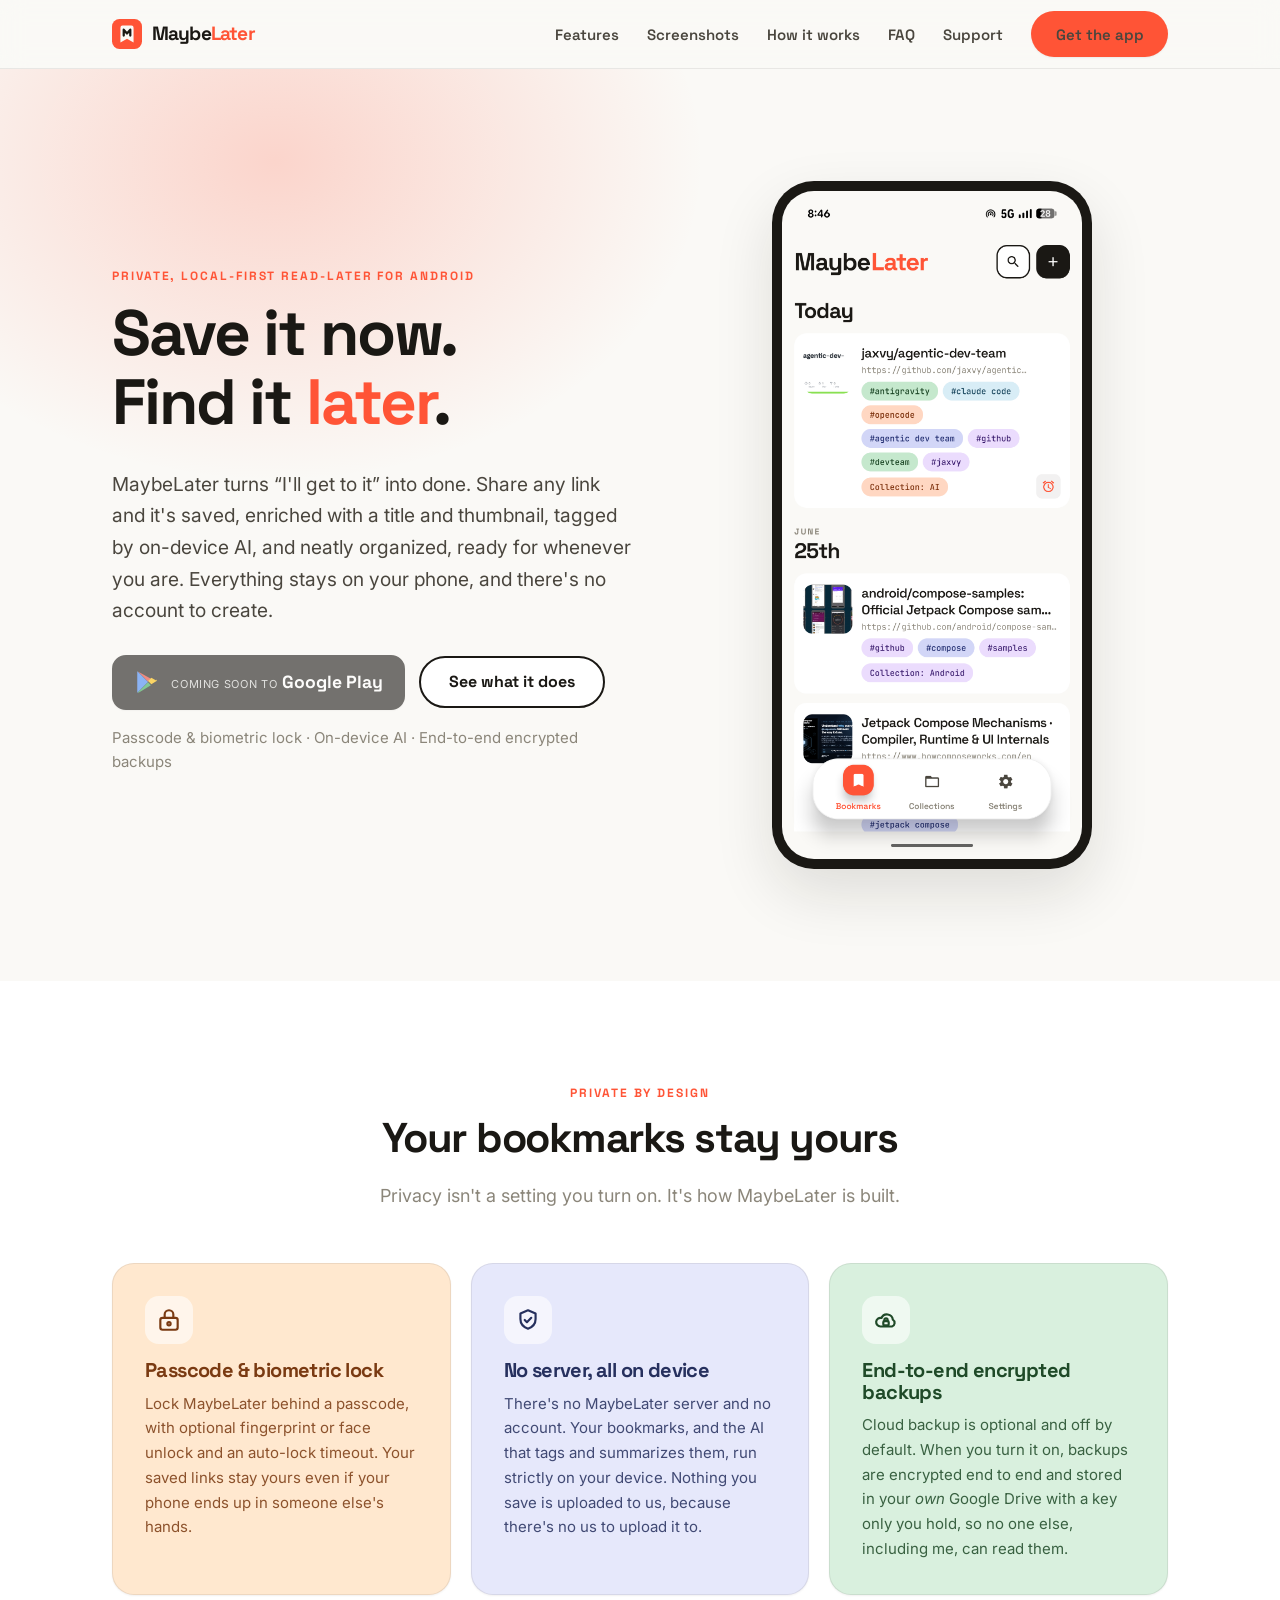
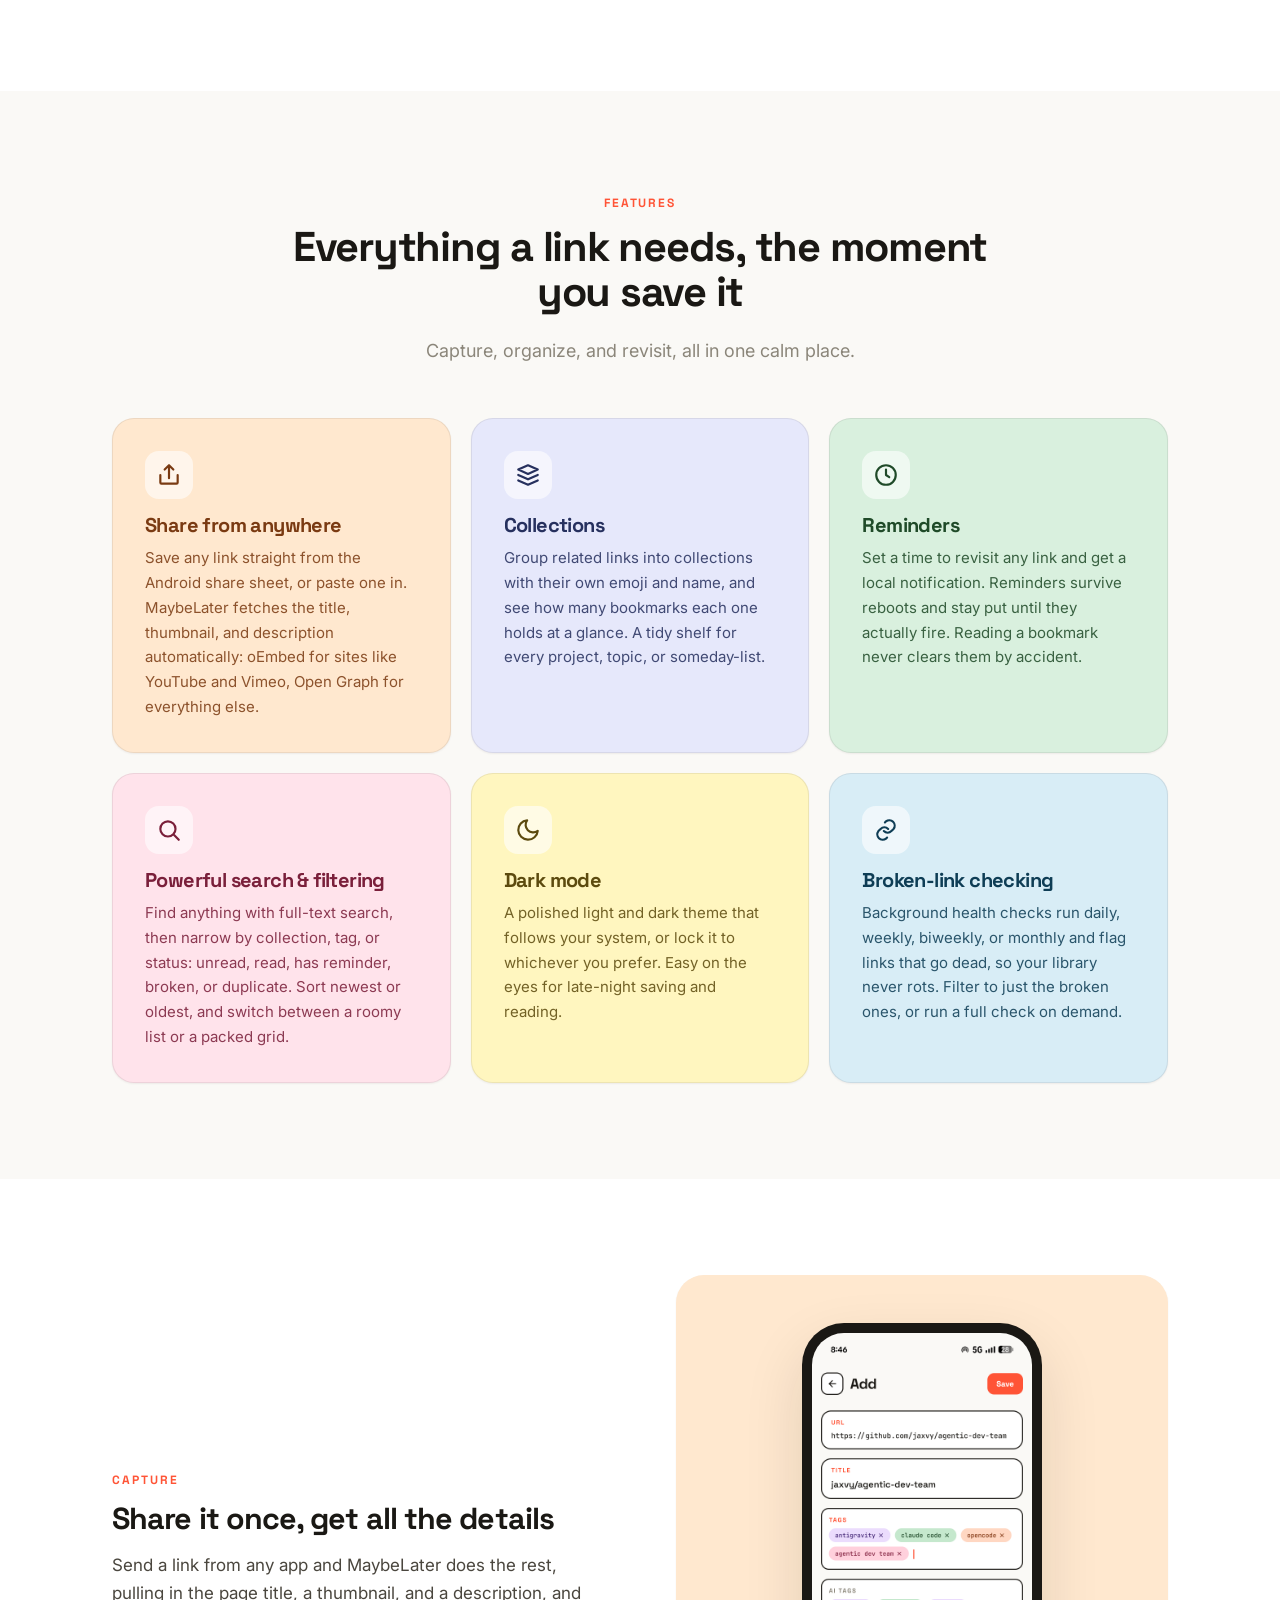
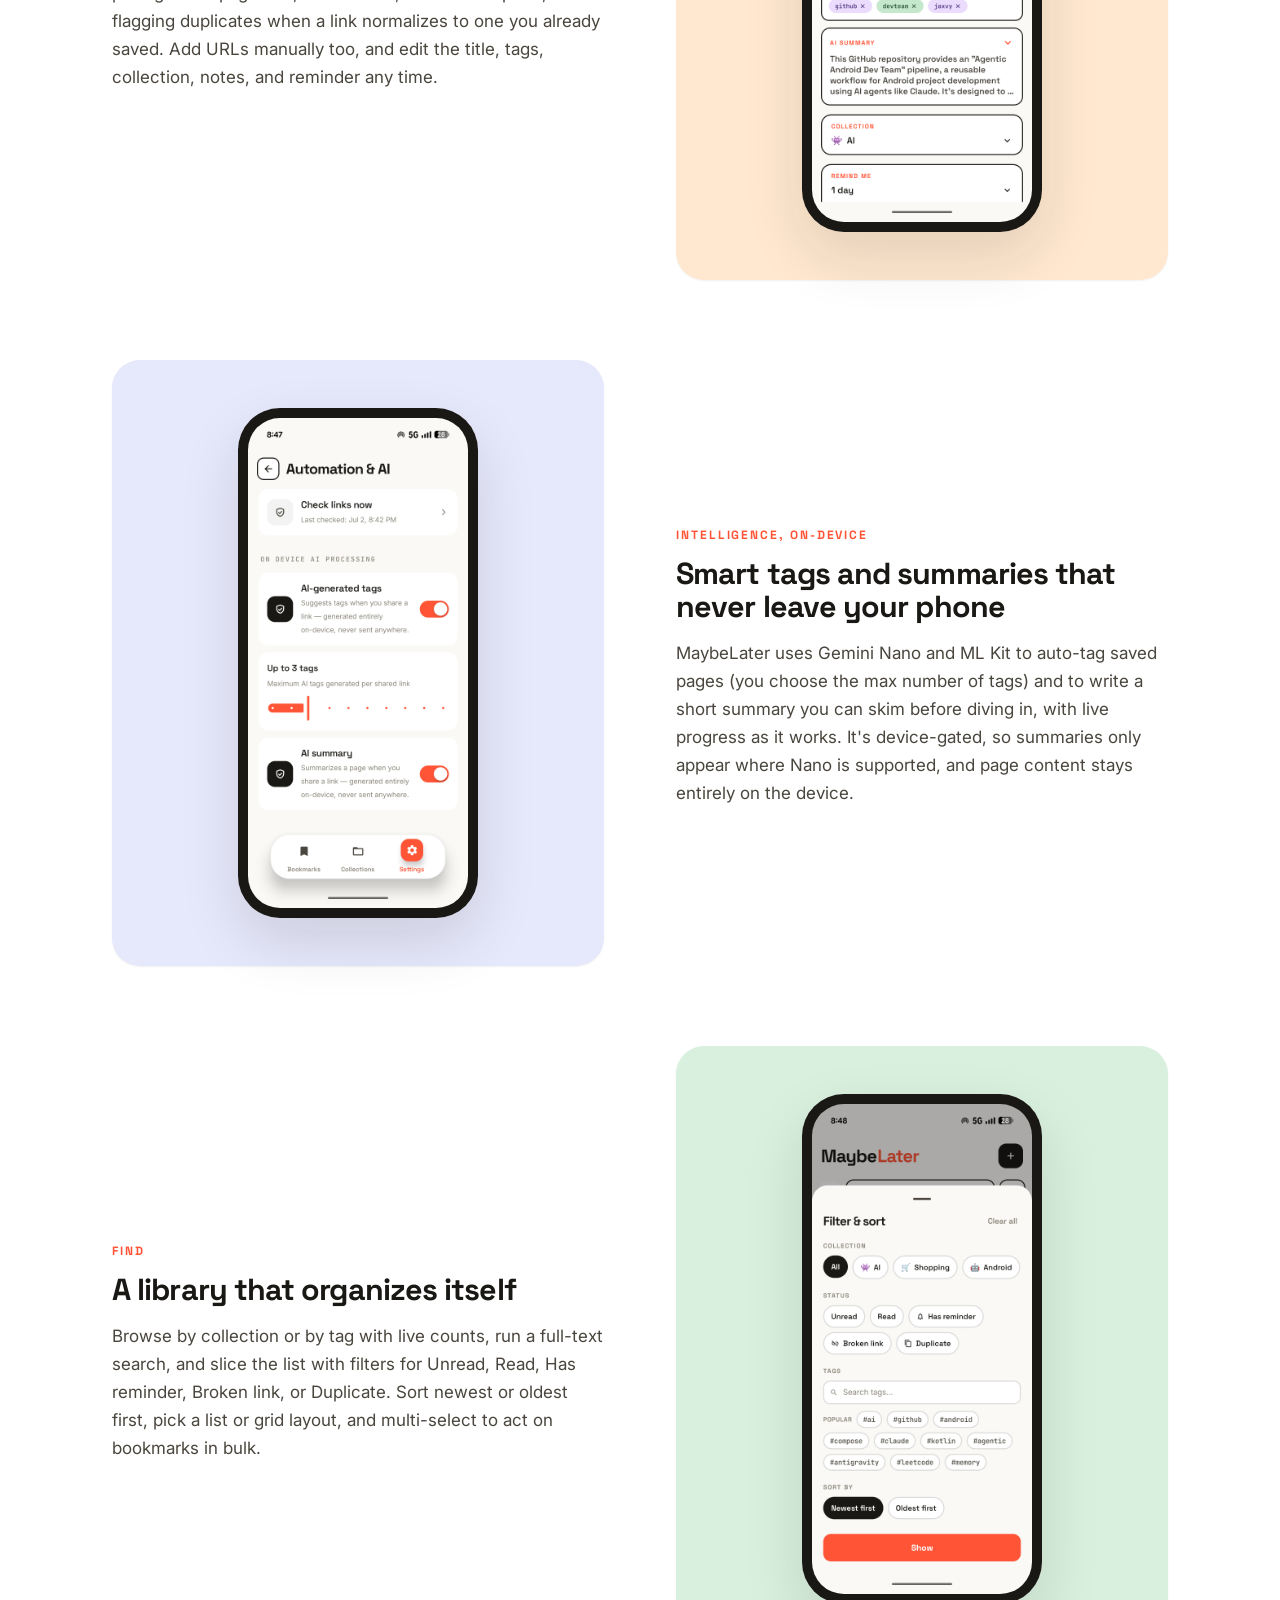
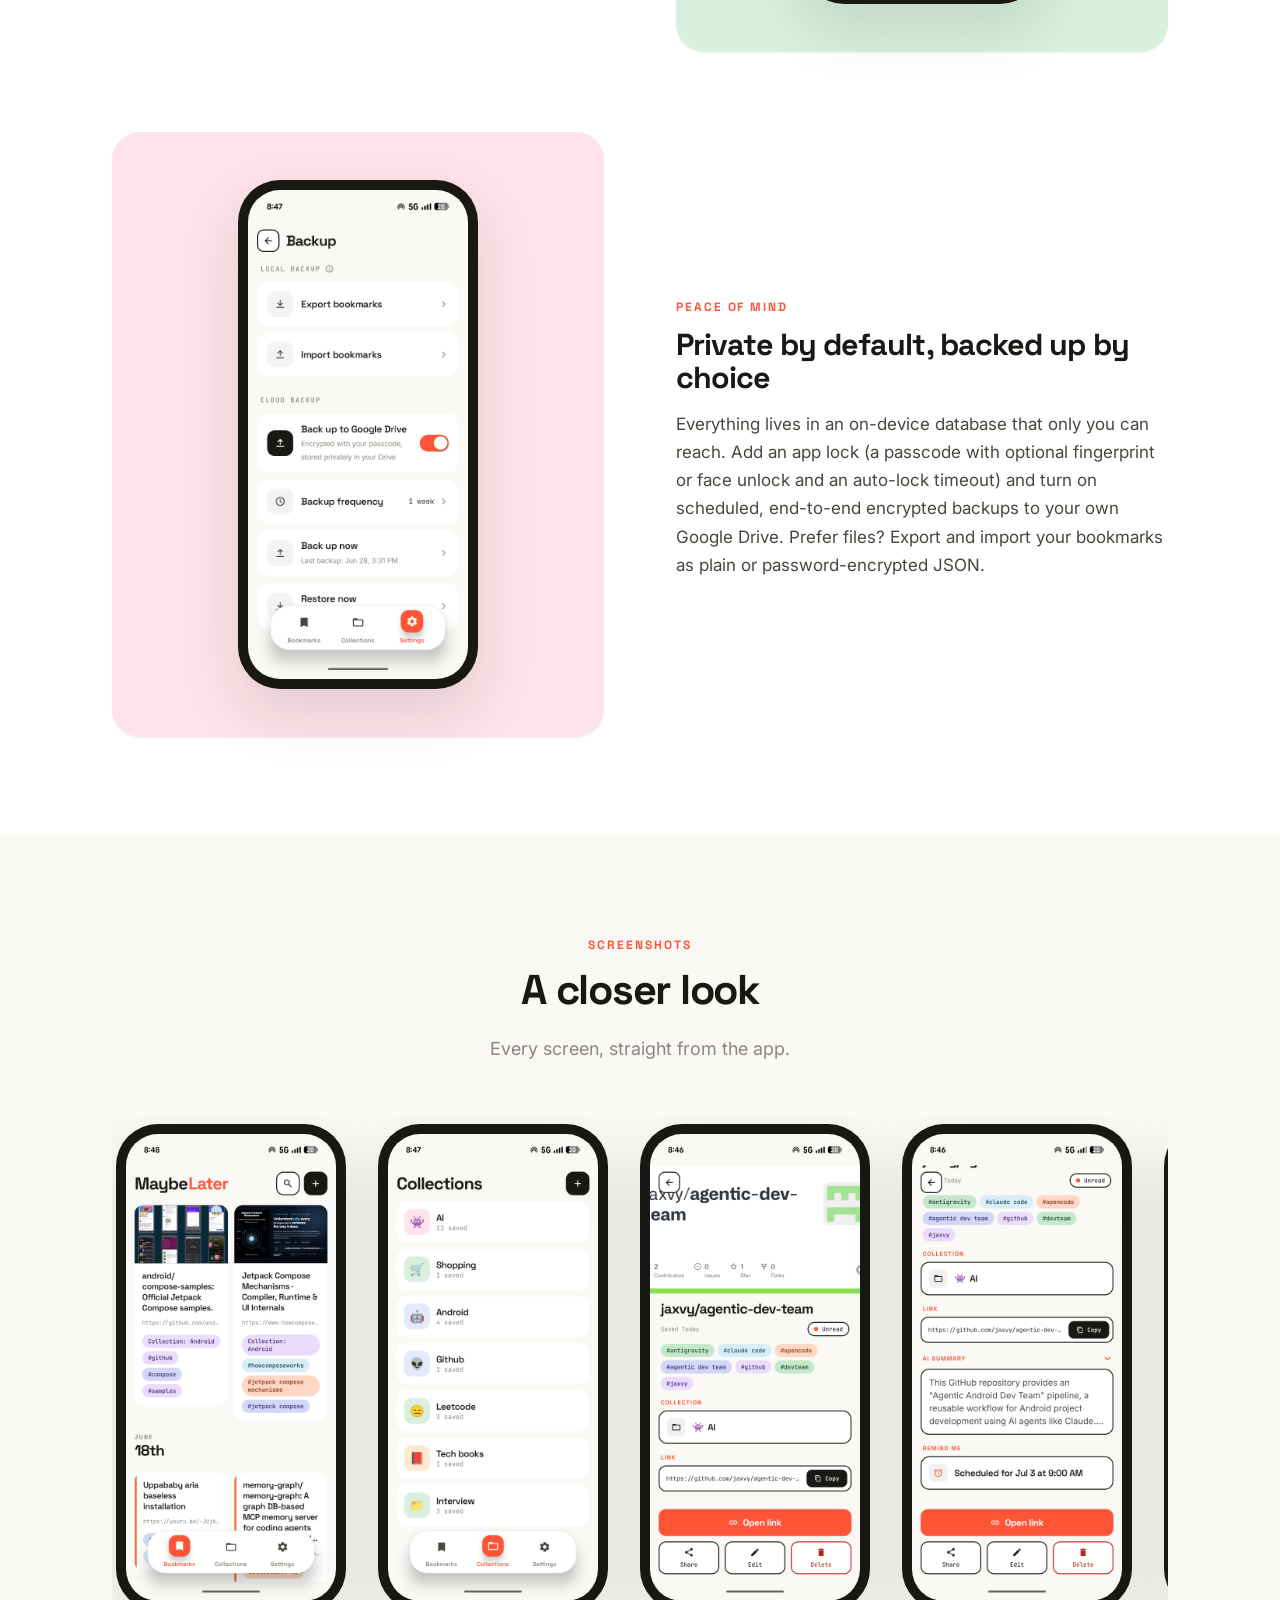
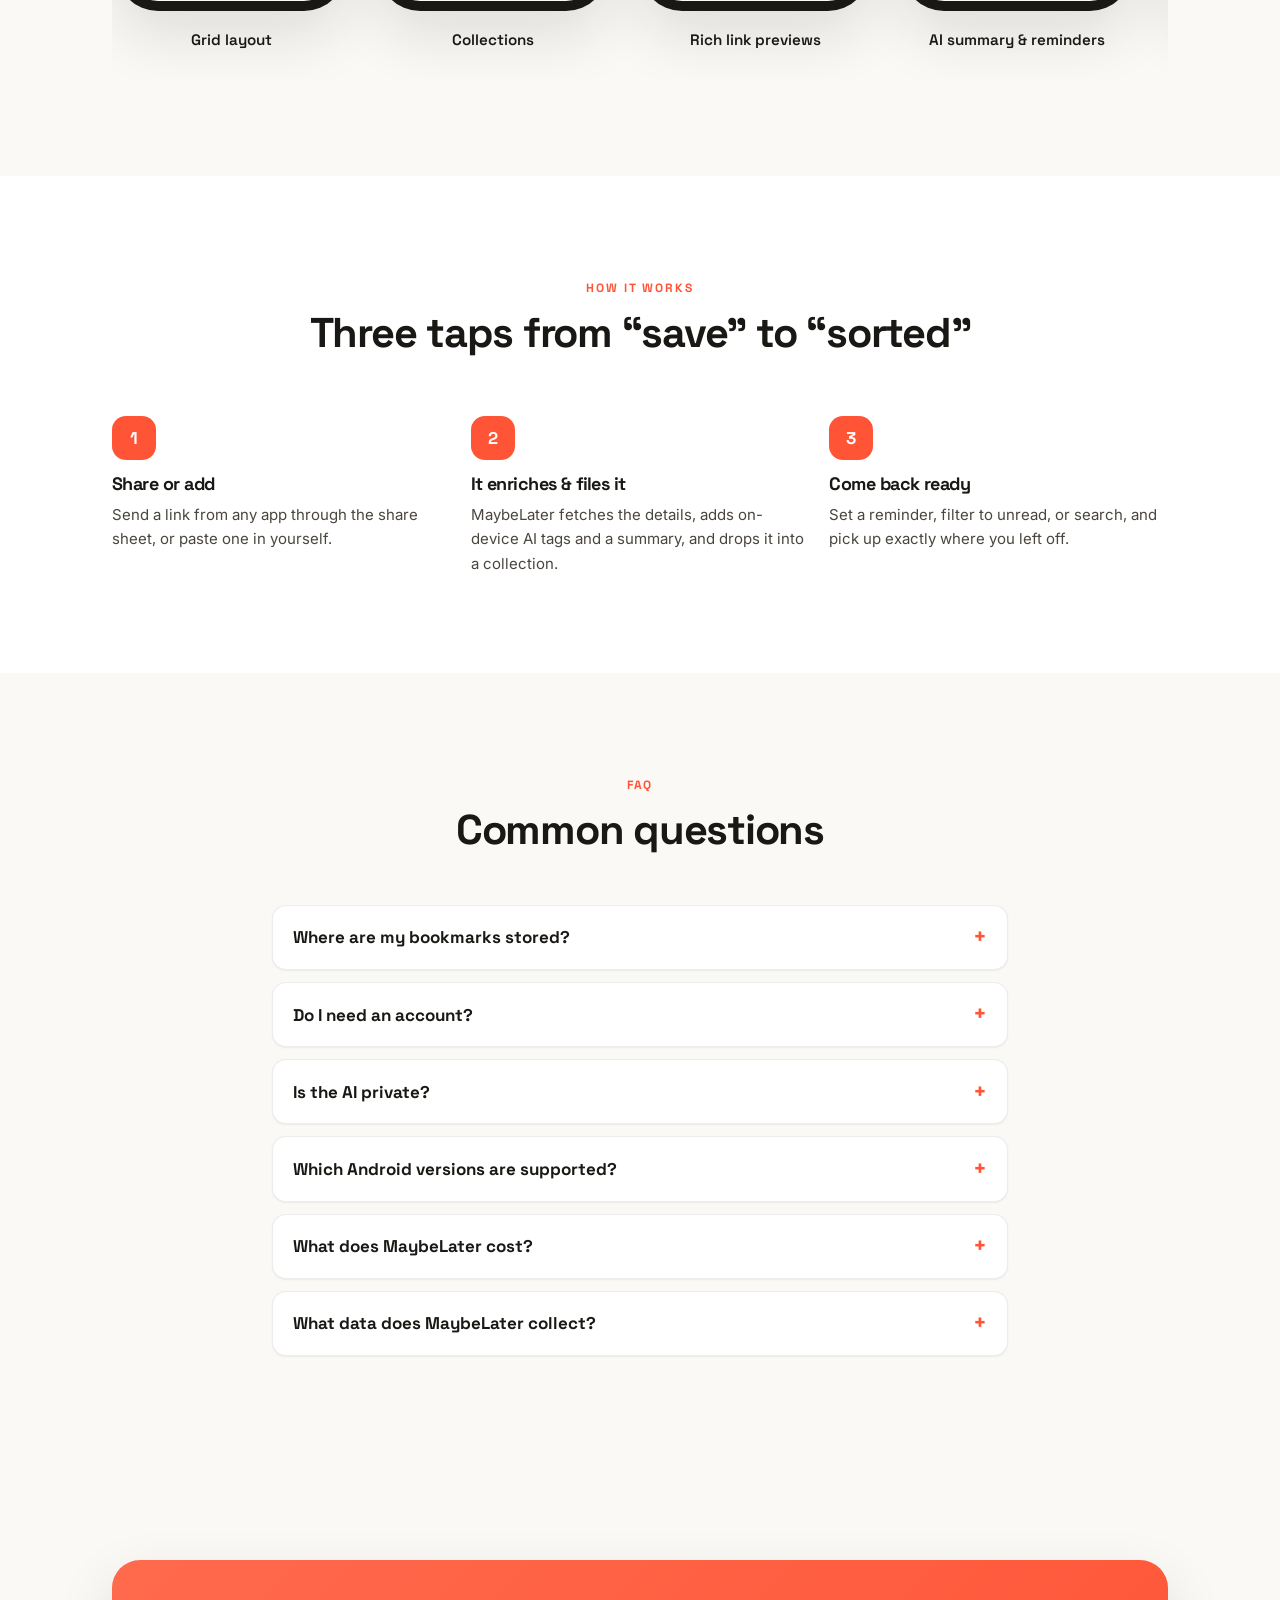
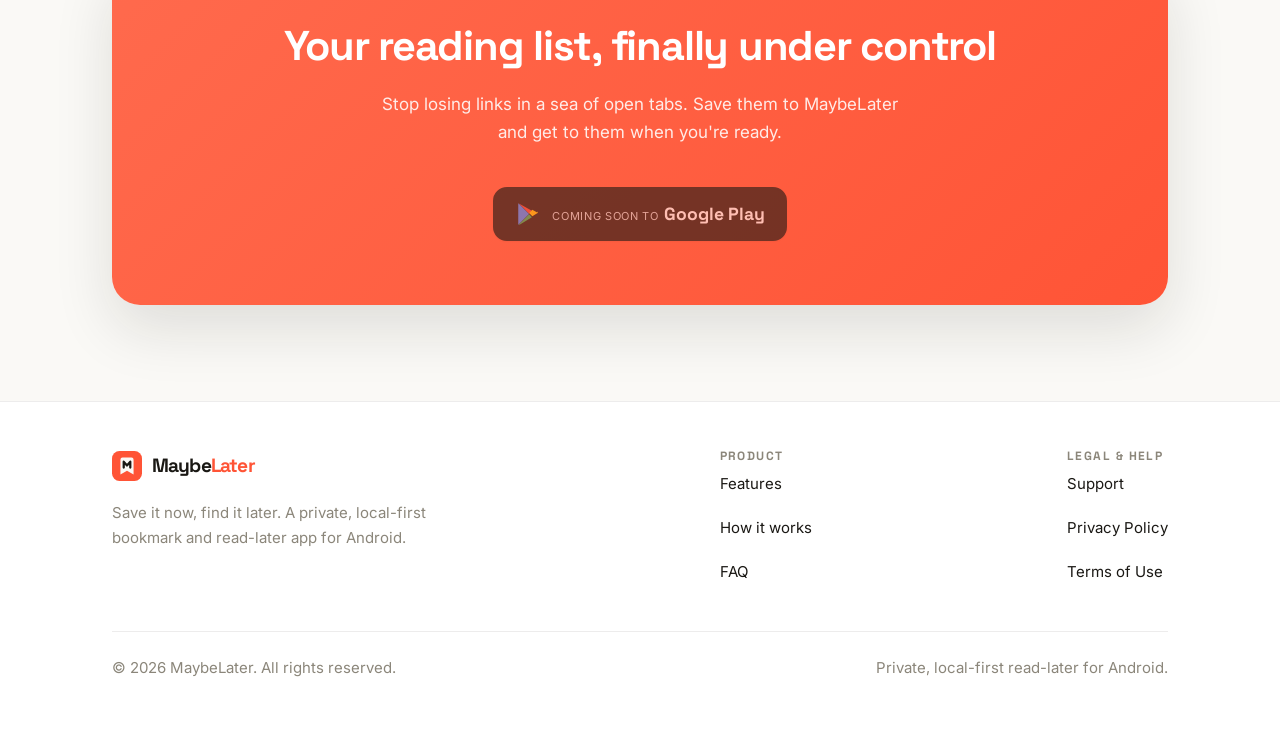
==== index.html @ bfd85da8 "Lead with privacy and security on the landing page Highlight the app's privacy story first: passcode" ====
<!doctype html>
<meta charset="utf-8">
<meta name="viewport" content="width=device-width, initial-scale=1">
<title>MaybeLater: Save it now, find it later</title>
<meta name="description" content="MaybeLater is a private, on-device bookmark and read-later app for Android. Share any link and it saves, enriches, and tags itself with on-device AI. Passcode and biometric lock, no account, and end-to-end encrypted backups to your own Google Drive.">
<link rel="icon" href="assets/img/favicon.svg" type="image/svg+xml">
<link rel="apple-touch-icon" href="assets/img/favicon.svg">
<meta name="theme-color" content="#faf9f6">
<!-- Open Graph / social -->
<meta property="og:type" content="website">
<meta property="og:title" content="MaybeLater: Save it now, find it later">
<meta property="og:description" content="A private, on-device bookmark app for Android. Share a link and it saves, enriches, and organizes itself, with on-device AI, a passcode and biometric lock, and end-to-end encrypted backups.">
<meta property="og:image" content="assets/img/og-image.png">
<meta property="og:image:width" content="1200">
<meta property="og:image:height" content="630">
<meta property="og:image:alt" content="MaybeLater: Save it now, find it later">
<meta name="twitter:card" content="summary_large_image">
<link rel="preconnect" href="https://fonts.googleapis.com">
<link rel="preconnect" href="https://fonts.gstatic.com" crossorigin>
<link rel="stylesheet" href="https://fonts.googleapis.com/css2?family=Inter:wght@400;500;600;700&family=JetBrains+Mono:wght@400;500&family=Space+Grotesk:wght@500;600;700&display=swap">
<link rel="stylesheet" href="assets/css/styles.css">
<script src="assets/js/main.js" defer></script>

<a class="skip-link" href="#main">Skip to content</a>

<!-- ============================ Header ============================ -->
<header class="site-header">
  <div class="container">
    <nav class="nav" data-nav aria-label="Primary">
      <a class="brand" href="./">
        <img class="brand__mark" src="assets/img/logo.svg" alt="" width="30" height="30">
        <span>Maybe<span class="brand__later">Later</span></span>
      </a>
      <button class="nav__toggle" data-nav-toggle aria-label="Toggle menu" aria-expanded="false" aria-controls="nav-links">
        <svg viewBox="0 0 24 24" fill="none" stroke="currentColor" stroke-width="2" stroke-linecap="round"><path d="M4 6h16M4 12h16M4 18h16"/></svg>
      </button>
      <ul class="nav__links" id="nav-links">
        <li><a href="#features">Features</a></li>
        <li><a href="#screens">Screenshots</a></li>
        <li><a href="#how">How it works</a></li>
        <li><a href="#faq">FAQ</a></li>
        <li><a href="support.html">Support</a></li>
        <li><a class="btn btn--primary" href="PLAYSTORE_URL" aria-disabled="true">Get the app</a></li>
      </ul>
    </nav>
  </div>
</header>

<main id="main">
  <!-- ============================ Hero ============================ -->
  <section class="hero">
    <div class="container">
      <div class="hero__grid">
        <div class="hero__copy">
          <span class="eyebrow">Private, local-first read-later for Android</span>
          <h1>Save it now.<br>Find it <span class="accent">later</span>.</h1>
          <p class="hero__lead">MaybeLater turns “I'll get to it” into done. Share any link and it's saved, enriched with a title and thumbnail, tagged by on-device AI, and neatly organized, ready for whenever you are. Everything stays on your phone, and there's no account to create.</p>
          <div class="hero__cta">
            <a class="badge-play" href="PLAYSTORE_URL" aria-disabled="true" aria-label="Coming soon to Google Play">
              <svg viewBox="0 0 24 24" aria-hidden="true"><path fill="#EA4335" d="M3.6 2.3 13 11.7l2.6-2.6z"/><path fill="#4285F4" d="M3.1 2.1C3 2.3 3 2.6 3 2.9v18.2c0 .3 0 .6.1.8L13 12z"/><path fill="#34A853" d="M3.6 21.7 13 12.3l2.6 2.6-11 6.9c-.4.2-.7.1-1-.1z"/><path fill="#FBBC04" d="M20.5 10.6 16 8l-3 3 3 3 4.5-2.6c.8-.5.8-1.3 0-1.8z"/></svg>
              <span>
                <span class="badge-play__sub">Coming soon to</span>
                <span class="badge-play__main">Google Play</span>
              </span>
            </a>
            <a class="btn btn--ghost btn--lg" href="#features">See what it does</a>
          </div>
          <p class="hero__note">Passcode &amp; biometric lock · On-device AI · End-to-end encrypted backups</p>
        </div>

        <div class="hero__media">
          <div class="device device--hero">
            <img src="assets/img/screens/bookmarks-list.png" width="1080" height="2404"
                 alt="The MaybeLater bookmarks list, grouped by date. Each saved link shows its title, URL, color-coded tags, a collection, and a reminder.">
          </div>
        </div>
      </div>
    </div>
  </section>

  <!-- ============================ Privacy highlights ============================ -->
  <section class="section section--subtle" id="privacy">
    <div class="container">
      <div class="section__head">
        <span class="eyebrow">Private by design</span>
        <h2>Your bookmarks stay yours</h2>
        <p>Privacy isn't a setting you turn on. It's how MaybeLater is built.</p>
      </div>
      <div class="grid">
        <article class="card">
          <div class="card__icon"><svg viewBox="0 0 24 24" fill="none" stroke="currentColor" stroke-width="2" stroke-linecap="round" stroke-linejoin="round"><rect x="4" y="10" width="16" height="11" rx="2"/><path d="M8 10V7a4 4 0 0 1 8 0v3"/><circle cx="12" cy="15.5" r="1.5"/></svg></div>
          <h3>Passcode &amp; biometric lock</h3>
          <p>Lock MaybeLater behind a passcode, with optional fingerprint or face unlock and an auto-lock timeout. Your saved links stay yours even if your phone ends up in someone else's hands.</p>
        </article>
        <article class="card">
          <div class="card__icon"><svg viewBox="0 0 24 24" fill="none" stroke="currentColor" stroke-width="2" stroke-linecap="round" stroke-linejoin="round"><path d="M12 3l7 3v5c0 4.2-2.9 7.5-7 9-4.1-1.5-7-4.8-7-9V6z"/><path d="M9 12l2 2 4-4"/></svg></div>
          <h3>No server, all on device</h3>
          <p>There's no MaybeLater server and no account. Your bookmarks, and the AI that tags and summarizes them, run strictly on your device. Nothing you save is uploaded to us, because there's no us to upload it to.</p>
        </article>
        <article class="card">
          <div class="card__icon"><svg viewBox="0 0 24 24" fill="none" stroke="currentColor" stroke-width="2" stroke-linecap="round" stroke-linejoin="round"><path d="M7 18a4 4 0 1 1 .8-7.9 5.5 5.5 0 0 1 10.5 1.6A3.5 3.5 0 0 1 17.5 18z"/><rect x="9.5" y="13" width="5" height="4" rx="1"/><path d="M10.5 13v-1a1.5 1.5 0 0 1 3 0v1"/></svg></div>
          <h3>End-to-end encrypted backups</h3>
          <p>Cloud backup is optional and off by default. When you turn it on, backups are encrypted end to end and stored in your <em>own</em> Google Drive with a key only you hold, so no one else, including me, can read them.</p>
        </article>
      </div>
    </div>
  </section>

  <!-- ============================ Feature cards ============================ -->
  <section class="section" id="features">
    <div class="container">
      <div class="section__head">
        <span class="eyebrow">Features</span>
        <h2>Everything a link needs, the moment you save it</h2>
        <p>Capture, organize, and revisit, all in one calm place.</p>
      </div>
      <div class="grid">
        <article class="card">
          <div class="card__icon"><svg viewBox="0 0 24 24" fill="none" stroke="currentColor" stroke-width="2" stroke-linecap="round" stroke-linejoin="round"><path d="M4 12v7a1 1 0 0 0 1 1h14a1 1 0 0 0 1-1v-7"/><path d="M12 15V3M8 7l4-4 4 4"/></svg></div>
          <h3>Share from anywhere</h3>
          <p>Save any link straight from the Android share sheet, or paste one in. MaybeLater fetches the title, thumbnail, and description automatically: oEmbed for sites like YouTube and Vimeo, Open Graph for everything else.</p>
        </article>
        <article class="card">
          <div class="card__icon"><svg viewBox="0 0 24 24" fill="none" stroke="currentColor" stroke-width="2" stroke-linecap="round" stroke-linejoin="round"><path d="M3 7l9-4 9 4-9 4z"/><path d="M3 12l9 4 9-4M3 17l9 4 9-4"/></svg></div>
          <h3>Collections</h3>
          <p>Group related links into collections with their own emoji and name, and see how many bookmarks each one holds at a glance. A tidy shelf for every project, topic, or someday-list.</p>
        </article>
        <article class="card">
          <div class="card__icon"><svg viewBox="0 0 24 24" fill="none" stroke="currentColor" stroke-width="2" stroke-linecap="round" stroke-linejoin="round"><circle cx="12" cy="12" r="9"/><path d="M12 7v5l3 2"/></svg></div>
          <h3>Reminders</h3>
          <p>Set a time to revisit any link and get a local notification. Reminders survive reboots and stay put until they actually fire. Reading a bookmark never clears them by accident.</p>
        </article>
        <article class="card">
          <div class="card__icon"><svg viewBox="0 0 24 24" fill="none" stroke="currentColor" stroke-width="2" stroke-linecap="round" stroke-linejoin="round"><circle cx="11" cy="11" r="7"/><path d="M21 21l-4.3-4.3"/></svg></div>
          <h3>Powerful search &amp; filtering</h3>
          <p>Find anything with full-text search, then narrow by collection, tag, or status: unread, read, has reminder, broken, or duplicate. Sort newest or oldest, and switch between a roomy list or a packed grid.</p>
        </article>
        <article class="card">
          <div class="card__icon"><svg viewBox="0 0 24 24" fill="none" stroke="currentColor" stroke-width="2" stroke-linecap="round" stroke-linejoin="round"><path d="M21 12.8A9 9 0 1 1 11.2 3a7 7 0 0 0 9.8 9.8z"/></svg></div>
          <h3>Dark mode</h3>
          <p>A polished light and dark theme that follows your system, or lock it to whichever you prefer. Easy on the eyes for late-night saving and reading.</p>
        </article>
        <article class="card">
          <div class="card__icon"><svg viewBox="0 0 24 24" fill="none" stroke="currentColor" stroke-width="2" stroke-linecap="round" stroke-linejoin="round"><path d="M10 13a5 5 0 0 0 7 0l2-2a5 5 0 0 0-7-7l-1 1"/><path d="M14 11a5 5 0 0 0-7 0l-2 2a5 5 0 0 0 7 7l1-1"/></svg></div>
          <h3>Broken-link checking</h3>
          <p>Background health checks run daily, weekly, biweekly, or monthly and flag links that go dead, so your library never rots. Filter to just the broken ones, or run a full check on demand.</p>
        </article>
      </div>
    </div>
  </section>

  <!-- ============================ Alternating rows ============================ -->
  <section class="section section--subtle">
    <div class="container">
      <div class="feature-row">
        <div class="feature-row__copy">
          <span class="eyebrow">Capture</span>
          <h3>Share it once, get all the details</h3>
          <p>Send a link from any app and MaybeLater does the rest, pulling in the page title, a thumbnail, and a description, and flagging duplicates when a link normalizes to one you already saved. Add URLs manually too, and edit the title, tags, collection, notes, and reminder any time.</p>
        </div>
        <div class="feature-row__media feature-row__media--peach">
          <div class="device"><img src="assets/img/screens/add.png" loading="lazy" width="1080" height="2404" alt="The Add screen with fields for URL, title, tags, AI-generated tags, an AI summary, a collection, and a reminder."></div>
        </div>
      </div>
      <div class="feature-row">
        <div class="feature-row__copy">
          <span class="eyebrow">Intelligence, on-device</span>
          <h3>Smart tags and summaries that never leave your phone</h3>
          <p>MaybeLater uses Gemini Nano and ML Kit to auto-tag saved pages (you choose the max number of tags) and to write a short summary you can skim before diving in, with live progress as it works. It's device-gated, so summaries only appear where Nano is supported, and page content stays entirely on the device.</p>
        </div>
        <div class="feature-row__media feature-row__media--peri">
          <div class="device"><img src="assets/img/screens/automation-ai.png" loading="lazy" width="1080" height="2404" alt="The Automation & AI settings: on-device AI-generated tags, a slider to cap the number of tags, and an AI summary toggle."></div>
        </div>
      </div>
      <div class="feature-row">
        <div class="feature-row__copy">
          <span class="eyebrow">Find</span>
          <h3>A library that organizes itself</h3>
          <p>Browse by collection or by tag with live counts, run a full-text search, and slice the list with filters for Unread, Read, Has reminder, Broken link, or Duplicate. Sort newest or oldest first, pick a list or grid layout, and multi-select to act on bookmarks in bulk.</p>
        </div>
        <div class="feature-row__media feature-row__media--mint">
          <div class="device"><img src="assets/img/screens/filter-sort.png" loading="lazy" width="1080" height="2404" alt="The Filter & sort sheet with chips for collection, status filters, a tag search, popular tags, and newest or oldest sort order."></div>
        </div>
      </div>
      <div class="feature-row">
        <div class="feature-row__copy">
          <span class="eyebrow">Peace of mind</span>
          <h3>Private by default, backed up by choice</h3>
          <p>Everything lives in an on-device database that only you can reach. Add an app lock (a passcode with optional fingerprint or face unlock and an auto-lock timeout) and turn on scheduled, end-to-end encrypted backups to your own Google Drive. Prefer files? Export and import your bookmarks as plain or password-encrypted JSON.</p>
        </div>
        <div class="feature-row__media feature-row__media--blush">
          <div class="device"><img src="assets/img/screens/backup.png" loading="lazy" width="1080" height="2404" alt="The Backup screen: export and import bookmarks locally, plus scheduled end-to-end encrypted backup to your own Google Drive."></div>
        </div>
      </div>
    </div>
  </section>

  <!-- ============================ Screenshots ============================ -->
  <section class="section" id="screens">
    <div class="container">
      <div class="section__head">
        <span class="eyebrow">Screenshots</span>
        <h2>A closer look</h2>
        <p>Every screen, straight from the app.</p>
      </div>
      <div class="shots" role="list">
        <figure class="shot" role="listitem">
          <div class="device"><img src="assets/img/screens/bookmarks-grid.png" loading="lazy" width="1080" height="2404" alt="Bookmarks in a two-column grid, each card showing a thumbnail, title, URL, and tags."></div>
          <figcaption>Grid layout</figcaption>
        </figure>
        <figure class="shot" role="listitem">
          <div class="device"><img src="assets/img/screens/collections.png" loading="lazy" width="1080" height="2404" alt="The Collections list, each collection showing an emoji, a name, and how many bookmarks it holds."></div>
          <figcaption>Collections</figcaption>
        </figure>
        <figure class="shot" role="listitem">
          <div class="device"><img src="assets/img/screens/detail-preview.png" loading="lazy" width="1080" height="2404" alt="A bookmark's detail view with a rich link preview, tags, its collection, and the saved URL."></div>
          <figcaption>Rich link previews</figcaption>
        </figure>
        <figure class="shot" role="listitem">
          <div class="device"><img src="assets/img/screens/detail-summary.png" loading="lazy" width="1080" height="2404" alt="The same bookmark scrolled to its on-device AI summary and a scheduled reminder."></div>
          <figcaption>AI summary &amp; reminders</figcaption>
        </figure>
        <figure class="shot" role="listitem">
          <div class="device"><img src="assets/img/screens/automation-links.png" loading="lazy" width="1080" height="2404" alt="Automation settings for automatic link checks with a check frequency and a check-now action."></div>
          <figcaption>Link-health checks</figcaption>
        </figure>
        <figure class="shot" role="listitem">
          <div class="device"><img src="assets/img/screens/security.png" loading="lazy" width="1080" height="2404" alt="The Security screen: a passcode toggle, change passcode, biometric unlock, and an auto-lock timeout."></div>
          <figcaption>App lock &amp; biometrics</figcaption>
        </figure>
      </div>
    </div>
  </section>

  <!-- ============================ How it works ============================ -->
  <section class="section section--subtle" id="how">
    <div class="container">
      <div class="section__head">
        <span class="eyebrow">How it works</span>
        <h2>Three taps from “save” to “sorted”</h2>
      </div>
      <div class="steps">
        <div class="step">
          <div class="step__num">1</div>
          <h3>Share or add</h3>
          <p>Send a link from any app through the share sheet, or paste one in yourself.</p>
        </div>
        <div class="step">
          <div class="step__num">2</div>
          <h3>It enriches &amp; files it</h3>
          <p>MaybeLater fetches the details, adds on-device AI tags and a summary, and drops it into a collection.</p>
        </div>
        <div class="step">
          <div class="step__num">3</div>
          <h3>Come back ready</h3>
          <p>Set a reminder, filter to unread, or search, and pick up exactly where you left off.</p>
        </div>
      </div>
    </div>
  </section>

  <!-- ============================ FAQ ============================ -->
  <section class="section" id="faq">
    <div class="container">
      <div class="section__head">
        <span class="eyebrow">FAQ</span>
        <h2>Common questions</h2>
      </div>
      <div class="faq">
        <details>
          <summary>Where are my bookmarks stored?</summary>
          <p>On your device. Every bookmark lives in an on-device database, so browsing, editing, and searching all happen locally. The network is only used to fetch a page's metadata when you save it, run link-health checks, and (if you enable it) back up.</p>
        </details>
        <details>
          <summary>Do I need an account?</summary>
          <p>No. There's no MaybeLater account and no MaybeLater server. Cloud backup is entirely optional and, when enabled, saves end-to-end encrypted files to your <em>own</em> Google Drive.</p>
        </details>
        <details>
          <summary>Is the AI private?</summary>
          <p>Yes. Auto-tagging and summaries run on-device via Gemini Nano and ML Kit, so the content of the pages you save is never sent to an AI cloud service. On devices that don't support Nano, tagging falls back to a local heuristic and summaries simply aren't shown.</p>
        </details>
        <details>
          <summary>Which Android versions are supported?</summary>
          <p>Android 10 (API level 29) and newer, on phones and tablets.</p>
        </details>
        <details>
          <summary>What does MaybeLater cost?</summary>
          <p>MaybeLater is free. There are no in-app purchases and no subscriptions. Every feature, including on-device AI and encrypted backup to your own Google Drive, is included.</p>
        </details>
        <details>
          <summary>What data does MaybeLater collect?</summary>
          <p>Your bookmarks stay on your device. The app sends only anonymous, content-free usage analytics and crash reports (via Google Firebase), never your URLs, titles, notes, or content. Full details are in the <a href="privacy.html">Privacy Policy</a>.</p>
        </details>
      </div>
    </div>
  </section>

  <!-- ============================ CTA band ============================ -->
  <section class="section">
    <div class="container">
      <div class="cta-band">
        <div class="cta-band__inner">
          <h2>Your reading list, finally under control</h2>
          <p>Stop losing links in a sea of open tabs. Save them to MaybeLater and get to them when you're ready.</p>
          <a class="badge-play" href="PLAYSTORE_URL" aria-disabled="true" aria-label="Coming soon to Google Play">
            <svg viewBox="0 0 24 24" aria-hidden="true"><path fill="#EA4335" d="M3.6 2.3 13 11.7l2.6-2.6z"/><path fill="#4285F4" d="M3.1 2.1C3 2.3 3 2.6 3 2.9v18.2c0 .3 0 .6.1.8L13 12z"/><path fill="#34A853" d="M3.6 21.7 13 12.3l2.6 2.6-11 6.9c-.4.2-.7.1-1-.1z"/><path fill="#FBBC04" d="M20.5 10.6 16 8l-3 3 3 3 4.5-2.6c.8-.5.8-1.3 0-1.8z"/></svg>
            <span>
              <span class="badge-play__sub">Coming soon to</span>
              <span class="badge-play__main">Google Play</span>
            </span>
          </a>
        </div>
      </div>
    </div>
  </section>
</main>

<!-- ============================ Footer ============================ -->
<footer class="site-footer">
  <div class="container">
    <div class="footer__grid">
      <div class="footer__brand">
        <a class="brand" href="./">
          <img class="brand__mark" src="assets/img/logo.svg" alt="" width="30" height="30">
          <span>Maybe<span class="brand__later">Later</span></span>
        </a>
        <p>Save it now, find it later. A private, local-first bookmark and read-later app for Android.</p>
      </div>
      <div class="footer__col">
        <h4>Product</h4>
        <ul class="stack">
          <li><a href="#features">Features</a></li>
          <li><a href="#how">How it works</a></li>
          <li><a href="#faq">FAQ</a></li>
        </ul>
      </div>
      <div class="footer__col">
        <h4>Legal &amp; help</h4>
        <ul class="stack">
          <li><a href="support.html">Support</a></li>
          <li><a href="privacy.html">Privacy Policy</a></li>
          <li><a href="terms.html">Terms of Use</a></li>
        </ul>
      </div>
    </div>
    <div class="footer__bottom">
      <span>&copy; <span data-year>2026</span> MaybeLater. All rights reserved.</span>
      <span>Private, local-first read-later for Android.</span>
    </div>
  </div>
</footer>
---- assets/css/styles.css ----
/* =============================================================================
   MaybeLater "Bento Pop" design system & styles
   Single stylesheet, no build step. Organized as:
   1. Design tokens (CSS custom properties)
   2. Base / reset
   3. Layout primitives
   4. Components (nav, buttons, cards, footer…)
   5. Page sections (hero, features, FAQ…)
   6. Utilities
   Edit tokens in :root to re-skin the whole site.
   Palette mirrors the app's Bento Pop theme: cream paper, ink text, coral
   accent, and soft pastel "bento" cards.
   ============================================================================= */

/* 1. ---------- Design tokens ------------------------------------------------ */
:root {
  /* Brand: coral accent */
  --accent:       #ff5436;   /* logo, labels, primary actions */
  --accent-600:   #e8412a;   /* hover */
  --accent-soft:  #ffe0d8;   /* tinted fills */

  /* Neutrals: Bento Pop (light only) */
  --paper:        #faf9f6;   /* screen background (cream paper) */
  --surface:      #ffffff;   /* cards, fields, elevated surfaces */
  --ink:          #1a1814;   /* primary text, borders, headings */
  --ink-2:        #4a463e;   /* secondary text */
  --muted:        #8b867a;   /* eyebrows, placeholders, captions */
  --rule:         rgba(26, 24, 20, 0.08);
  --rule-strong:  rgba(26, 24, 20, 0.16);
  --chip-bg:      rgba(26, 24, 20, 0.06);
  --ink-contrast: #faf9f6;   /* text on ink backgrounds */

  /* Bento card palettes (bg / ink) */
  --peach-bg:  #ffe8cf;  --peach-ink:  #7a3a12;
  --peri-bg:   #e6e8fb;  --peri-ink:   #26305e;
  --mint-bg:   #d9f0de;  --mint-ink:   #1f4a28;
  --blush-bg:  #ffe3eb;  --blush-ink:  #7a1f3a;
  --butter-bg: #fff6bf;  --butter-ink: #5c4a0e;
  --sky-bg:    #d8edf6;  --sky-ink:    #0e3d55;

  /* Typography */
  --font-display: "Space Grotesk", -apple-system, BlinkMacSystemFont, "Segoe UI",
    Roboto, Helvetica, Arial, sans-serif;
  --font-sans: "Inter", -apple-system, BlinkMacSystemFont, "Segoe UI", Roboto,
    Helvetica, Arial, "Apple Color Emoji", "Segoe UI Emoji", sans-serif;
  --font-mono: "JetBrains Mono", ui-monospace, SFMono-Regular, Menlo, Consolas,
    monospace;
  --fs-hero: clamp(2.5rem, 6.5vw, 4rem);
  --fs-h2:   clamp(1.7rem, 3.6vw, 2.6rem);
  --fs-h3:   1.25rem;
  --fs-body: 1.0625rem;
  --fs-small: 0.9375rem;
  --lh-tight: 1.08;
  --lh-body: 1.65;

  /* Space & shape */
  --container: 1120px;
  --radius: 14px;
  --radius-lg: 22px;
  --radius-xl: 28px;
  --shadow-sm: 0 1px 2px rgba(26, 24, 20, 0.06);
  --shadow-md: 0 10px 30px rgba(26, 24, 20, 0.08);
  --shadow-lg: 0 24px 60px rgba(26, 24, 20, 0.12);

  /* Motion */
  --ease: cubic-bezier(0.22, 1, 0.36, 1);
}

/* 2. ---------- Base / reset ------------------------------------------------- */
*, *::before, *::after { box-sizing: border-box; }
html { scroll-behavior: smooth; -webkit-text-size-adjust: 100%; }
@media (prefers-reduced-motion: reduce) {
  html { scroll-behavior: auto; }
  * { animation-duration: 0.001ms !important; transition-duration: 0.001ms !important; }
}

body {
  margin: 0;
  font-family: var(--font-sans);
  font-size: var(--fs-body);
  line-height: var(--lh-body);
  color: var(--ink);
  background: var(--paper);
  -webkit-font-smoothing: antialiased;
  text-rendering: optimizeLegibility;
}

h1, h2, h3, h4 {
  font-family: var(--font-display);
  line-height: var(--lh-tight);
  font-weight: 700;
  margin: 0 0 0.5em;
  letter-spacing: -0.03em;
}
p { margin: 0 0 1em; }
a { color: var(--accent-600); text-decoration: none; }
a:hover { text-decoration: underline; }
img, svg { max-width: 100%; display: block; }
ul { margin: 0 0 1em; padding-left: 1.25em; }
li { margin: 0.35em 0; }

:focus-visible { outline: 3px solid var(--accent); outline-offset: 2px; border-radius: 4px; }

/* 3. ---------- Layout primitives -------------------------------------------- */
.container {
  width: 100%;
  max-width: var(--container);
  margin-inline: auto;
  padding-inline: clamp(1.1rem, 4vw, 2rem);
}
.section { padding-block: clamp(3.5rem, 8vw, 6rem); }
.section--subtle { background: var(--surface); }
.section__head { max-width: 46rem; margin: 0 auto clamp(2rem, 5vw, 3.25rem); text-align: center; }
.section__head h2 { font-size: var(--fs-h2); }
.section__head p { color: var(--muted); font-size: 1.125rem; margin: 0; }
.eyebrow {
  display: inline-block; font-family: var(--font-display); font-size: 0.75rem;
  font-weight: 700; letter-spacing: 0.16em; text-transform: uppercase;
  color: var(--accent); margin-bottom: 0.75rem;
}

/* 4. ---------- Components ---------------------------------------------------- */
/* Skip link */
.skip-link {
  position: absolute; left: -999px; top: 0; z-index: 100;
  background: var(--ink); color: var(--ink-contrast); padding: 0.6rem 1rem; border-radius: 0 0 8px 0;
}
.skip-link:focus { left: 0; }

/* Header / nav */
.site-header {
  position: sticky; top: 0; z-index: 50;
  background: color-mix(in srgb, var(--paper) 85%, transparent);
  backdrop-filter: saturate(1.4) blur(12px);
  border-bottom: 1px solid var(--rule);
}
.nav { display: flex; align-items: center; justify-content: space-between; height: 68px; }
.brand {
  display: inline-flex; align-items: center; gap: 0.6rem;
  font-family: var(--font-display); font-weight: 700; font-size: 1.2rem;
  color: var(--ink); letter-spacing: -0.04em;
}
.brand:hover { text-decoration: none; }
.brand__mark { width: 30px; height: 30px; }
.brand__later { color: var(--accent); }
.nav__links { display: flex; align-items: center; gap: 1.75rem; list-style: none; margin: 0; padding: 0; }
.nav__links a { font-family: var(--font-display); color: var(--ink-2); font-size: var(--fs-small); font-weight: 600; }
.nav__links a:hover { color: var(--ink); text-decoration: none; }
.nav__toggle { display: none; background: none; border: 0; padding: 0.5rem; cursor: pointer; color: var(--ink); }
.nav__toggle svg { width: 26px; height: 26px; }

@media (max-width: 760px) {
  .nav__toggle { display: inline-flex; }
  .nav__links {
    position: absolute; inset: 68px 0 auto 0; flex-direction: column; gap: 0;
    background: var(--surface); border-bottom: 1px solid var(--rule);
    padding: 0.5rem 0; box-shadow: var(--shadow-md);
    clip-path: inset(0 0 100% 0); transition: clip-path 0.25s var(--ease);
  }
  .nav__links a { display: block; padding: 0.85rem clamp(1.1rem, 4vw, 2rem); width: 100%; }
  .nav[data-open="true"] .nav__links { clip-path: inset(0 0 0 0); }
  .nav__links .btn { margin: 0.5rem clamp(1.1rem, 4vw, 2rem); }
}

/* Buttons */
.btn {
  display: inline-flex; align-items: center; justify-content: center; gap: 0.5rem;
  font-family: var(--font-display); font-weight: 700; font-size: var(--fs-small); line-height: 1;
  padding: 0.85rem 1.4rem; border-radius: 999px; border: 2px solid transparent;
  cursor: pointer; transition: transform 0.15s var(--ease), box-shadow 0.2s var(--ease), background 0.2s;
  white-space: nowrap;
}
.btn:hover { text-decoration: none; transform: translateY(-1px); }
.btn--primary { background: var(--accent); color: #fff; box-shadow: var(--shadow-sm); }
.btn--primary:hover { background: var(--accent-600); box-shadow: var(--shadow-md); }
.btn--ghost { background: var(--surface); color: var(--ink); border-color: var(--ink); }
.btn--ghost:hover { background: var(--paper); }
.btn--lg { padding: 1rem 1.75rem; font-size: 1rem; }

/* Google Play badge button */
.badge-play {
  display: inline-flex; align-items: center; gap: 0.7rem;
  background: var(--ink); color: #fff; padding: 0.7rem 1.25rem; border-radius: 14px;
  border: 2px solid var(--ink); transition: transform 0.15s var(--ease), box-shadow 0.2s;
  box-shadow: var(--shadow-sm);
}
.badge-play:hover { text-decoration: none; transform: translateY(-1px); box-shadow: var(--shadow-md); }
.badge-play svg { width: 26px; height: 26px; flex: none; }
.badge-play__sub { font-size: 0.6875rem; text-transform: uppercase; letter-spacing: 0.06em; opacity: 0.8; line-height: 1; }
.badge-play__main { font-family: var(--font-display); font-size: 1.1rem; font-weight: 700; line-height: 1.15; }
.badge-play[aria-disabled="true"] { opacity: 0.6; pointer-events: none; }

/* Cards: bento pastel tiles */
.card {
  --card-bg: var(--surface); --card-ink: var(--ink);
  background: var(--card-bg); color: var(--card-ink);
  border: 1.5px solid var(--rule); border-radius: var(--radius-lg);
  padding: clamp(1.5rem, 3vw, 2rem); box-shadow: var(--shadow-sm);
  transition: transform 0.2s var(--ease), box-shadow 0.2s var(--ease);
}
.card:hover { transform: translateY(-4px); box-shadow: var(--shadow-md); }
.card__icon {
  width: 48px; height: 48px; border-radius: 14px; display: grid; place-items: center;
  background: rgba(255, 255, 255, 0.6); color: var(--card-ink);
  margin-bottom: 1rem;
}
.card__icon svg { width: 26px; height: 26px; }
.card h3 { font-size: var(--fs-h3); color: var(--card-ink); }
.card p { color: var(--card-ink); opacity: 0.86; margin: 0; font-size: var(--fs-small); }

/* Bento palette rotation across the feature grid */
.grid .card:nth-child(6n+1) { --card-bg: var(--peach-bg);  --card-ink: var(--peach-ink); }
.grid .card:nth-child(6n+2) { --card-bg: var(--peri-bg);   --card-ink: var(--peri-ink); }
.grid .card:nth-child(6n+3) { --card-bg: var(--mint-bg);   --card-ink: var(--mint-ink); }
.grid .card:nth-child(6n+4) { --card-bg: var(--blush-bg);  --card-ink: var(--blush-ink); }
.grid .card:nth-child(6n+5) { --card-bg: var(--butter-bg); --card-ink: var(--butter-ink); }
.grid .card:nth-child(6n+6) { --card-bg: var(--sky-bg);    --card-ink: var(--sky-ink); }

/* Footer */
.site-footer { border-top: 1px solid var(--rule); background: var(--surface); padding-block: 3rem; }
.footer__grid { display: flex; flex-wrap: wrap; gap: 2rem 3rem; justify-content: space-between; }
.footer__brand { max-width: 22rem; }
.footer__brand p { color: var(--muted); font-size: var(--fs-small); margin-top: 0.75rem; }
.footer__col h4 { font-family: var(--font-display); font-size: 0.75rem; text-transform: uppercase; letter-spacing: 0.12em; color: var(--muted); }
.footer__col ul { list-style: none; margin: 0; padding: 0; }
.footer__col a { color: var(--ink); font-size: var(--fs-small); }
.footer__bottom { margin-top: 2.5rem; padding-top: 1.5rem; border-top: 1px solid var(--rule); color: var(--muted); font-size: var(--fs-small); display: flex; flex-wrap: wrap; gap: 0.5rem 1.5rem; justify-content: space-between; }

/* 5. ---------- Page sections ------------------------------------------------ */
/* Hero */
.hero { position: relative; overflow: hidden; padding-block: clamp(3.5rem, 9vw, 7rem); }
.hero::before {
  content: ""; position: absolute; inset: -25% 45% auto -12%; height: 640px;
  background: radial-gradient(closest-side, color-mix(in srgb, var(--accent) 22%, transparent), transparent);
  z-index: -1; pointer-events: none;
}
.hero__grid { display: grid; grid-template-columns: 1.05fr 0.95fr; gap: clamp(2rem, 5vw, 4rem); align-items: center; }
.hero h1 { font-size: var(--fs-hero); }
.hero h1 .accent { color: var(--accent); }
.hero__lead { font-size: 1.2rem; color: var(--ink-2); max-width: 34rem; }
.hero__cta { display: flex; flex-wrap: wrap; gap: 0.85rem; align-items: center; margin-top: 1.75rem; }
.hero__note { font-size: var(--fs-small); color: var(--muted); margin-top: 1rem; }

/* Device frame: holds a real app screenshot */
.device {
  width: min(300px, 80vw); margin-inline: auto;
  padding: 10px; background: var(--ink); border-radius: 42px;
  box-shadow: var(--shadow-lg);
}
.device img { display: block; width: 100%; height: auto; border-radius: 32px; }
.device--hero { width: min(320px, 82vw); }

@media (max-width: 860px) {
  .hero__grid { grid-template-columns: 1fr; text-align: center; }
  .hero__lead { margin-inline: auto; }
  .hero__cta { justify-content: center; }
  .hero__media { order: -1; }
}

/* Feature grid */
.grid { display: grid; gap: 1.25rem; grid-template-columns: repeat(auto-fit, minmax(255px, 1fr)); }

/* Alternating feature rows */
.feature-row { display: grid; grid-template-columns: 1fr 1fr; gap: clamp(2rem, 6vw, 4.5rem); align-items: center; }
.feature-row + .feature-row { margin-top: clamp(3rem, 7vw, 5rem); }
.feature-row:nth-child(even) .feature-row__media { order: -1; }
.feature-row__media {
  border-radius: var(--radius-xl); padding: clamp(1.75rem, 5vw, 3rem);
  display: grid; place-items: center; box-shadow: var(--shadow-sm);
}
.feature-row__media--peach { background: var(--peach-bg); }
.feature-row__media--peri  { background: var(--peri-bg); }
.feature-row__media--mint  { background: var(--mint-bg); }
.feature-row__media--blush { background: var(--blush-bg); }
.feature-row__media .device { width: min(240px, 62vw); }
.feature-row h3 { font-size: clamp(1.4rem, 3vw, 1.9rem); }
.feature-row p { color: var(--ink-2); margin: 0; }
@media (max-width: 760px) {
  .feature-row { grid-template-columns: 1fr; text-align: center; }
  .feature-row:nth-child(even) .feature-row__media { order: 0; }
}

/* Screenshots gallery: horizontal scroll strip */
.shots {
  display: grid; grid-auto-flow: column;
  grid-auto-columns: min(230px, 66vw); gap: clamp(1.25rem, 4vw, 2rem);
  overflow-x: auto; scroll-snap-type: x mandatory;
  padding: 0.5rem 0.25rem 1.75rem; margin-top: 2.5rem;
  scrollbar-width: thin;
}
.shot { margin: 0; text-align: center; scroll-snap-align: center; }
.shot .device { width: 100%; }
.shot figcaption { margin-top: 1rem; font-family: var(--font-display); font-weight: 600; font-size: 0.95rem; color: var(--ink); }

/* Steps */
.steps { counter-reset: step; display: grid; gap: 1.25rem; grid-template-columns: repeat(auto-fit, minmax(220px, 1fr)); }
.step { position: relative; padding-top: 0.5rem; }
.step__num { font-family: var(--font-display); display: grid; place-items: center; width: 44px; height: 44px; border-radius: 14px; background: var(--accent); color: #fff; font-weight: 700; margin-bottom: 0.9rem; }
.step h3 { font-size: 1.125rem; }
.step p { color: var(--ink-2); font-size: var(--fs-small); margin: 0; }

/* FAQ */
.faq { max-width: 46rem; margin-inline: auto; }
.faq details { border: 1.5px solid var(--rule); border-radius: var(--radius); background: var(--surface); padding: 0 1.25rem; margin-bottom: 0.75rem; box-shadow: var(--shadow-sm); }
.faq summary { font-family: var(--font-display); cursor: pointer; font-weight: 700; padding: 1.1rem 0; list-style: none; display: flex; justify-content: space-between; gap: 1rem; align-items: center; }
.faq summary::-webkit-details-marker { display: none; }
.faq summary::after { content: "+"; font-size: 1.4rem; color: var(--accent); transition: transform 0.2s var(--ease); line-height: 1; }
.faq details[open] summary::after { transform: rotate(45deg); }
.faq details > p { color: var(--ink-2); margin: 0 0 1.1rem; }

/* CTA band */
.cta-band { text-align: center; }
.cta-band__inner {
  background: linear-gradient(135deg, #ff6a4d, var(--accent));
  color: #fff; border-radius: var(--radius-xl); padding: clamp(2.5rem, 6vw, 4rem);
  box-shadow: var(--shadow-lg);
}
.cta-band__inner h2 { color: #fff; font-size: var(--fs-h2); }
.cta-band__inner p { color: color-mix(in srgb, #fff 88%, transparent); max-width: 34rem; margin-inline: auto; }
.cta-band .badge-play { margin-top: 1.5rem; }

/* Legal / doc pages */
.doc { max-width: 46rem; margin-inline: auto; }
.doc h1 { font-size: clamp(1.9rem, 5vw, 2.75rem); }
.doc .doc__meta { color: var(--muted); font-size: var(--fs-small); margin-top: -0.5rem; margin-bottom: 2.5rem; }
.doc h2 { font-size: 1.4rem; margin-top: 2.25rem; }
.doc h3 { font-size: 1.1rem; margin-top: 1.5rem; }
.doc p, .doc li { color: var(--ink); }
.doc .callout {
  border-left: 4px solid var(--accent); background: var(--surface);
  padding: 1rem 1.25rem; border-radius: 0 var(--radius) var(--radius) 0; margin: 1.5rem 0;
  font-size: var(--fs-small); color: var(--ink-2);
}
.doc .toc { background: var(--surface); border: 1.5px solid var(--rule); border-radius: var(--radius); padding: 1.25rem 1.5rem; margin-bottom: 2.5rem; }
.doc .toc ul { margin: 0.5rem 0 0; }

/* 6. ---------- Utilities ---------------------------------------------------- */
.center { text-align: center; }
.muted { color: var(--muted); }
.mt-0 { margin-top: 0; }
.stack > * + * { margin-top: 1rem; }
.visually-hidden { position: absolute; width: 1px; height: 1px; padding: 0; margin: -1px; overflow: hidden; clip: rect(0,0,0,0); white-space: nowrap; border: 0; }
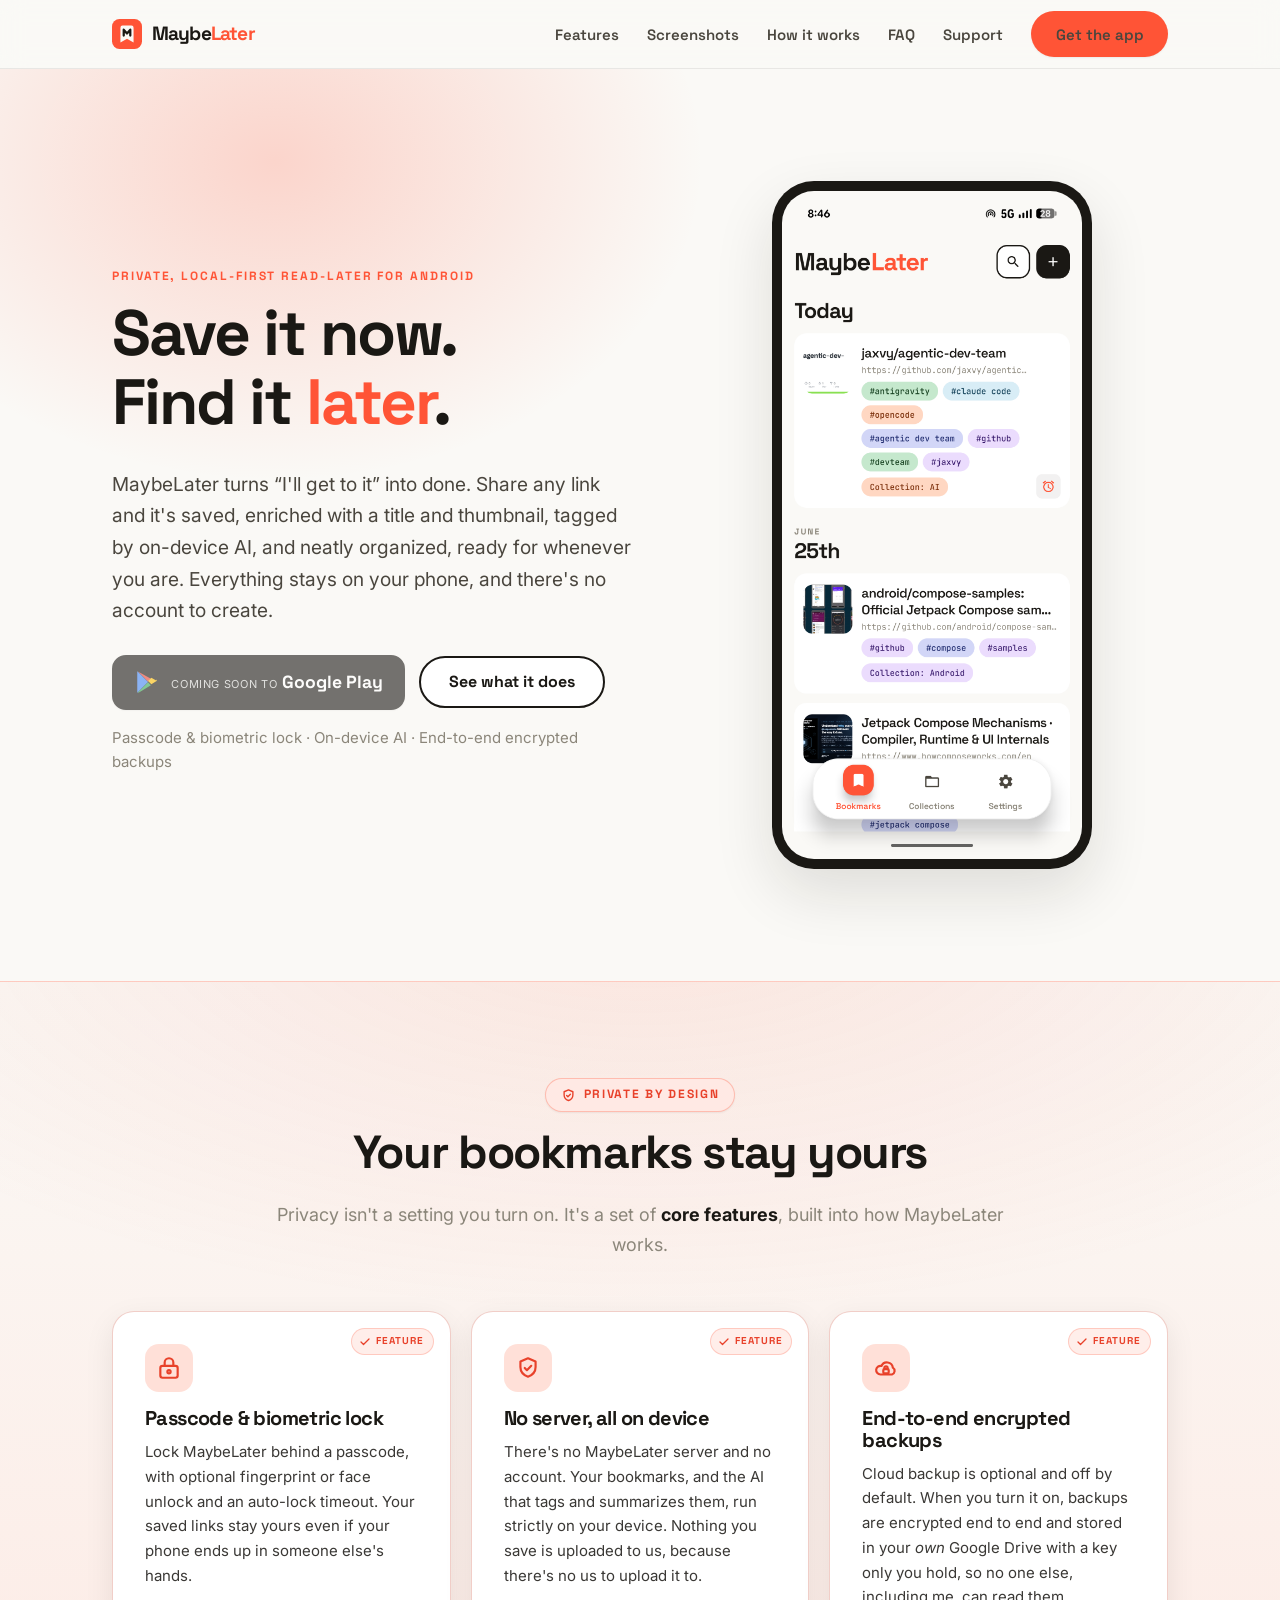
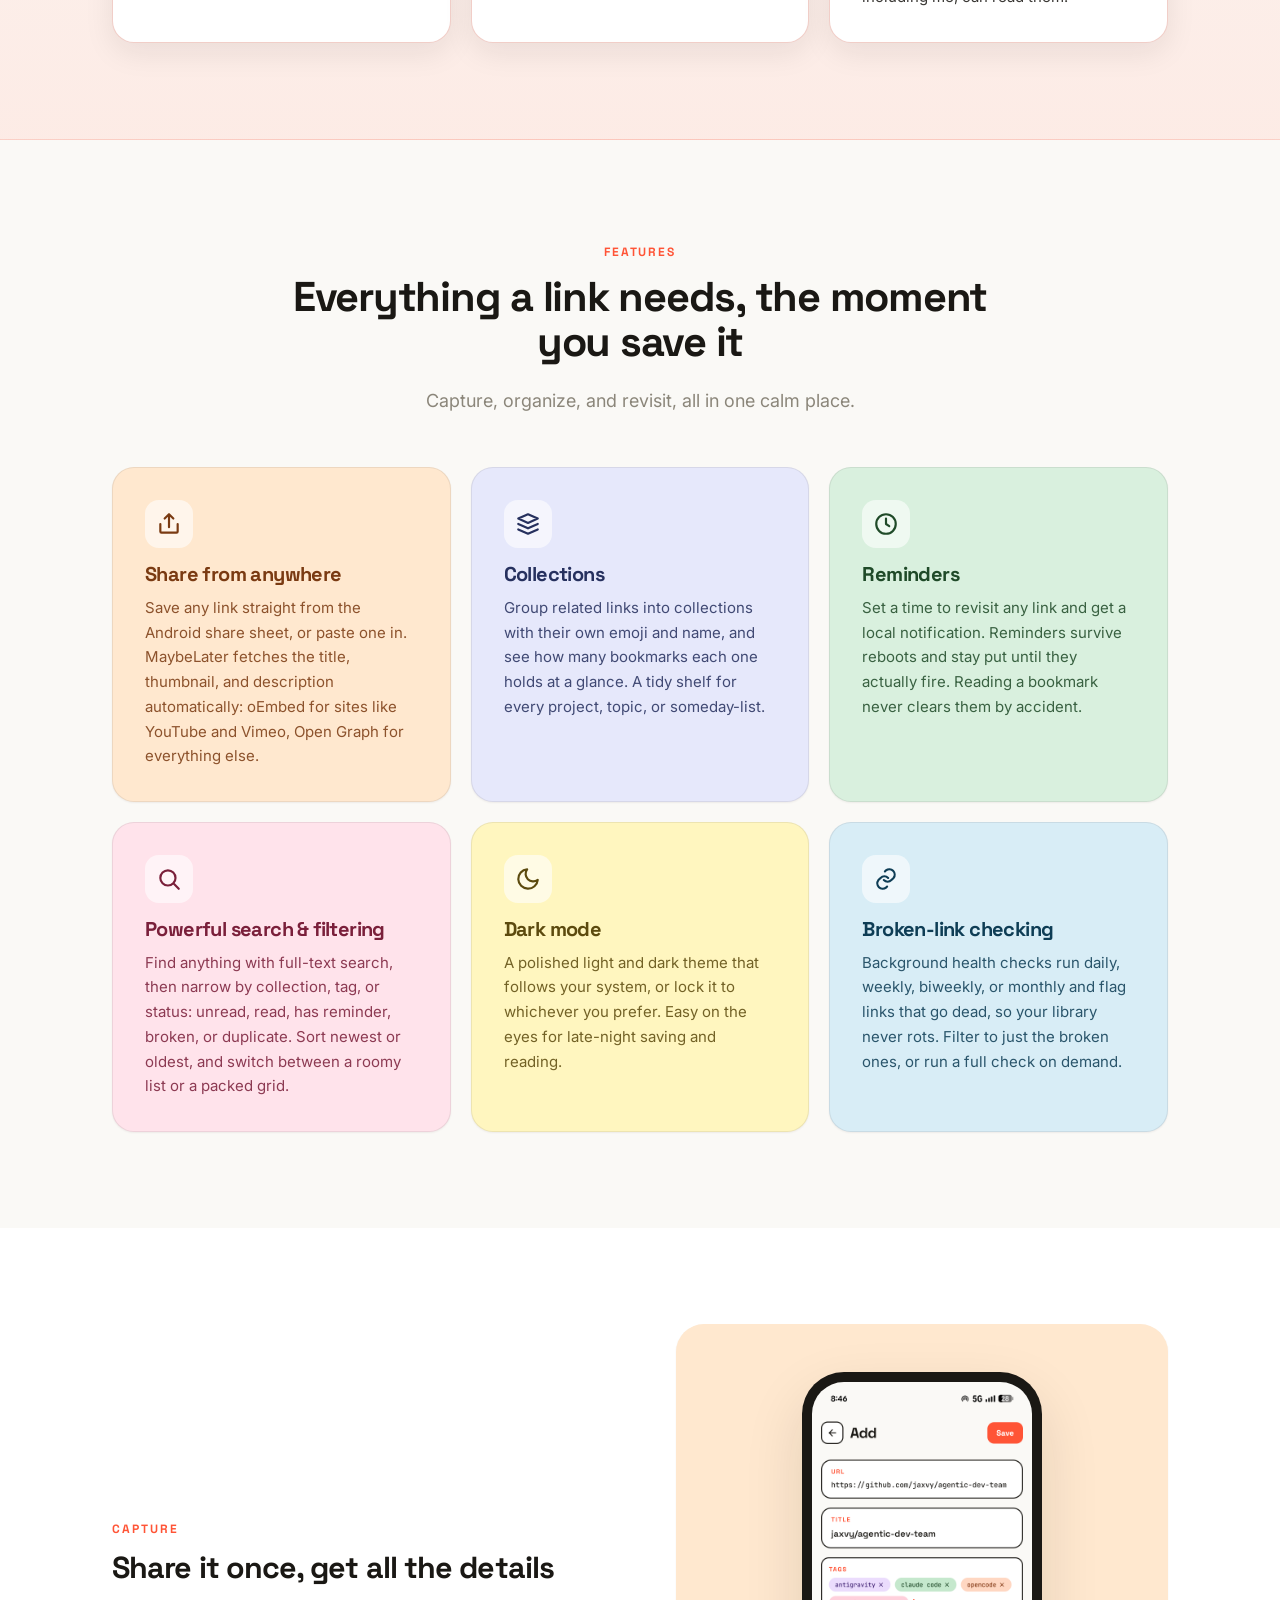
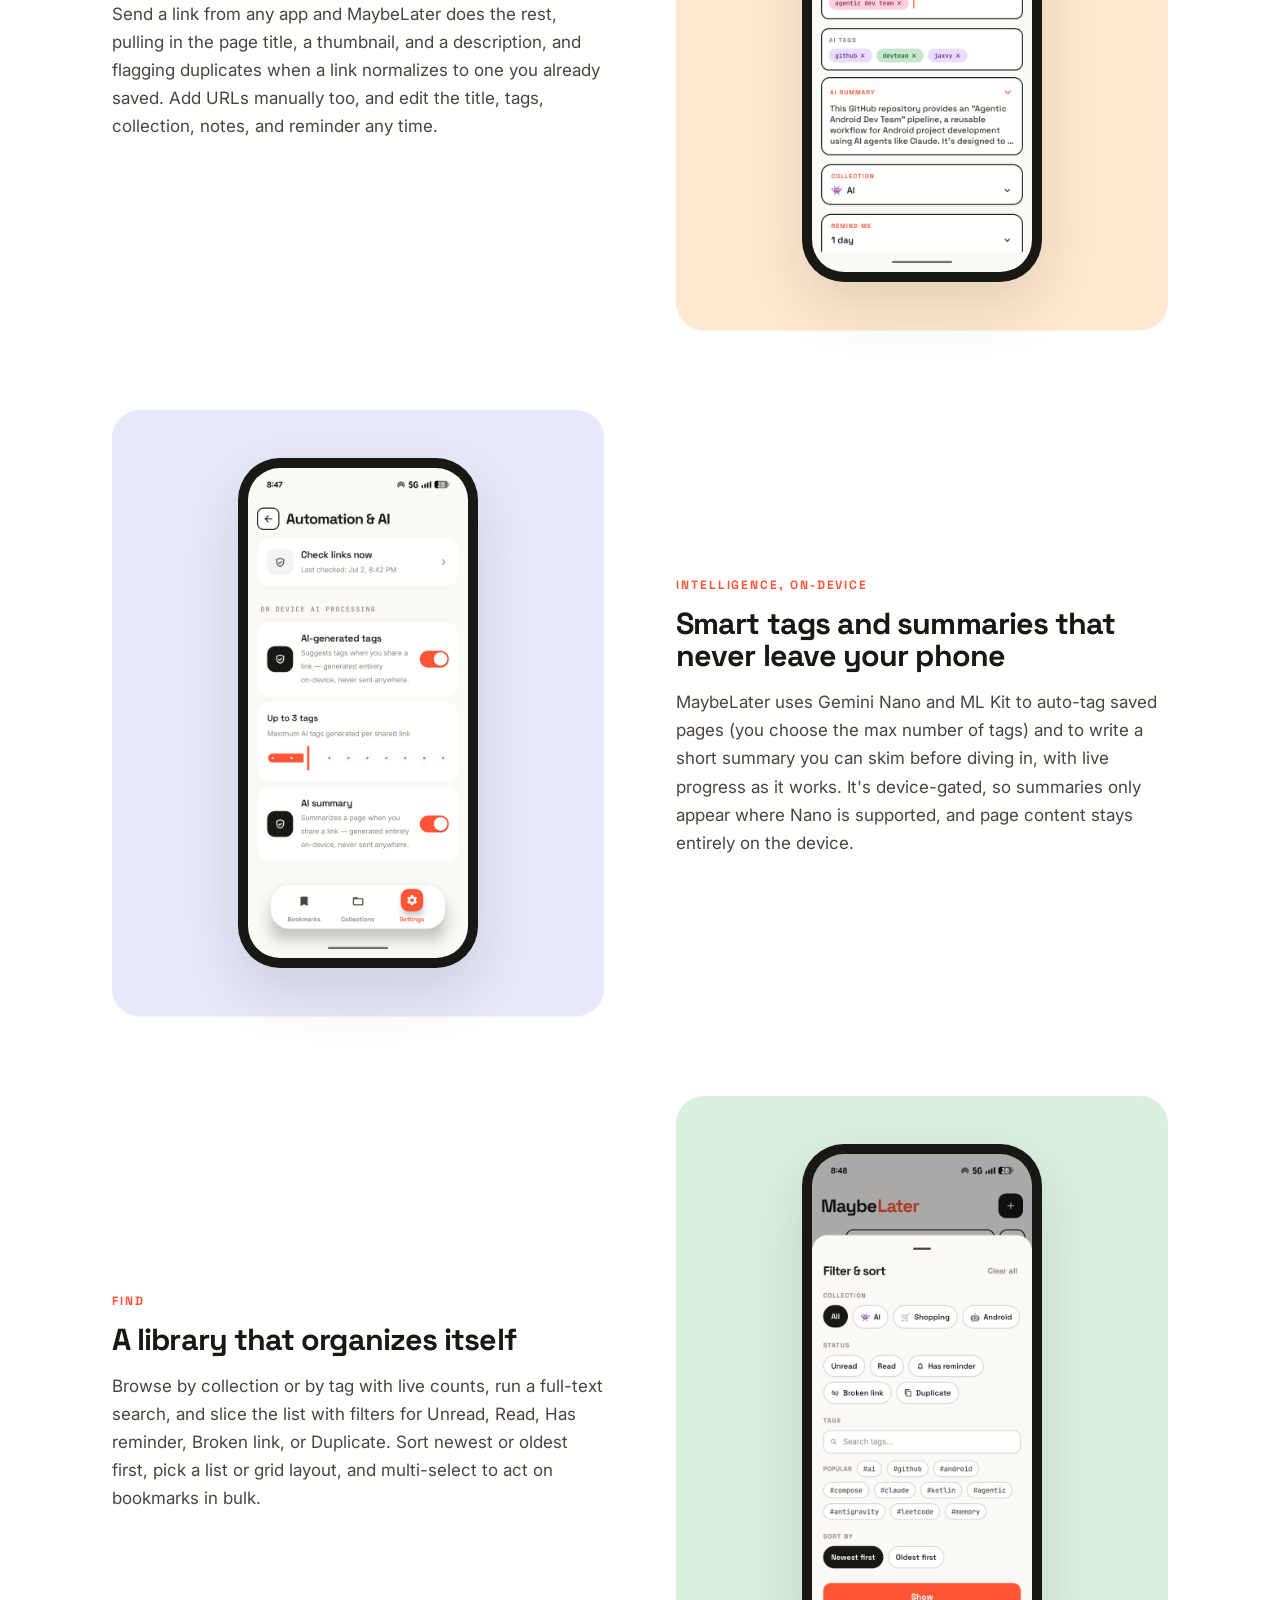
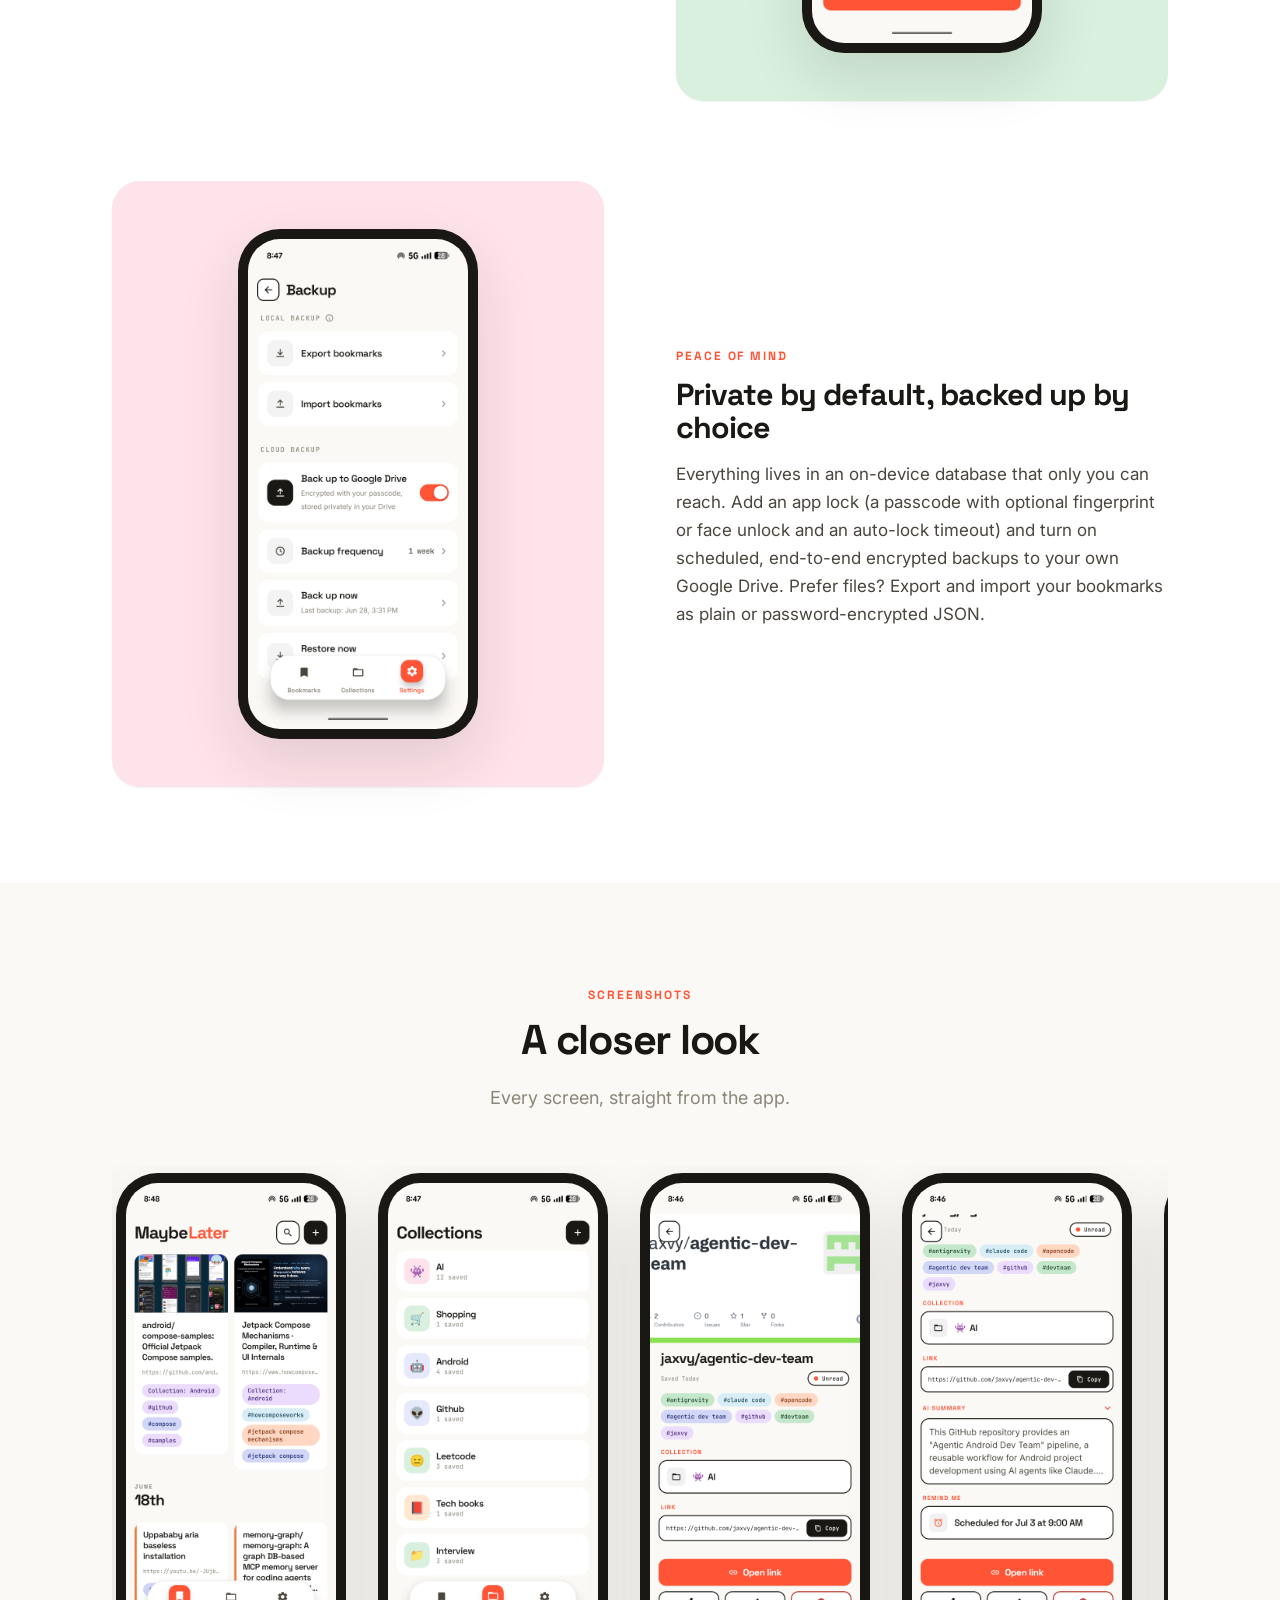
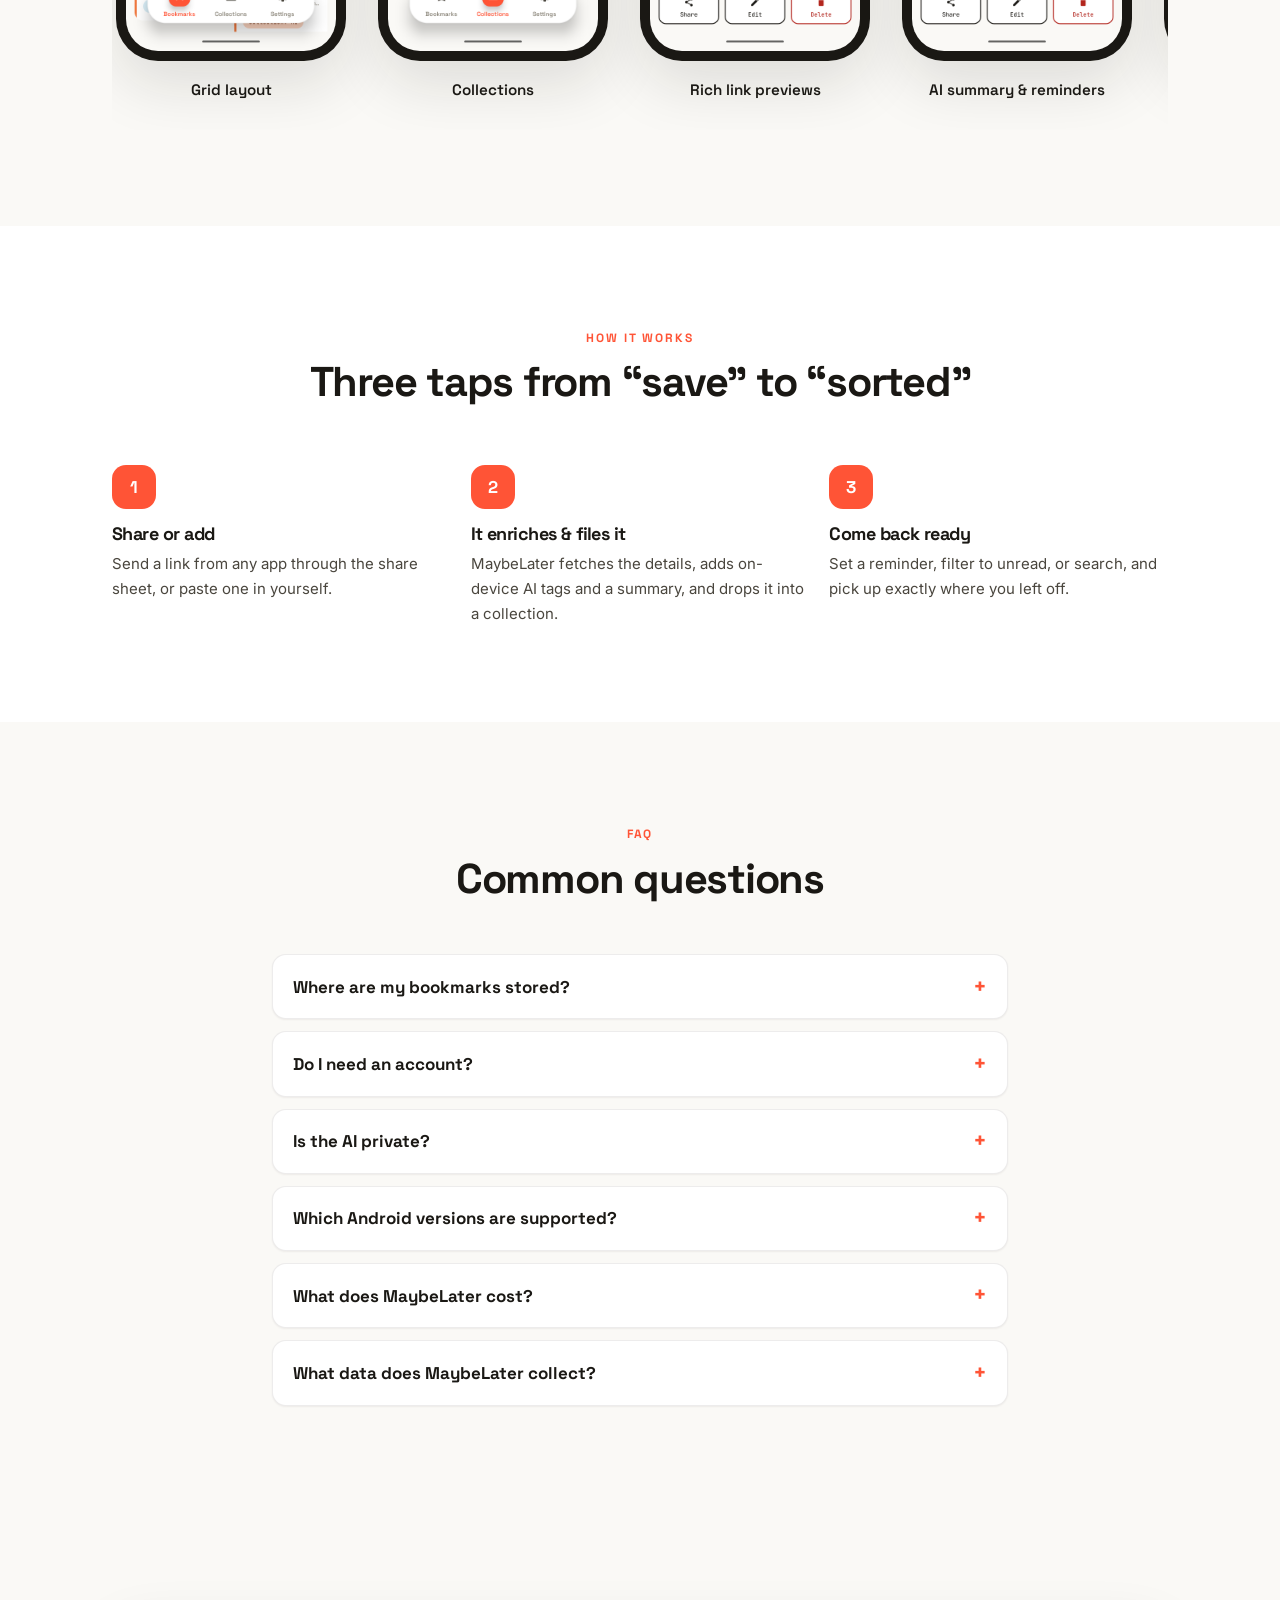
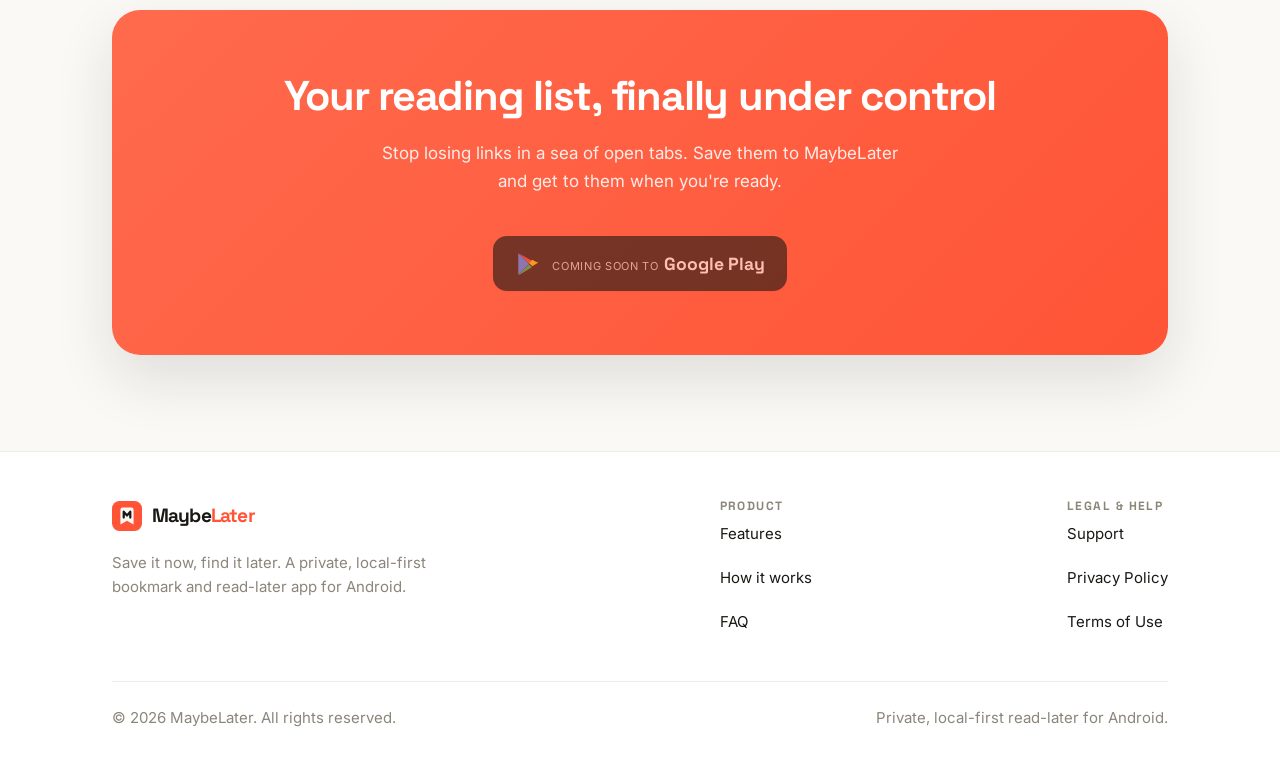
==== commit 7ccdaf40: "Give "Private by design" its own prominent, feature-labeled treatment The privacy and features secti" ====
--- a/index.html
+++ b/index.html
@@ -79,25 +79,28 @@
   </section>
 
   <!-- ============================ Privacy highlights ============================ -->
-  <section class="section section--subtle" id="privacy">
-    <div class="container">
-      <div class="section__head">
-        <span class="eyebrow">Private by design</span>
+  <section class="section section--spotlight" id="privacy">
+    <div class="container">
+      <div class="section__head">
+        <span class="spotlight-badge"><svg viewBox="0 0 24 24" fill="none" stroke="currentColor" stroke-width="2.2" stroke-linecap="round" stroke-linejoin="round"><path d="M12 3l7 3v5c0 4.2-2.9 7.5-7 9-4.1-1.5-7-4.8-7-9V6z"/><path d="M9 12l2 2 4-4"/></svg>Private by design</span>
         <h2>Your bookmarks stay yours</h2>
-        <p>Privacy isn't a setting you turn on. It's how MaybeLater is built.</p>
-      </div>
-      <div class="grid">
-        <article class="card">
+        <p>Privacy isn't a setting you turn on. It's a set of <strong>core features</strong>, built into how MaybeLater works.</p>
+      </div>
+      <div class="grid grid--privacy">
+        <article class="card card--privacy">
+          <span class="card__tag"><svg viewBox="0 0 24 24" fill="none" stroke="currentColor" stroke-width="2.5" stroke-linecap="round" stroke-linejoin="round"><path d="M20 6 9 17l-5-5"/></svg>Feature</span>
           <div class="card__icon"><svg viewBox="0 0 24 24" fill="none" stroke="currentColor" stroke-width="2" stroke-linecap="round" stroke-linejoin="round"><rect x="4" y="10" width="16" height="11" rx="2"/><path d="M8 10V7a4 4 0 0 1 8 0v3"/><circle cx="12" cy="15.5" r="1.5"/></svg></div>
           <h3>Passcode &amp; biometric lock</h3>
           <p>Lock MaybeLater behind a passcode, with optional fingerprint or face unlock and an auto-lock timeout. Your saved links stay yours even if your phone ends up in someone else's hands.</p>
         </article>
-        <article class="card">
+        <article class="card card--privacy">
+          <span class="card__tag"><svg viewBox="0 0 24 24" fill="none" stroke="currentColor" stroke-width="2.5" stroke-linecap="round" stroke-linejoin="round"><path d="M20 6 9 17l-5-5"/></svg>Feature</span>
           <div class="card__icon"><svg viewBox="0 0 24 24" fill="none" stroke="currentColor" stroke-width="2" stroke-linecap="round" stroke-linejoin="round"><path d="M12 3l7 3v5c0 4.2-2.9 7.5-7 9-4.1-1.5-7-4.8-7-9V6z"/><path d="M9 12l2 2 4-4"/></svg></div>
           <h3>No server, all on device</h3>
           <p>There's no MaybeLater server and no account. Your bookmarks, and the AI that tags and summarizes them, run strictly on your device. Nothing you save is uploaded to us, because there's no us to upload it to.</p>
         </article>
-        <article class="card">
+        <article class="card card--privacy">
+          <span class="card__tag"><svg viewBox="0 0 24 24" fill="none" stroke="currentColor" stroke-width="2.5" stroke-linecap="round" stroke-linejoin="round"><path d="M20 6 9 17l-5-5"/></svg>Feature</span>
           <div class="card__icon"><svg viewBox="0 0 24 24" fill="none" stroke="currentColor" stroke-width="2" stroke-linecap="round" stroke-linejoin="round"><path d="M7 18a4 4 0 1 1 .8-7.9 5.5 5.5 0 0 1 10.5 1.6A3.5 3.5 0 0 1 17.5 18z"/><rect x="9.5" y="13" width="5" height="4" rx="1"/><path d="M10.5 13v-1a1.5 1.5 0 0 1 3 0v1"/></svg></div>
           <h3>End-to-end encrypted backups</h3>
           <p>Cloud backup is optional and off by default. When you turn it on, backups are encrypted end to end and stored in your <em>own</em> Google Drive with a key only you hold, so no one else, including me, can read them.</p>
@@ -114,7 +117,7 @@
         <h2>Everything a link needs, the moment you save it</h2>
         <p>Capture, organize, and revisit, all in one calm place.</p>
       </div>
-      <div class="grid">
+      <div class="grid grid--feature">
         <article class="card">
           <div class="card__icon"><svg viewBox="0 0 24 24" fill="none" stroke="currentColor" stroke-width="2" stroke-linecap="round" stroke-linejoin="round"><path d="M4 12v7a1 1 0 0 0 1 1h14a1 1 0 0 0 1-1v-7"/><path d="M12 15V3M8 7l4-4 4 4"/></svg></div>
           <h3>Share from anywhere</h3>
@@ -289,7 +292,7 @@
         </details>
         <details>
           <summary>What data does MaybeLater collect?</summary>
-          <p>Your bookmarks stay on your device. The app sends only anonymous, content-free usage analytics and crash reports (via Google Firebase), never your URLs, titles, notes, or content. Full details are in the <a href="privacy.html">Privacy Policy</a>.</p>
+          <p>Your bookmarks stay on your device. The app sends only anonymous, content-free usage analytics and crash reports (via Google Firebase), never your URLs, titles, notes, or content, and you can turn both off in Settings &rarr; Privacy. Full details are in the <a href="privacy.html">Privacy Policy</a>.</p>
         </details>
       </div>
     </div>
--- a/assets/css/styles.css
+++ b/assets/css/styles.css
@@ -110,6 +110,29 @@
 }
 .section { padding-block: clamp(3.5rem, 8vw, 6rem); }
 .section--subtle { background: var(--surface); }
+/* Spotlight band: lifts the "Private by design" section above the plain and
+   white sections around it, signalling privacy as a headline feature. */
+.section--spotlight {
+  position: relative;
+  background:
+    radial-gradient(120% 90% at 50% -10%, color-mix(in srgb, var(--accent) 13%, transparent), transparent 60%),
+    linear-gradient(180deg, var(--paper), color-mix(in srgb, var(--accent-soft) 55%, var(--paper)));
+  border-block: 1px solid color-mix(in srgb, var(--accent) 22%, transparent);
+}
+.section--spotlight .section__head h2 { font-size: clamp(1.9rem, 4vw, 2.9rem); }
+.section--spotlight .section__head p strong { color: var(--ink); }
+/* Badge that labels the section as a feature category, not just an eyebrow */
+.spotlight-badge {
+  display: inline-flex; align-items: center; gap: 0.5rem;
+  font-family: var(--font-display); font-weight: 700;
+  font-size: 0.75rem; letter-spacing: 0.14em; text-transform: uppercase;
+  color: var(--accent-600);
+  background: color-mix(in srgb, var(--accent-soft) 70%, #fff);
+  border: 1.5px solid color-mix(in srgb, var(--accent) 30%, transparent);
+  padding: 0.4rem 0.9rem; border-radius: 999px; margin-bottom: 0.9rem;
+  box-shadow: var(--shadow-sm);
+}
+.spotlight-badge svg { width: 15px; height: 15px; }
 .section__head { max-width: 46rem; margin: 0 auto clamp(2rem, 5vw, 3.25rem); text-align: center; }
 .section__head h2 { font-size: var(--fs-h2); }
 .section__head p { color: var(--muted); font-size: 1.125rem; margin: 0; }
@@ -209,12 +232,33 @@
 .card p { color: var(--card-ink); opacity: 0.86; margin: 0; font-size: var(--fs-small); }
 
 /* Bento palette rotation across the feature grid */
-.grid .card:nth-child(6n+1) { --card-bg: var(--peach-bg);  --card-ink: var(--peach-ink); }
-.grid .card:nth-child(6n+2) { --card-bg: var(--peri-bg);   --card-ink: var(--peri-ink); }
-.grid .card:nth-child(6n+3) { --card-bg: var(--mint-bg);   --card-ink: var(--mint-ink); }
-.grid .card:nth-child(6n+4) { --card-bg: var(--blush-bg);  --card-ink: var(--blush-ink); }
-.grid .card:nth-child(6n+5) { --card-bg: var(--butter-bg); --card-ink: var(--butter-ink); }
-.grid .card:nth-child(6n+6) { --card-bg: var(--sky-bg);    --card-ink: var(--sky-ink); }
+.grid--feature .card:nth-child(6n+1) { --card-bg: var(--peach-bg);  --card-ink: var(--peach-ink); }
+.grid--feature .card:nth-child(6n+2) { --card-bg: var(--peri-bg);   --card-ink: var(--peri-ink); }
+.grid--feature .card:nth-child(6n+3) { --card-bg: var(--mint-bg);   --card-ink: var(--mint-ink); }
+.grid--feature .card:nth-child(6n+4) { --card-bg: var(--blush-bg);  --card-ink: var(--blush-ink); }
+.grid--feature .card:nth-child(6n+5) { --card-bg: var(--butter-bg); --card-ink: var(--butter-ink); }
+.grid--feature .card:nth-child(6n+6) { --card-bg: var(--sky-bg);    --card-ink: var(--sky-ink); }
+
+/* Privacy cards: one cohesive, elevated treatment (not the rainbow bento),
+   each explicitly tagged as a feature so the section reads as flagship
+   features rather than just marketing copy. */
+.card--privacy {
+  position: relative;
+  --card-bg: var(--surface); --card-ink: var(--ink);
+  border-color: color-mix(in srgb, var(--accent) 20%, var(--rule));
+  box-shadow: var(--shadow-md);
+}
+.card--privacy .card__icon { background: var(--accent-soft); color: var(--accent-600); }
+.card__tag {
+  position: absolute; top: 1rem; right: 1rem;
+  display: inline-flex; align-items: center; gap: 0.3rem;
+  font-family: var(--font-display); font-size: 0.625rem; font-weight: 700;
+  letter-spacing: 0.1em; text-transform: uppercase;
+  color: var(--accent-600); background: color-mix(in srgb, var(--accent-soft) 55%, #fff);
+  border: 1px solid color-mix(in srgb, var(--accent) 24%, transparent);
+  padding: 0.25rem 0.55rem 0.25rem 0.45rem; border-radius: 999px;
+}
+.card__tag svg { width: 12px; height: 12px; }
 
 /* Footer */
 .site-footer { border-top: 1px solid var(--rule); background: var(--surface); padding-block: 3rem; }
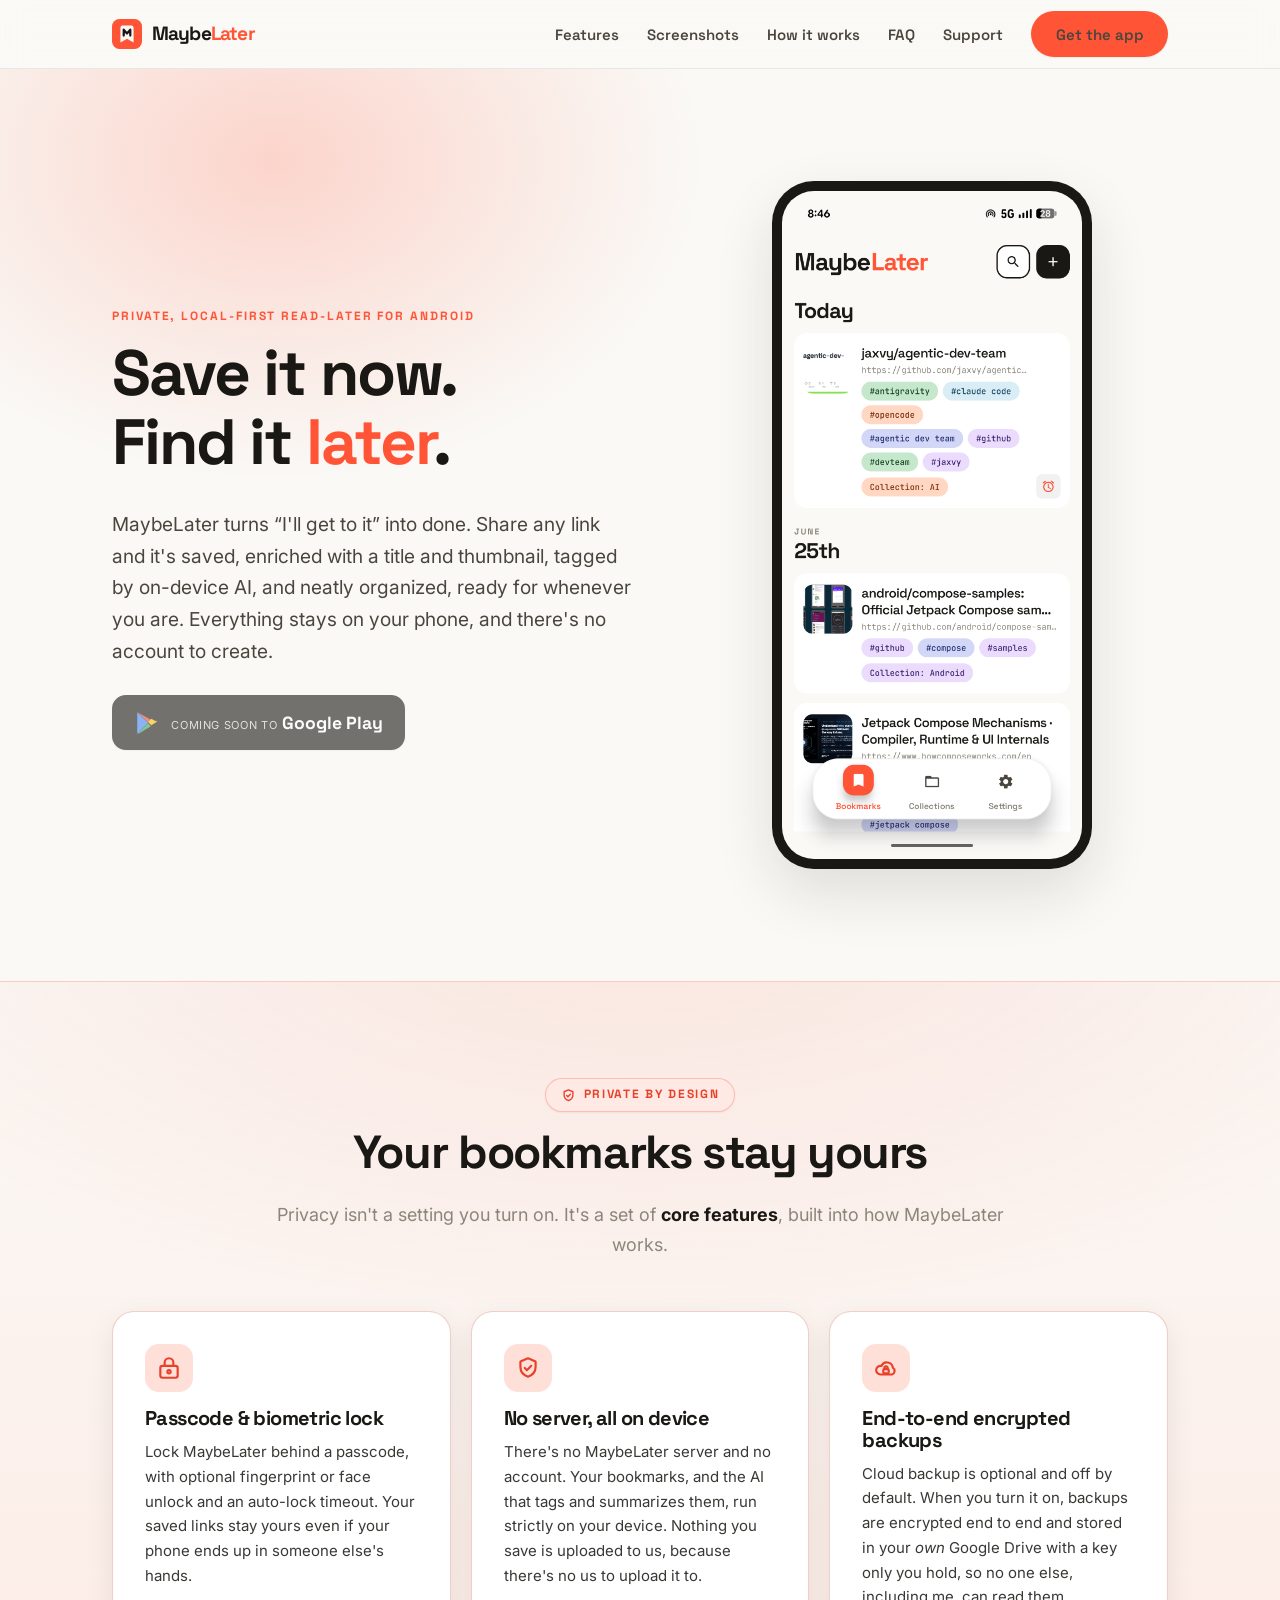
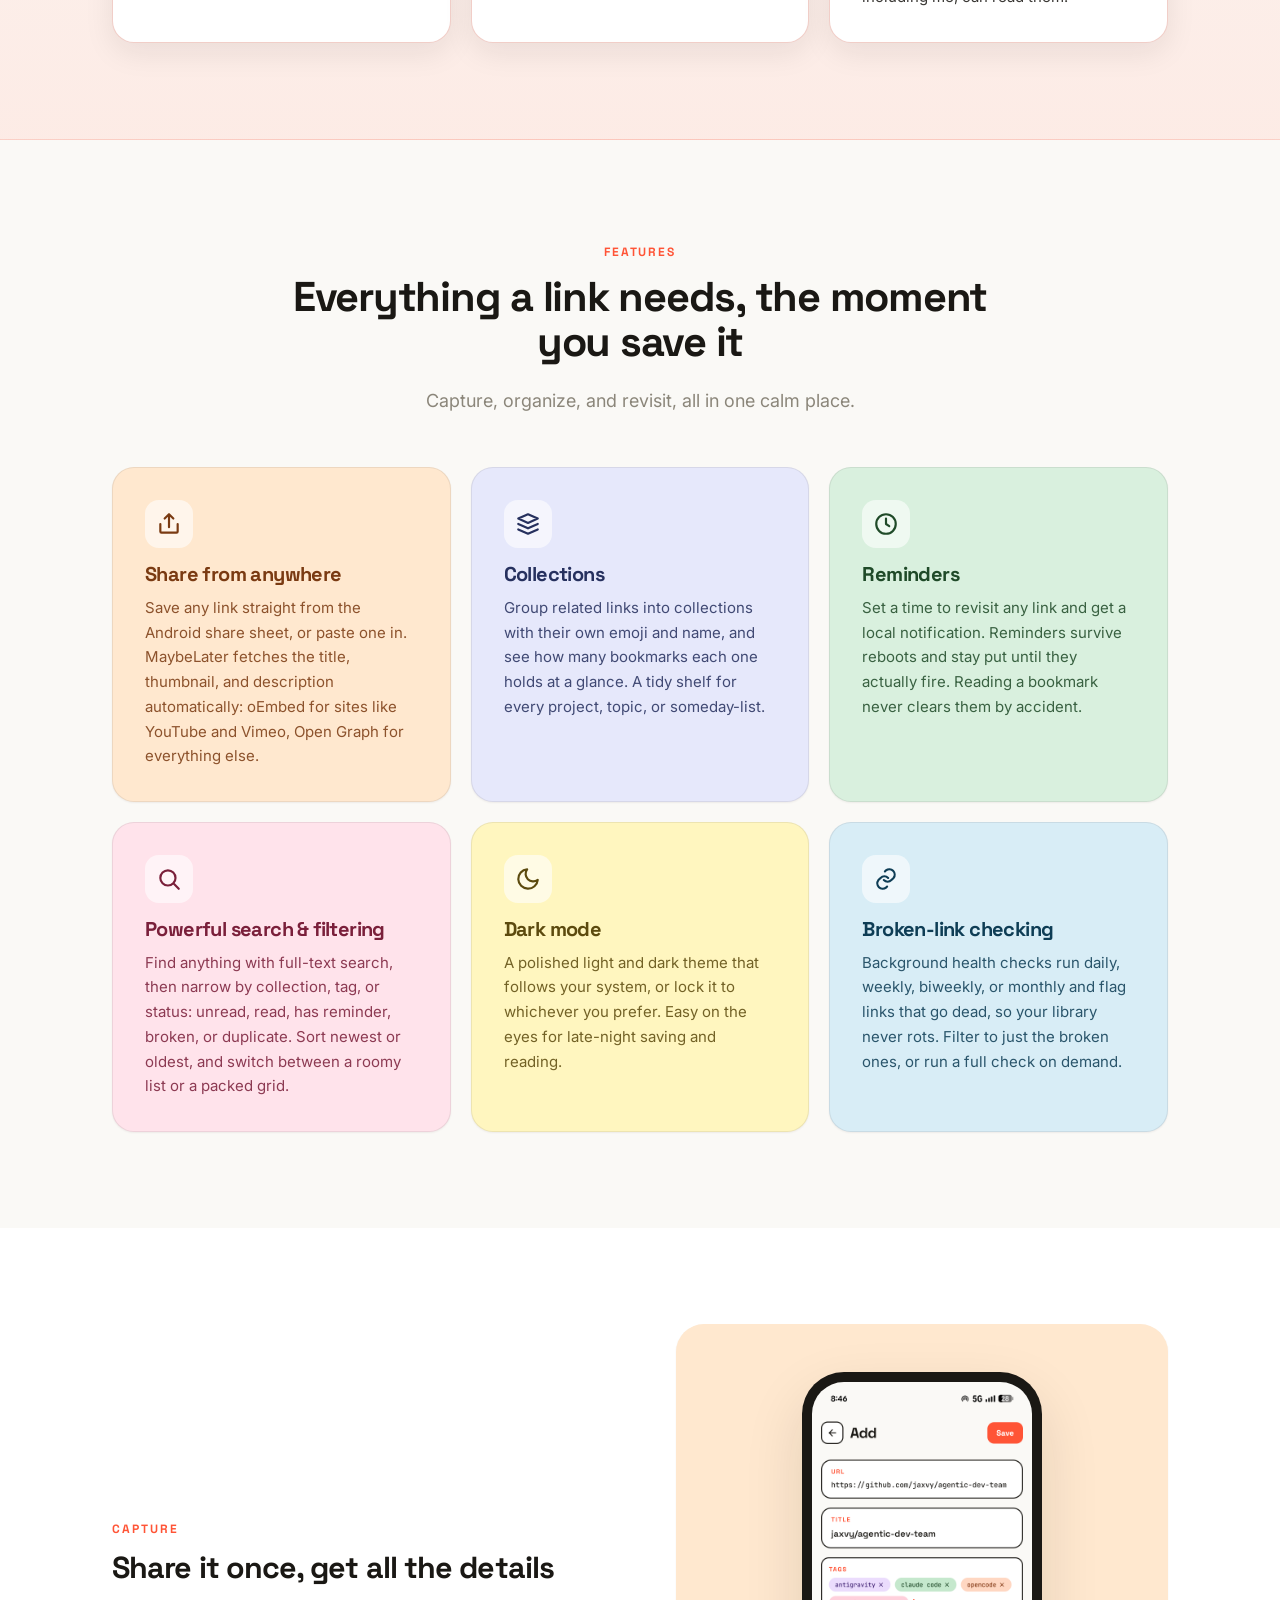
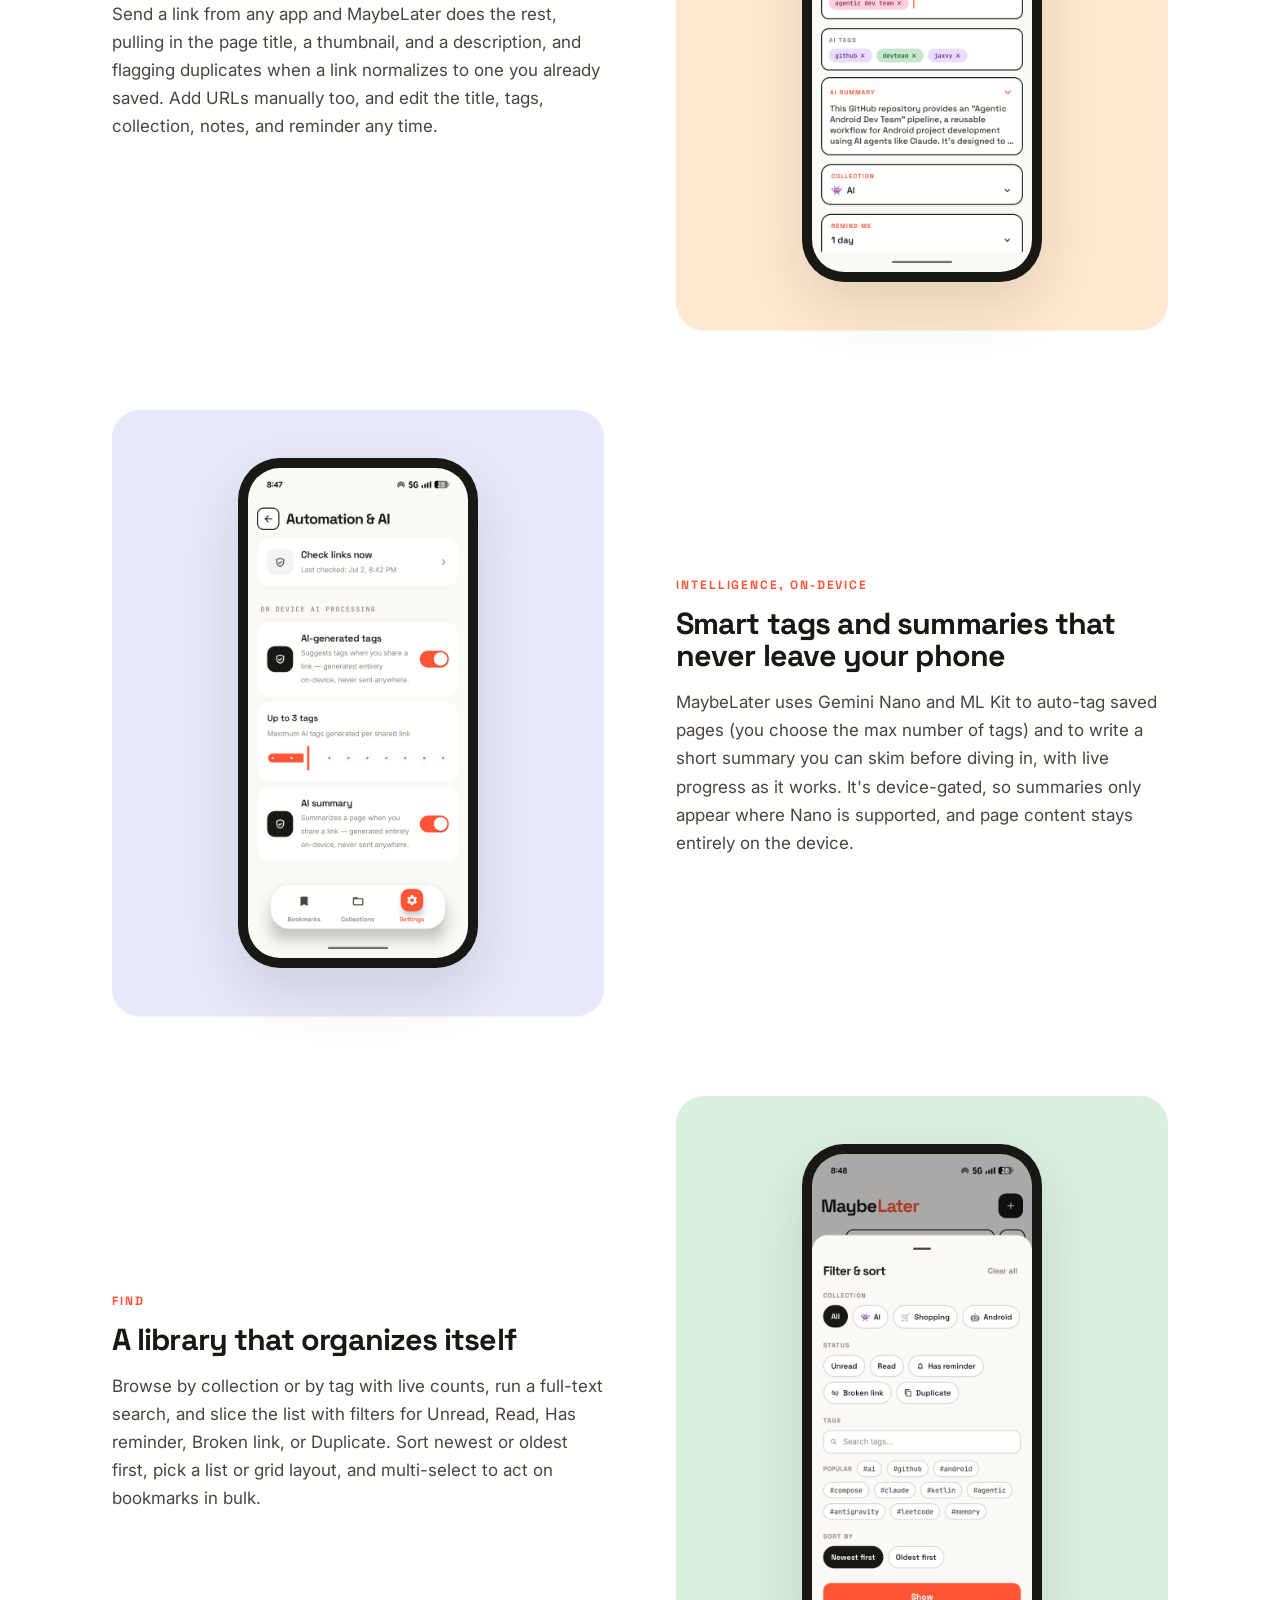
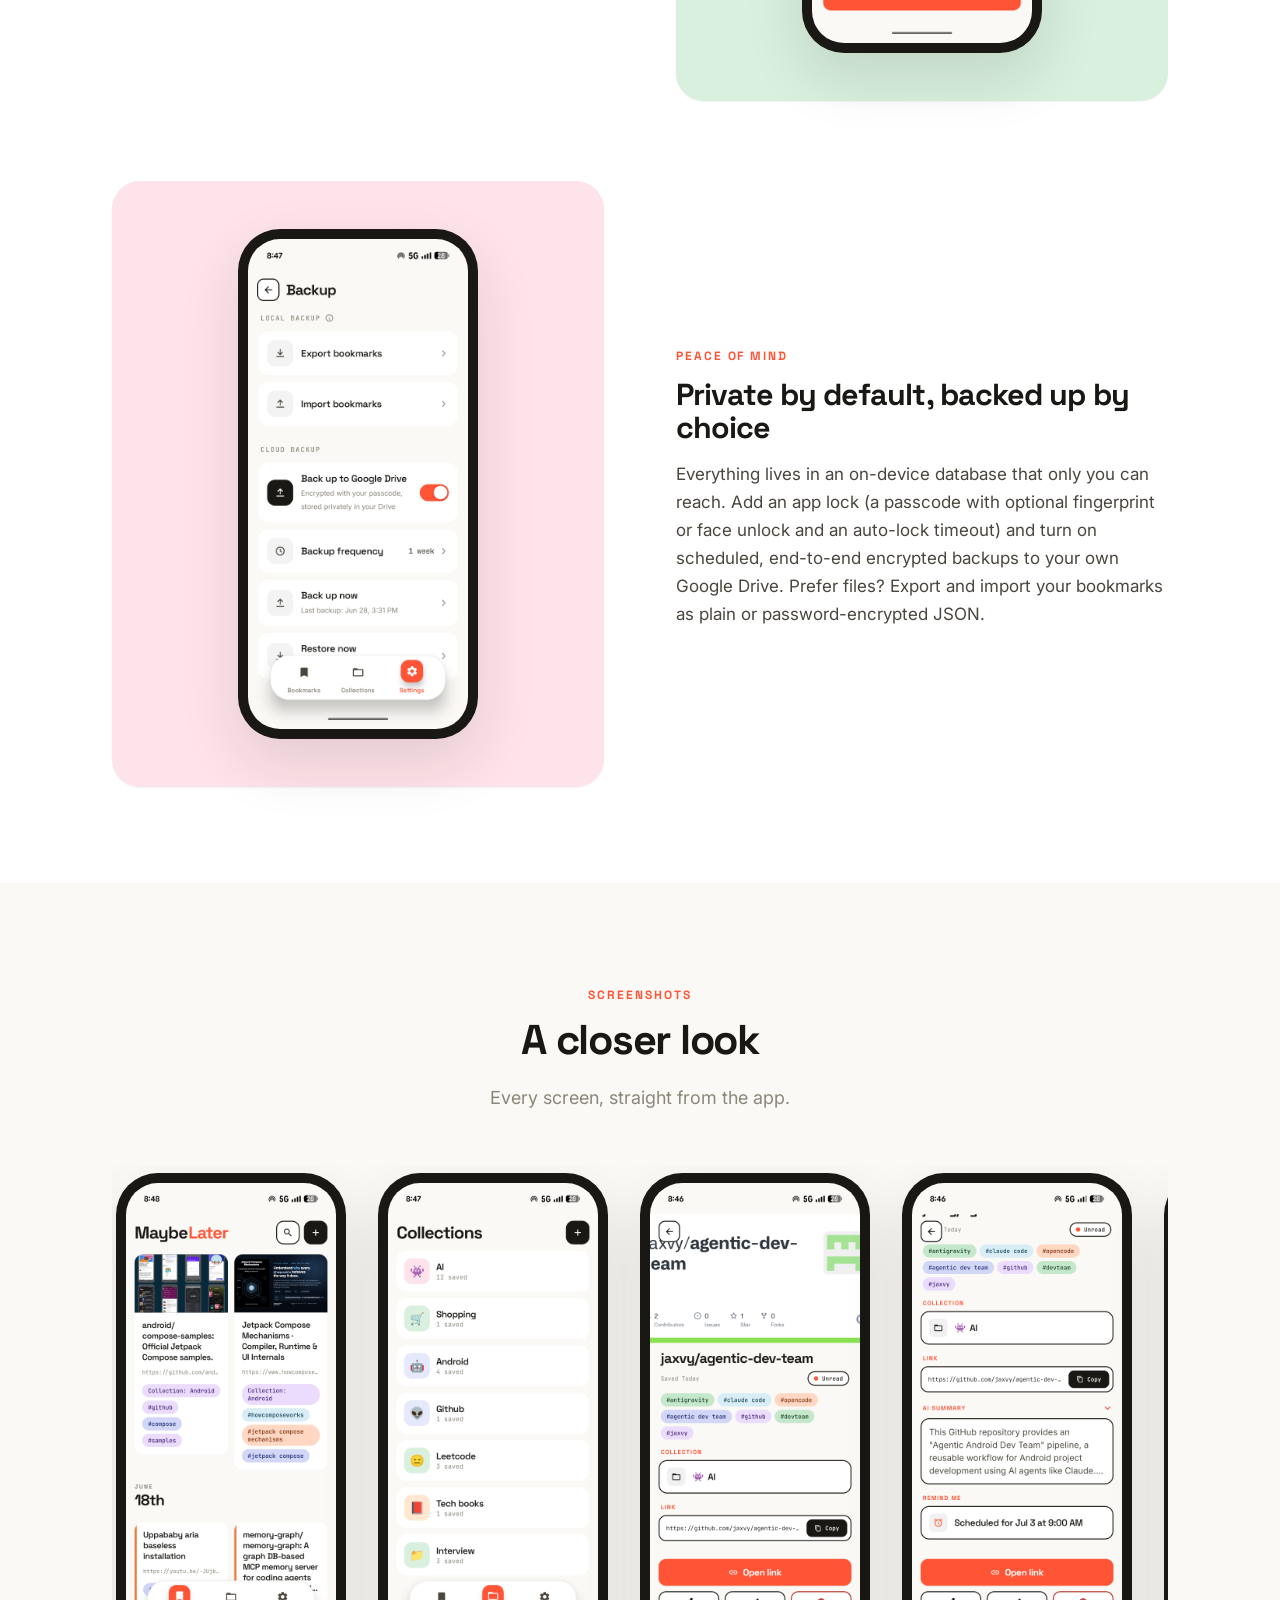
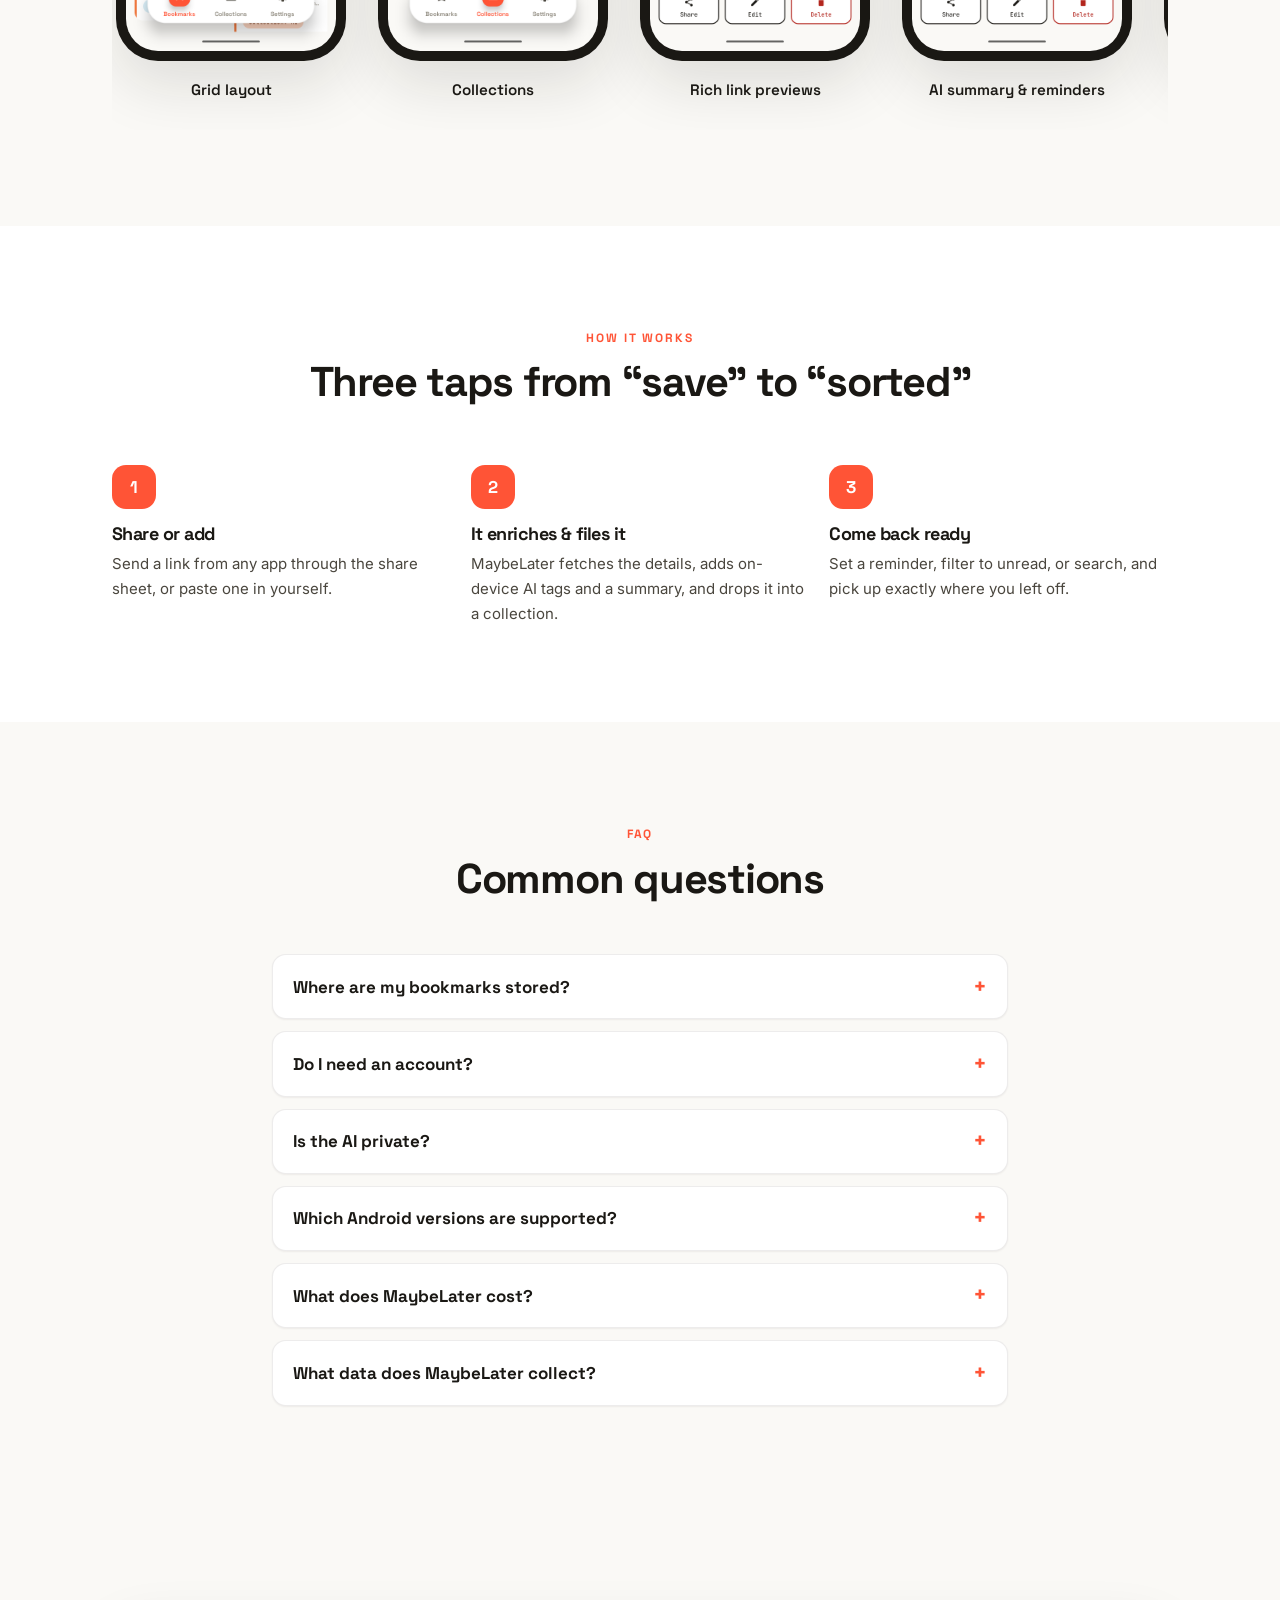
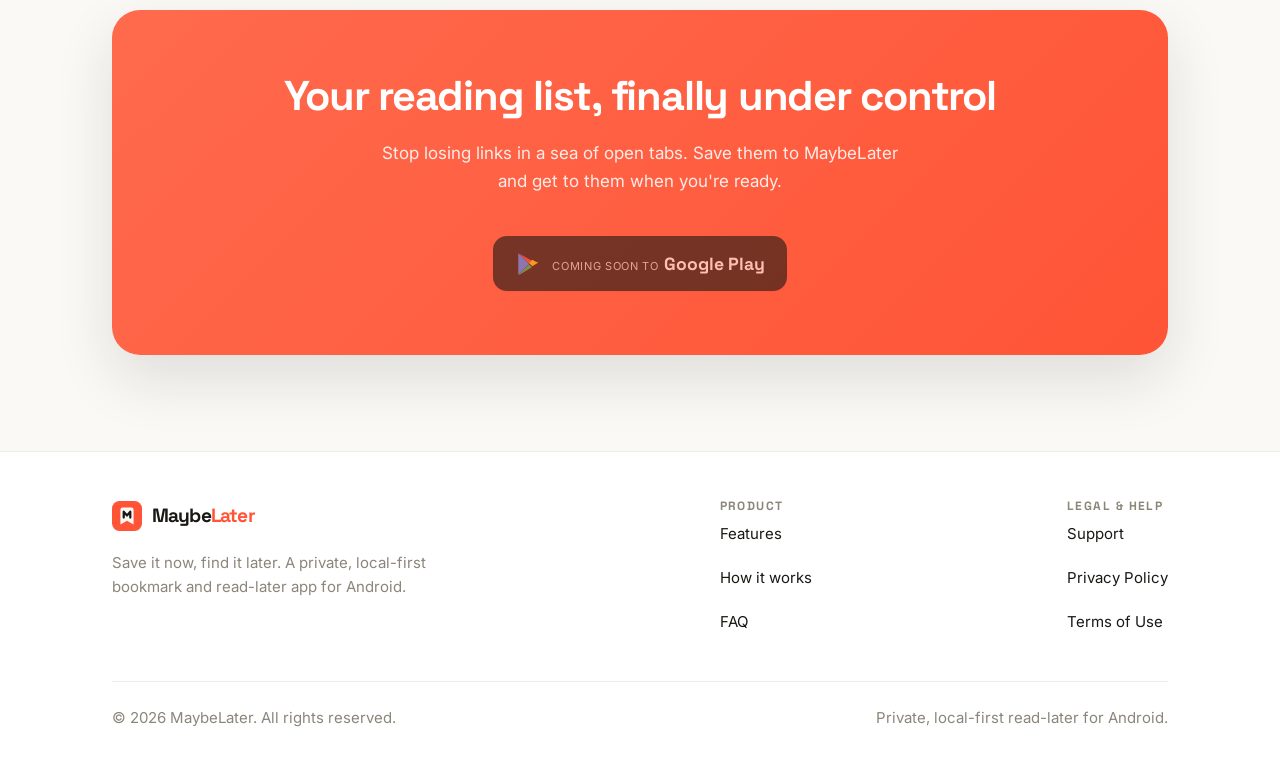
==== commit 7e0f718c: "Fold privacy into features; simplify hero CTA - Point the "Features" nav and footer links to the Pri" ====
--- a/index.html
+++ b/index.html
@@ -35,7 +35,7 @@
         <svg viewBox="0 0 24 24" fill="none" stroke="currentColor" stroke-width="2" stroke-linecap="round"><path d="M4 6h16M4 12h16M4 18h16"/></svg>
       </button>
       <ul class="nav__links" id="nav-links">
-        <li><a href="#features">Features</a></li>
+        <li><a href="#privacy">Features</a></li>
         <li><a href="#screens">Screenshots</a></li>
         <li><a href="#how">How it works</a></li>
         <li><a href="#faq">FAQ</a></li>
@@ -63,9 +63,7 @@
                 <span class="badge-play__main">Google Play</span>
               </span>
             </a>
-            <a class="btn btn--ghost btn--lg" href="#features">See what it does</a>
           </div>
-          <p class="hero__note">Passcode &amp; biometric lock · On-device AI · End-to-end encrypted backups</p>
         </div>
 
         <div class="hero__media">
@@ -88,19 +86,16 @@
       </div>
       <div class="grid grid--privacy">
         <article class="card card--privacy">
-          <span class="card__tag"><svg viewBox="0 0 24 24" fill="none" stroke="currentColor" stroke-width="2.5" stroke-linecap="round" stroke-linejoin="round"><path d="M20 6 9 17l-5-5"/></svg>Feature</span>
           <div class="card__icon"><svg viewBox="0 0 24 24" fill="none" stroke="currentColor" stroke-width="2" stroke-linecap="round" stroke-linejoin="round"><rect x="4" y="10" width="16" height="11" rx="2"/><path d="M8 10V7a4 4 0 0 1 8 0v3"/><circle cx="12" cy="15.5" r="1.5"/></svg></div>
           <h3>Passcode &amp; biometric lock</h3>
           <p>Lock MaybeLater behind a passcode, with optional fingerprint or face unlock and an auto-lock timeout. Your saved links stay yours even if your phone ends up in someone else's hands.</p>
         </article>
         <article class="card card--privacy">
-          <span class="card__tag"><svg viewBox="0 0 24 24" fill="none" stroke="currentColor" stroke-width="2.5" stroke-linecap="round" stroke-linejoin="round"><path d="M20 6 9 17l-5-5"/></svg>Feature</span>
           <div class="card__icon"><svg viewBox="0 0 24 24" fill="none" stroke="currentColor" stroke-width="2" stroke-linecap="round" stroke-linejoin="round"><path d="M12 3l7 3v5c0 4.2-2.9 7.5-7 9-4.1-1.5-7-4.8-7-9V6z"/><path d="M9 12l2 2 4-4"/></svg></div>
           <h3>No server, all on device</h3>
           <p>There's no MaybeLater server and no account. Your bookmarks, and the AI that tags and summarizes them, run strictly on your device. Nothing you save is uploaded to us, because there's no us to upload it to.</p>
         </article>
         <article class="card card--privacy">
-          <span class="card__tag"><svg viewBox="0 0 24 24" fill="none" stroke="currentColor" stroke-width="2.5" stroke-linecap="round" stroke-linejoin="round"><path d="M20 6 9 17l-5-5"/></svg>Feature</span>
           <div class="card__icon"><svg viewBox="0 0 24 24" fill="none" stroke="currentColor" stroke-width="2" stroke-linecap="round" stroke-linejoin="round"><path d="M7 18a4 4 0 1 1 .8-7.9 5.5 5.5 0 0 1 10.5 1.6A3.5 3.5 0 0 1 17.5 18z"/><rect x="9.5" y="13" width="5" height="4" rx="1"/><path d="M10.5 13v-1a1.5 1.5 0 0 1 3 0v1"/></svg></div>
           <h3>End-to-end encrypted backups</h3>
           <p>Cloud backup is optional and off by default. When you turn it on, backups are encrypted end to end and stored in your <em>own</em> Google Drive with a key only you hold, so no one else, including me, can read them.</p>
@@ -332,7 +327,7 @@
       <div class="footer__col">
         <h4>Product</h4>
         <ul class="stack">
-          <li><a href="#features">Features</a></li>
+          <li><a href="#privacy">Features</a></li>
           <li><a href="#how">How it works</a></li>
           <li><a href="#faq">FAQ</a></li>
         </ul>
--- a/assets/css/styles.css
+++ b/assets/css/styles.css
@@ -240,25 +240,13 @@
 .grid--feature .card:nth-child(6n+6) { --card-bg: var(--sky-bg);    --card-ink: var(--sky-ink); }
 
 /* Privacy cards: one cohesive, elevated treatment (not the rainbow bento),
-   each explicitly tagged as a feature so the section reads as flagship
-   features rather than just marketing copy. */
+   so the section reads as flagship features rather than marketing copy. */
 .card--privacy {
-  position: relative;
   --card-bg: var(--surface); --card-ink: var(--ink);
   border-color: color-mix(in srgb, var(--accent) 20%, var(--rule));
   box-shadow: var(--shadow-md);
 }
 .card--privacy .card__icon { background: var(--accent-soft); color: var(--accent-600); }
-.card__tag {
-  position: absolute; top: 1rem; right: 1rem;
-  display: inline-flex; align-items: center; gap: 0.3rem;
-  font-family: var(--font-display); font-size: 0.625rem; font-weight: 700;
-  letter-spacing: 0.1em; text-transform: uppercase;
-  color: var(--accent-600); background: color-mix(in srgb, var(--accent-soft) 55%, #fff);
-  border: 1px solid color-mix(in srgb, var(--accent) 24%, transparent);
-  padding: 0.25rem 0.55rem 0.25rem 0.45rem; border-radius: 999px;
-}
-.card__tag svg { width: 12px; height: 12px; }
 
 /* Footer */
 .site-footer { border-top: 1px solid var(--rule); background: var(--surface); padding-block: 3rem; }
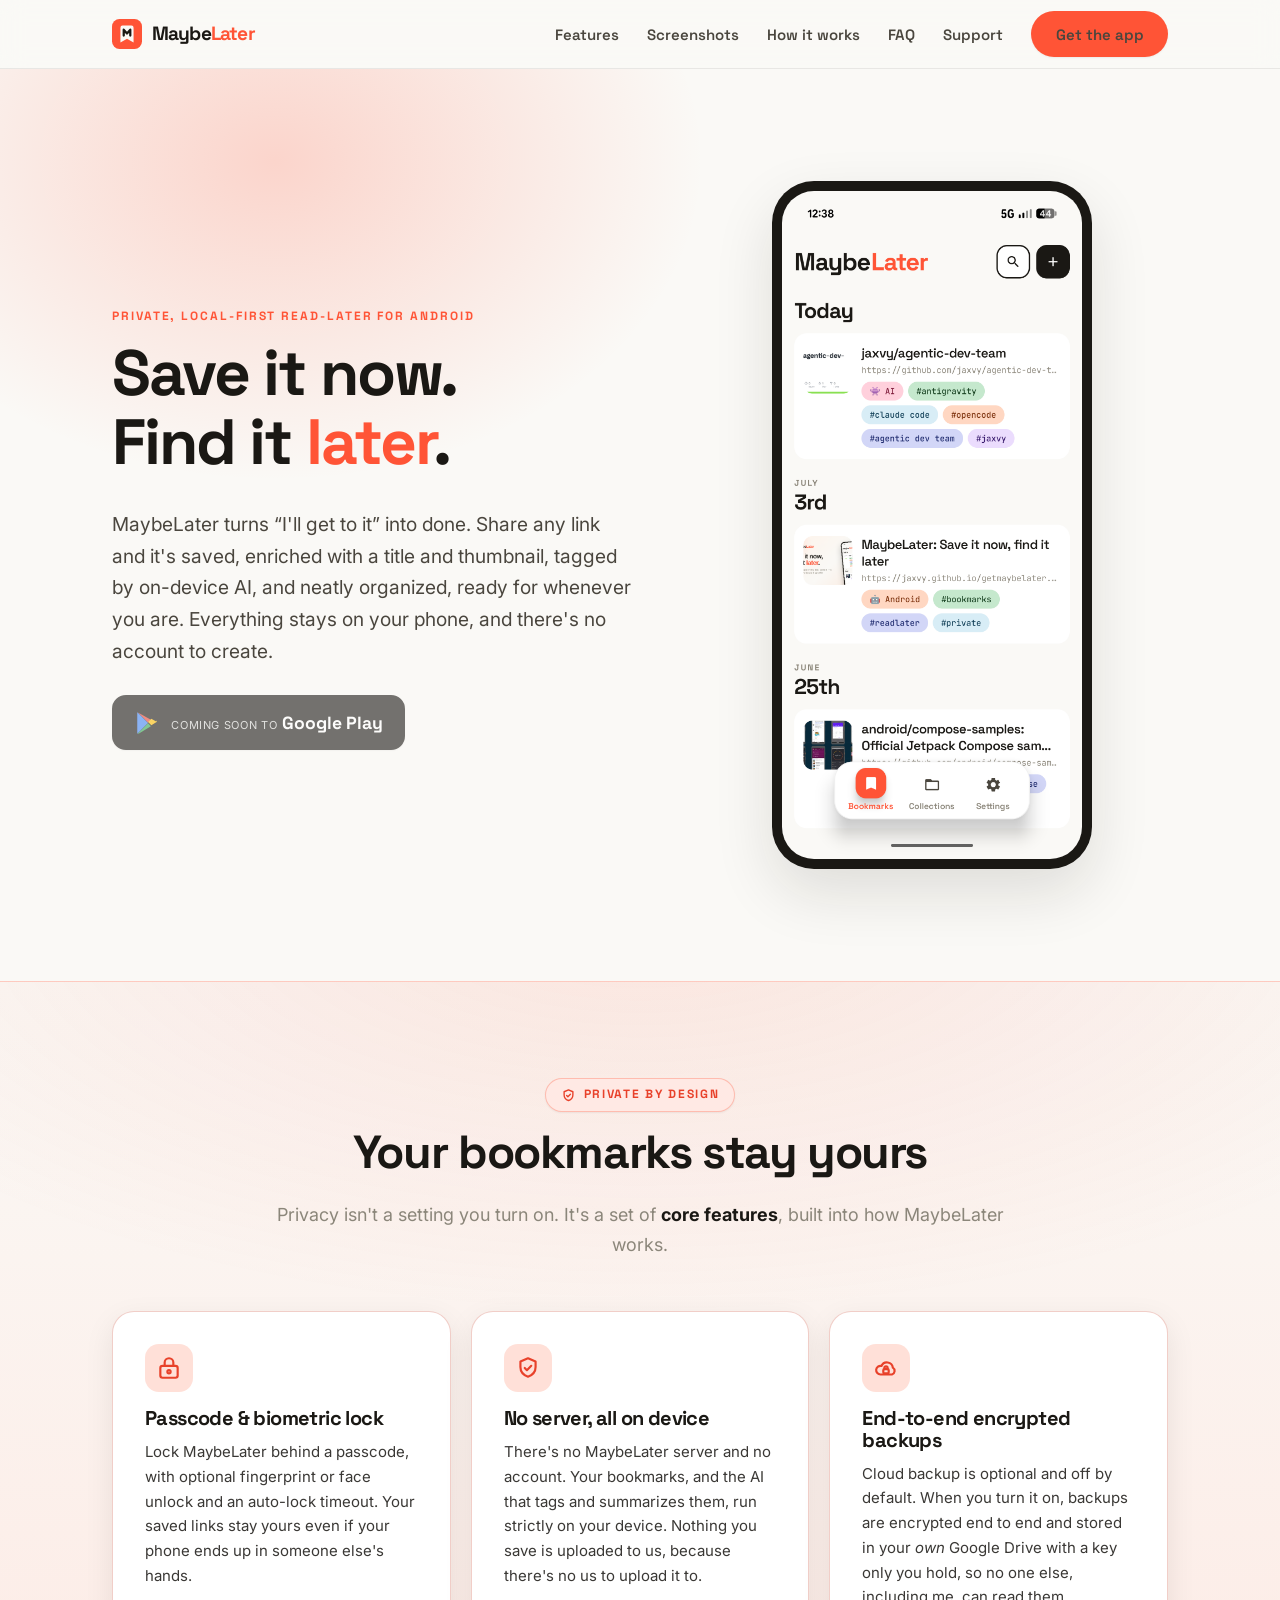
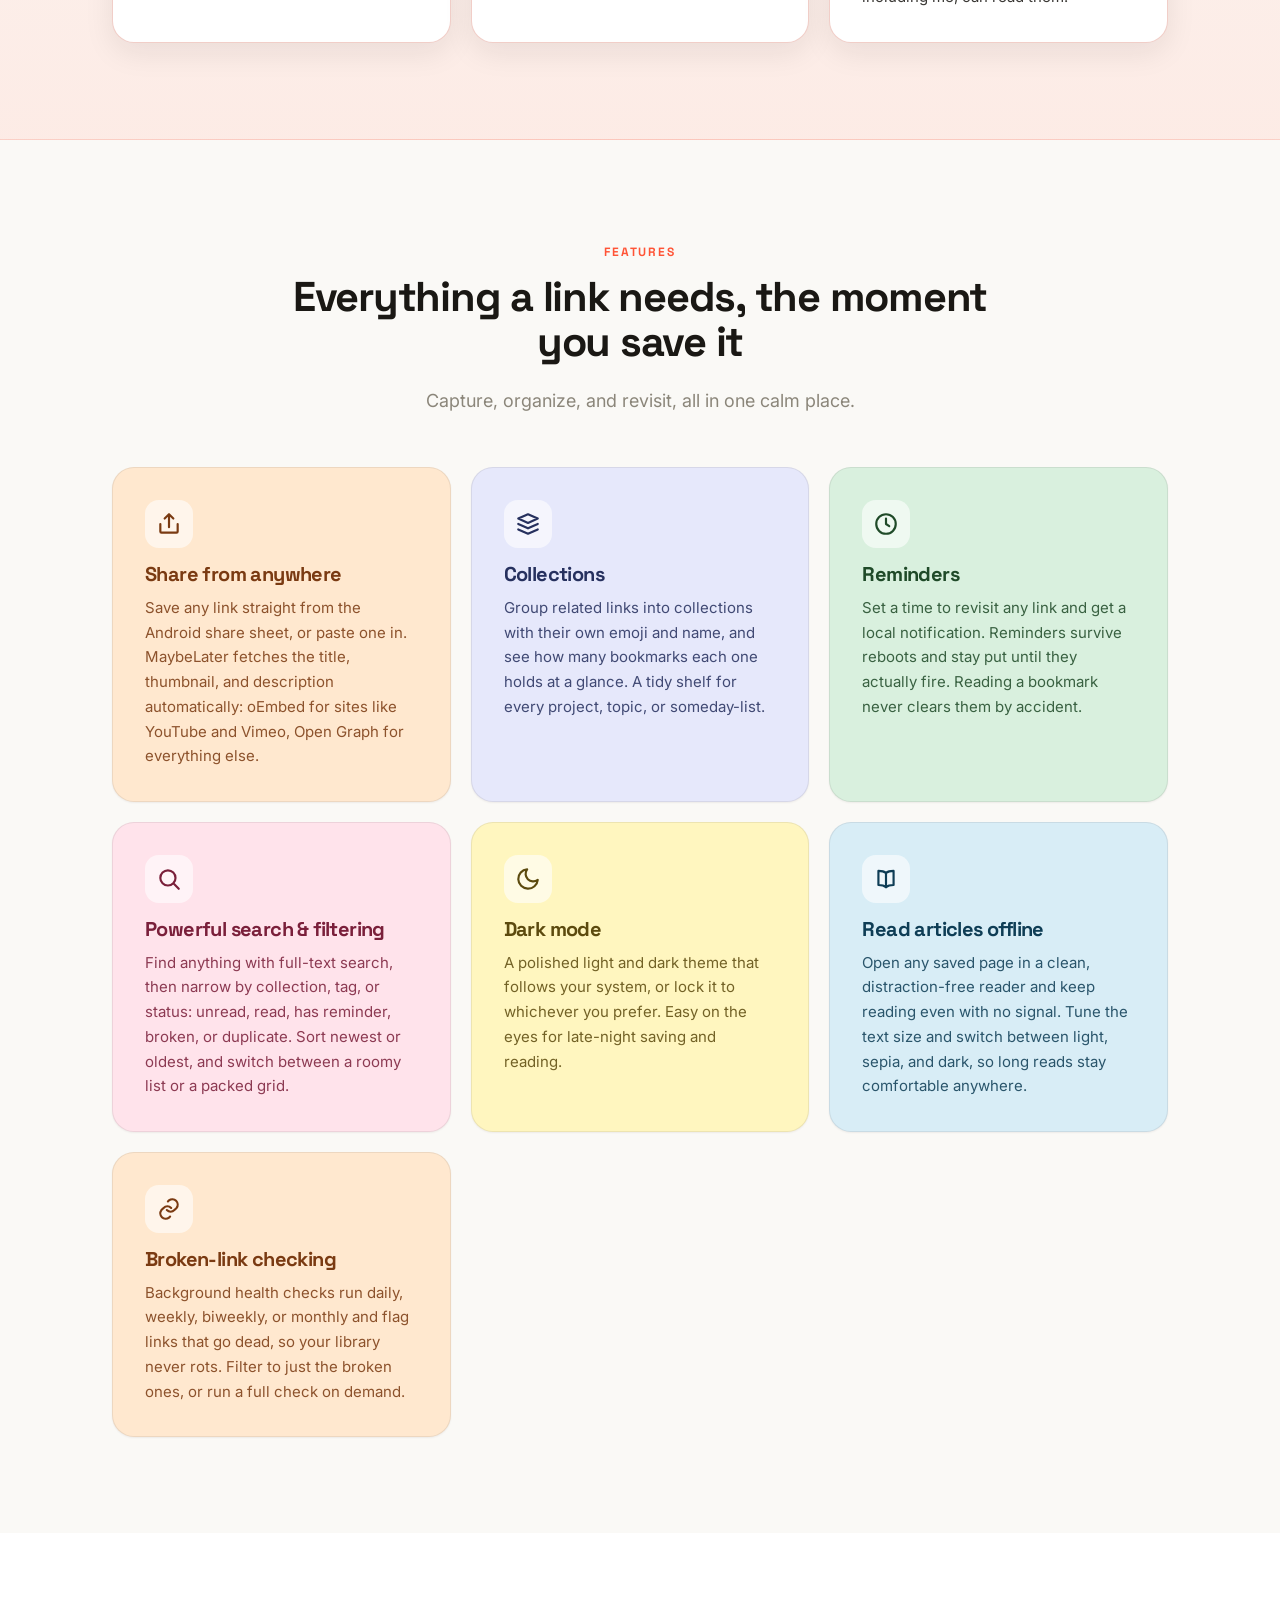
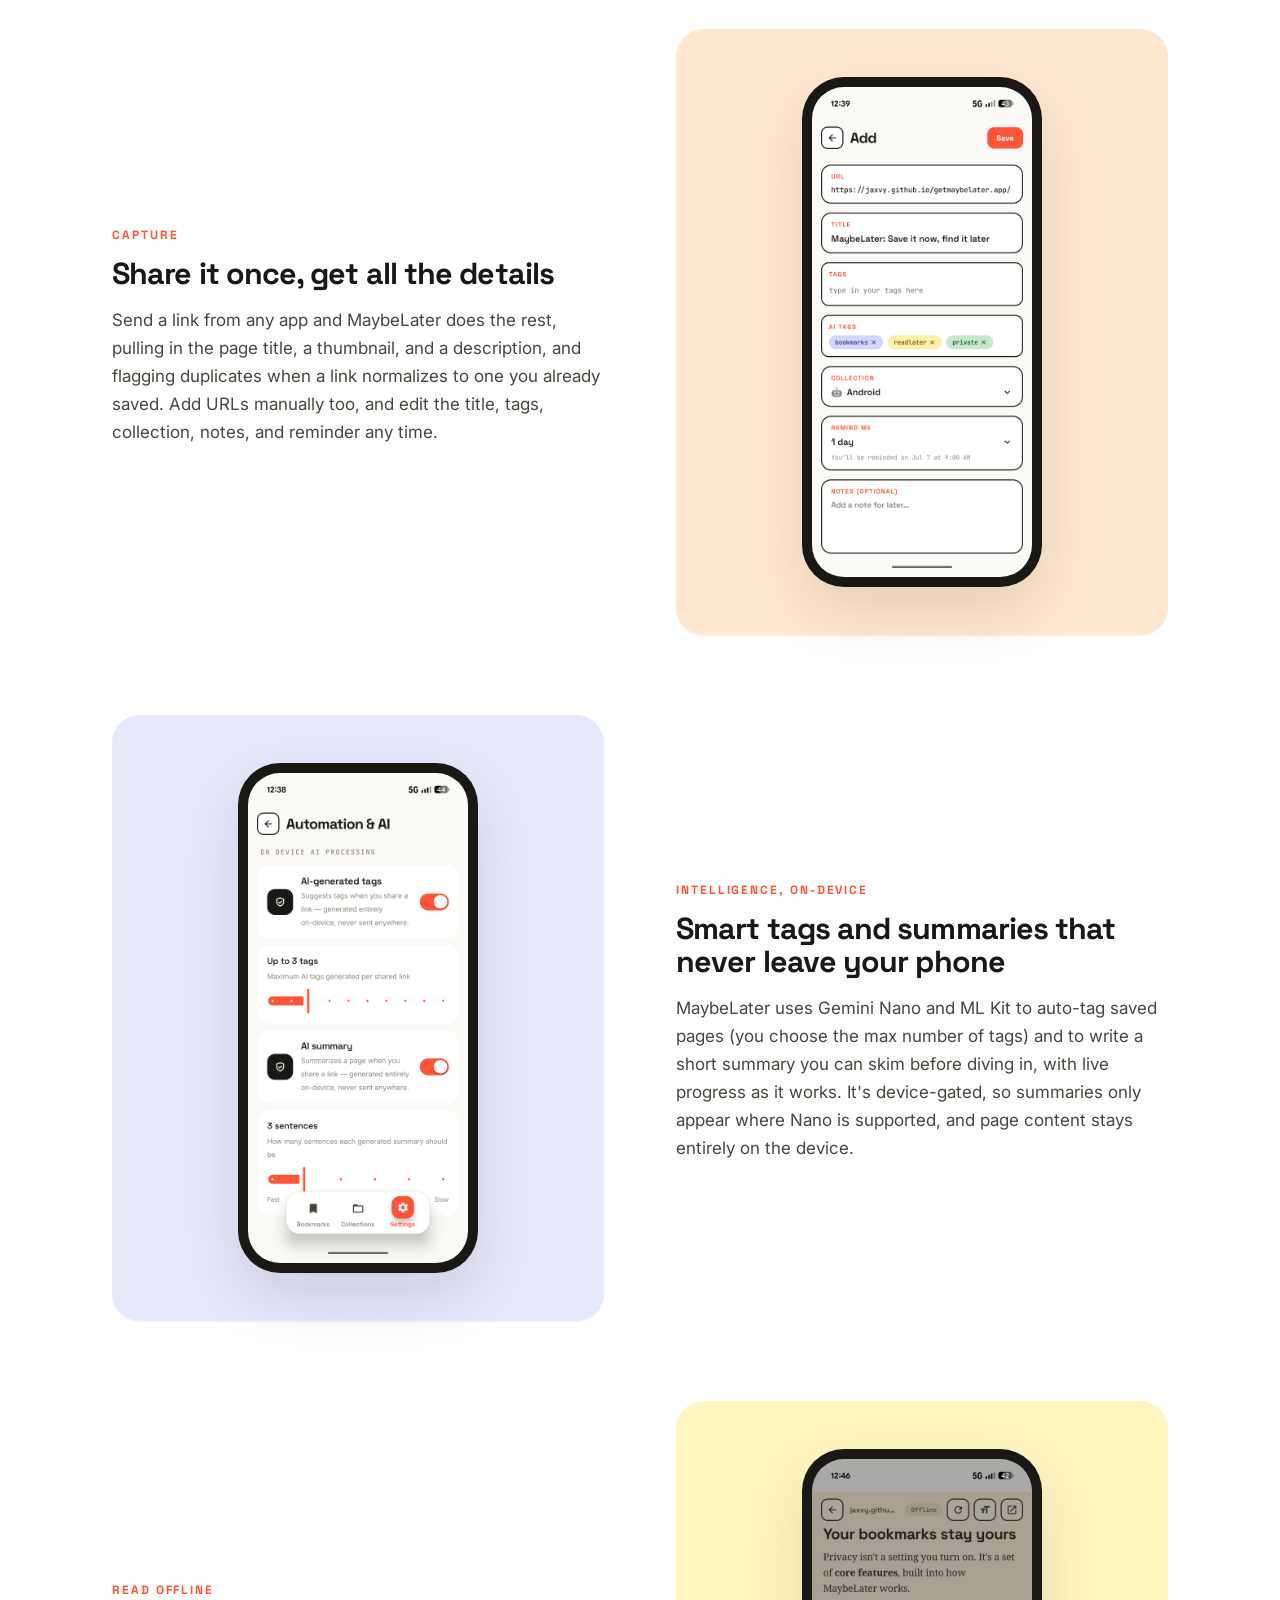
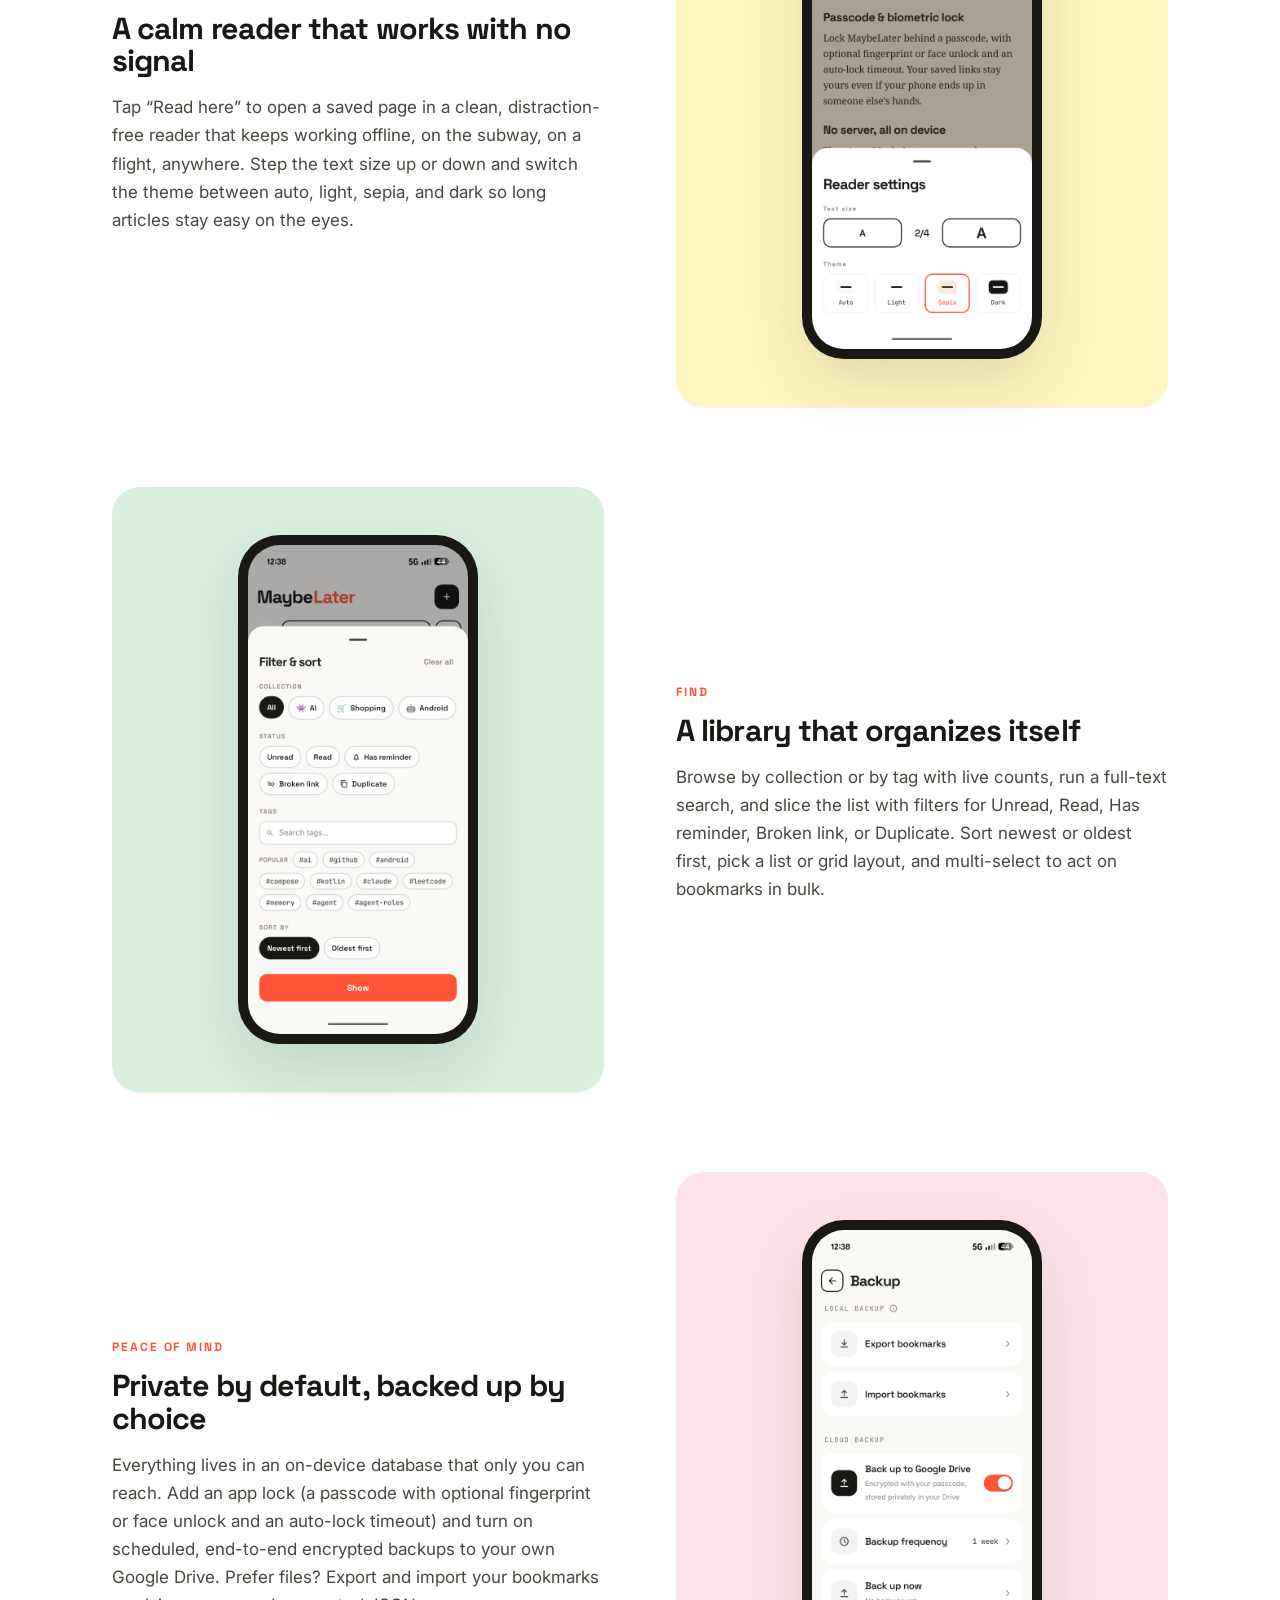
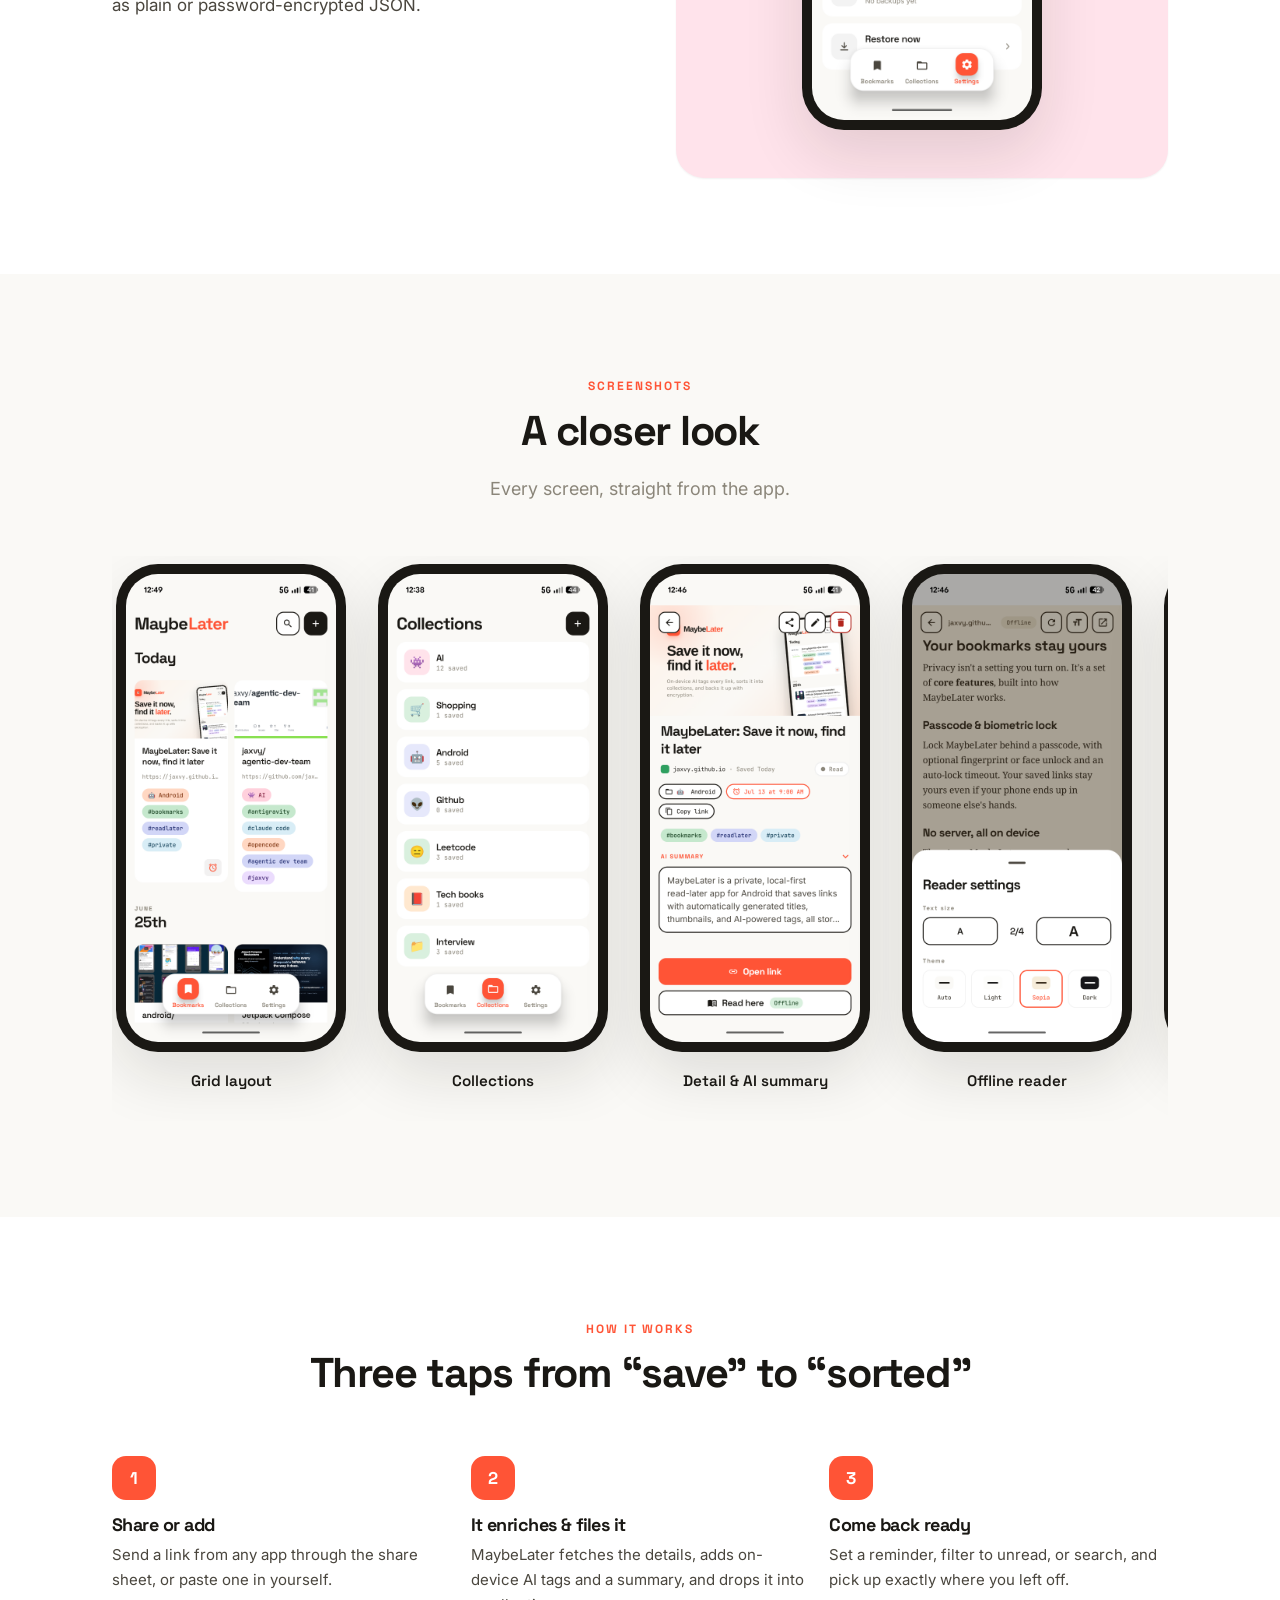
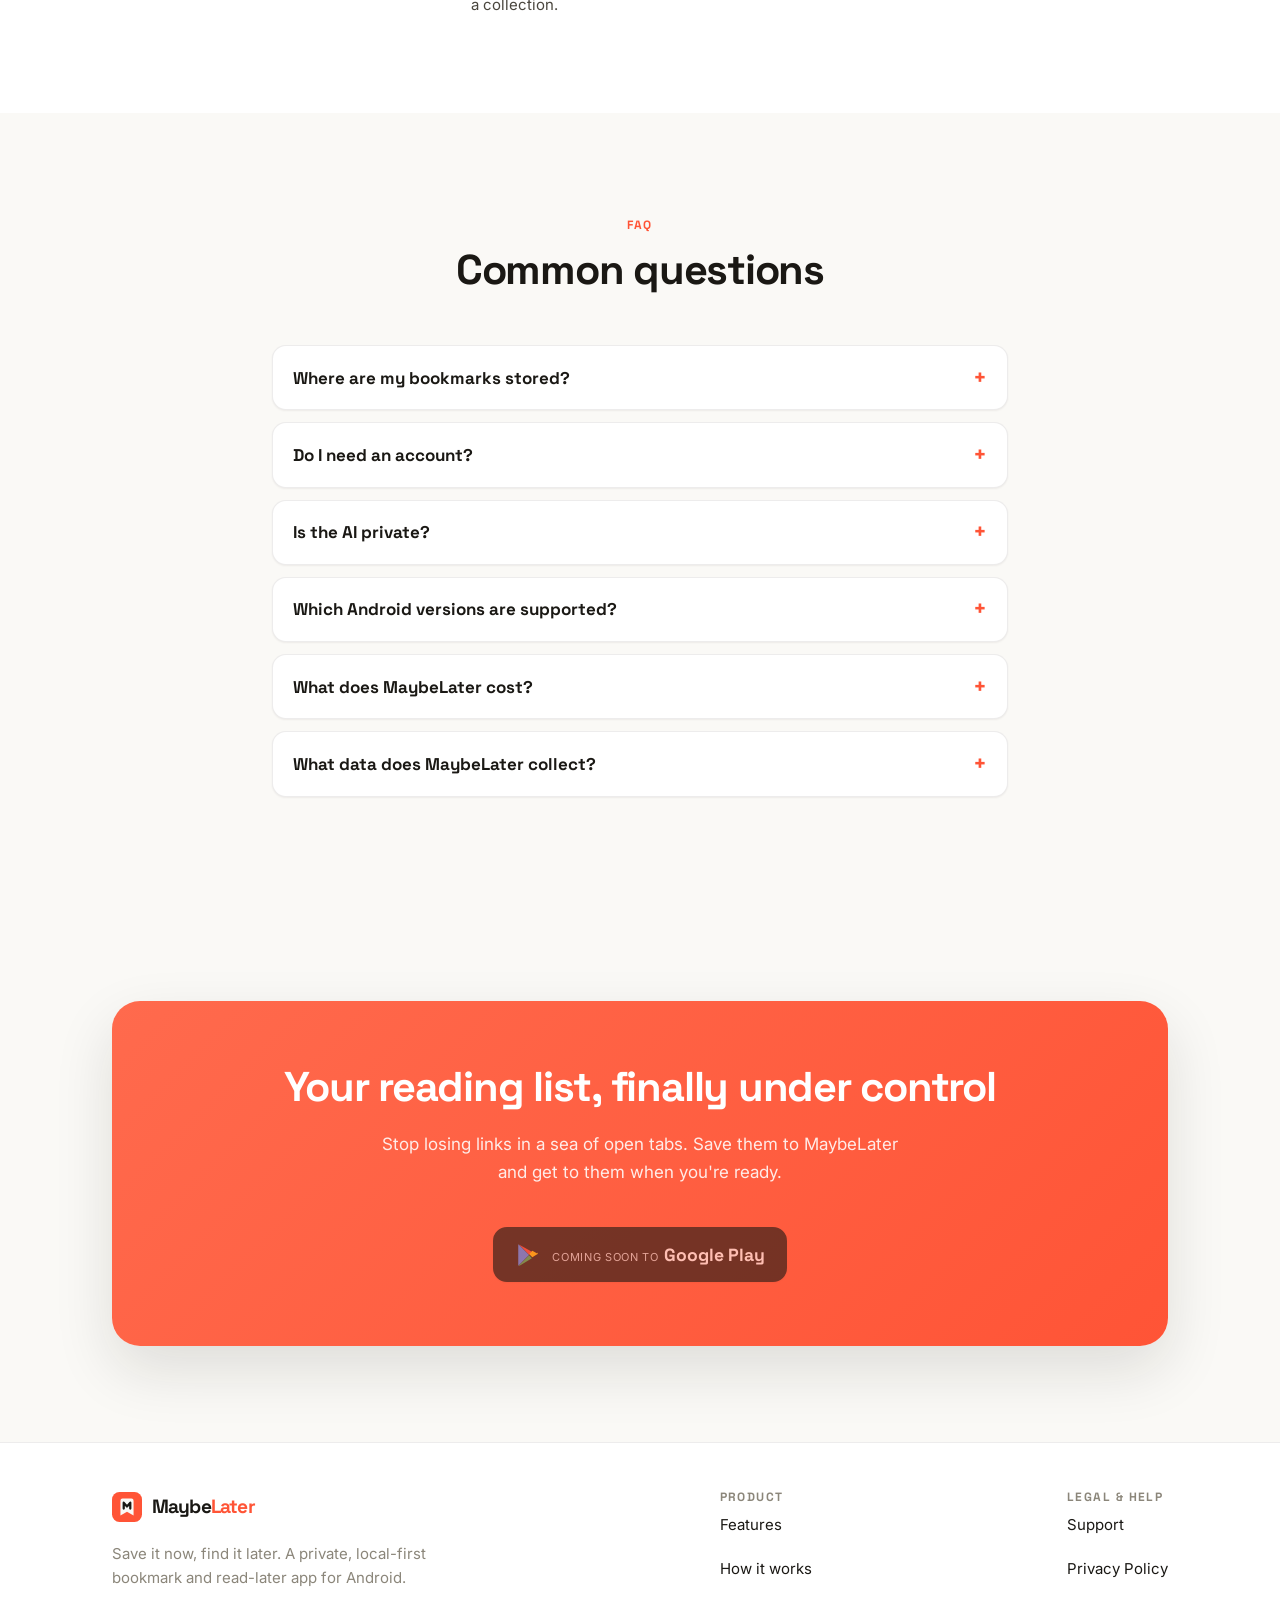
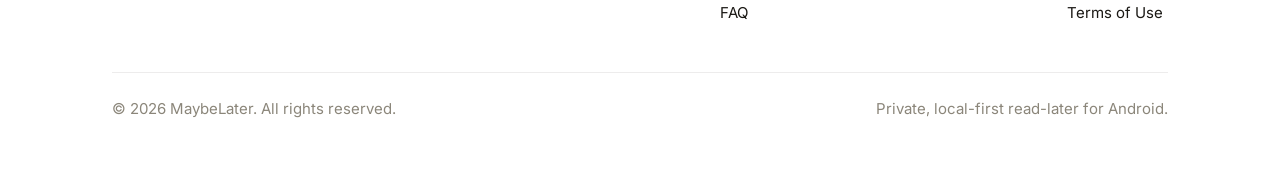
==== commit e6482d48: "Refresh screenshots; add offline reader and dark mode Replace all app screenshots with the latest ca" ====
--- a/index.html
+++ b/index.html
@@ -139,6 +139,11 @@
           <p>A polished light and dark theme that follows your system, or lock it to whichever you prefer. Easy on the eyes for late-night saving and reading.</p>
         </article>
         <article class="card">
+          <div class="card__icon"><svg viewBox="0 0 24 24" fill="none" stroke="currentColor" stroke-width="2" stroke-linecap="round" stroke-linejoin="round"><path d="M12 6.5C10.4 5.1 8 4.5 5 4.5v13c3 0 5.4.6 7 2 1.6-1.4 4-2 7-2v-13c-3 0-5.4.6-7 2z"/><path d="M12 6.5v13"/></svg></div>
+          <h3>Read articles offline</h3>
+          <p>Open any saved page in a clean, distraction-free reader and keep reading even with no signal. Tune the text size and switch between light, sepia, and dark, so long reads stay comfortable anywhere.</p>
+        </article>
+        <article class="card">
           <div class="card__icon"><svg viewBox="0 0 24 24" fill="none" stroke="currentColor" stroke-width="2" stroke-linecap="round" stroke-linejoin="round"><path d="M10 13a5 5 0 0 0 7 0l2-2a5 5 0 0 0-7-7l-1 1"/><path d="M14 11a5 5 0 0 0-7 0l-2 2a5 5 0 0 0 7 7l1-1"/></svg></div>
           <h3>Broken-link checking</h3>
           <p>Background health checks run daily, weekly, biweekly, or monthly and flag links that go dead, so your library never rots. Filter to just the broken ones, or run a full check on demand.</p>
@@ -172,6 +177,16 @@
       </div>
       <div class="feature-row">
         <div class="feature-row__copy">
+          <span class="eyebrow">Read offline</span>
+          <h3>A calm reader that works with no signal</h3>
+          <p>Tap “Read here” to open a saved page in a clean, distraction-free reader that keeps working offline, on the subway, on a flight, anywhere. Step the text size up or down and switch the theme between auto, light, sepia, and dark so long articles stay easy on the eyes.</p>
+        </div>
+        <div class="feature-row__media feature-row__media--butter">
+          <div class="device"><img src="assets/img/screens/reader-offline.png" loading="lazy" width="1080" height="2404" alt="A saved article open in MaybeLater's offline reader with an Offline badge, and Reader settings for text size and a light, sepia, or dark theme."></div>
+        </div>
+      </div>
+      <div class="feature-row">
+        <div class="feature-row__copy">
           <span class="eyebrow">Find</span>
           <h3>A library that organizes itself</h3>
           <p>Browse by collection or by tag with live counts, run a full-text search, and slice the list with filters for Unread, Read, Has reminder, Broken link, or Duplicate. Sort newest or oldest first, pick a list or grid layout, and multi-select to act on bookmarks in bulk.</p>
@@ -211,12 +226,16 @@
           <figcaption>Collections</figcaption>
         </figure>
         <figure class="shot" role="listitem">
-          <div class="device"><img src="assets/img/screens/detail-preview.png" loading="lazy" width="1080" height="2404" alt="A bookmark's detail view with a rich link preview, tags, its collection, and the saved URL."></div>
-          <figcaption>Rich link previews</figcaption>
-        </figure>
-        <figure class="shot" role="listitem">
-          <div class="device"><img src="assets/img/screens/detail-summary.png" loading="lazy" width="1080" height="2404" alt="The same bookmark scrolled to its on-device AI summary and a scheduled reminder."></div>
-          <figcaption>AI summary &amp; reminders</figcaption>
+          <div class="device"><img src="assets/img/screens/detail-summary.png" loading="lazy" width="1080" height="2404" alt="A bookmark's detail view with a rich link preview, its collection and reminder, tags, an on-device AI summary, and a Read here button for offline reading."></div>
+          <figcaption>Detail &amp; AI summary</figcaption>
+        </figure>
+        <figure class="shot" role="listitem">
+          <div class="device"><img src="assets/img/screens/reader-offline.png" loading="lazy" width="1080" height="2404" alt="A saved article open in the offline reader with an Offline badge, plus Reader settings for text size and a light, sepia, or dark theme."></div>
+          <figcaption>Offline reader</figcaption>
+        </figure>
+        <figure class="shot" role="listitem">
+          <div class="device"><img src="assets/img/screens/appearance-dark.png" loading="lazy" width="1080" height="2404" alt="The Appearance settings with a Theme picker set to Dark, offering Light, Dark, and System options."></div>
+          <figcaption>Dark mode</figcaption>
         </figure>
         <figure class="shot" role="listitem">
           <div class="device"><img src="assets/img/screens/automation-links.png" loading="lazy" width="1080" height="2404" alt="Automation settings for automatic link checks with a check frequency and a check-now action."></div>
--- a/assets/css/styles.css
+++ b/assets/css/styles.css
@@ -304,6 +304,7 @@
 .feature-row__media--peri  { background: var(--peri-bg); }
 .feature-row__media--mint  { background: var(--mint-bg); }
 .feature-row__media--blush { background: var(--blush-bg); }
+.feature-row__media--butter { background: var(--butter-bg); }
 .feature-row__media .device { width: min(240px, 62vw); }
 .feature-row h3 { font-size: clamp(1.4rem, 3vw, 1.9rem); }
 .feature-row p { color: var(--ink-2); margin: 0; }
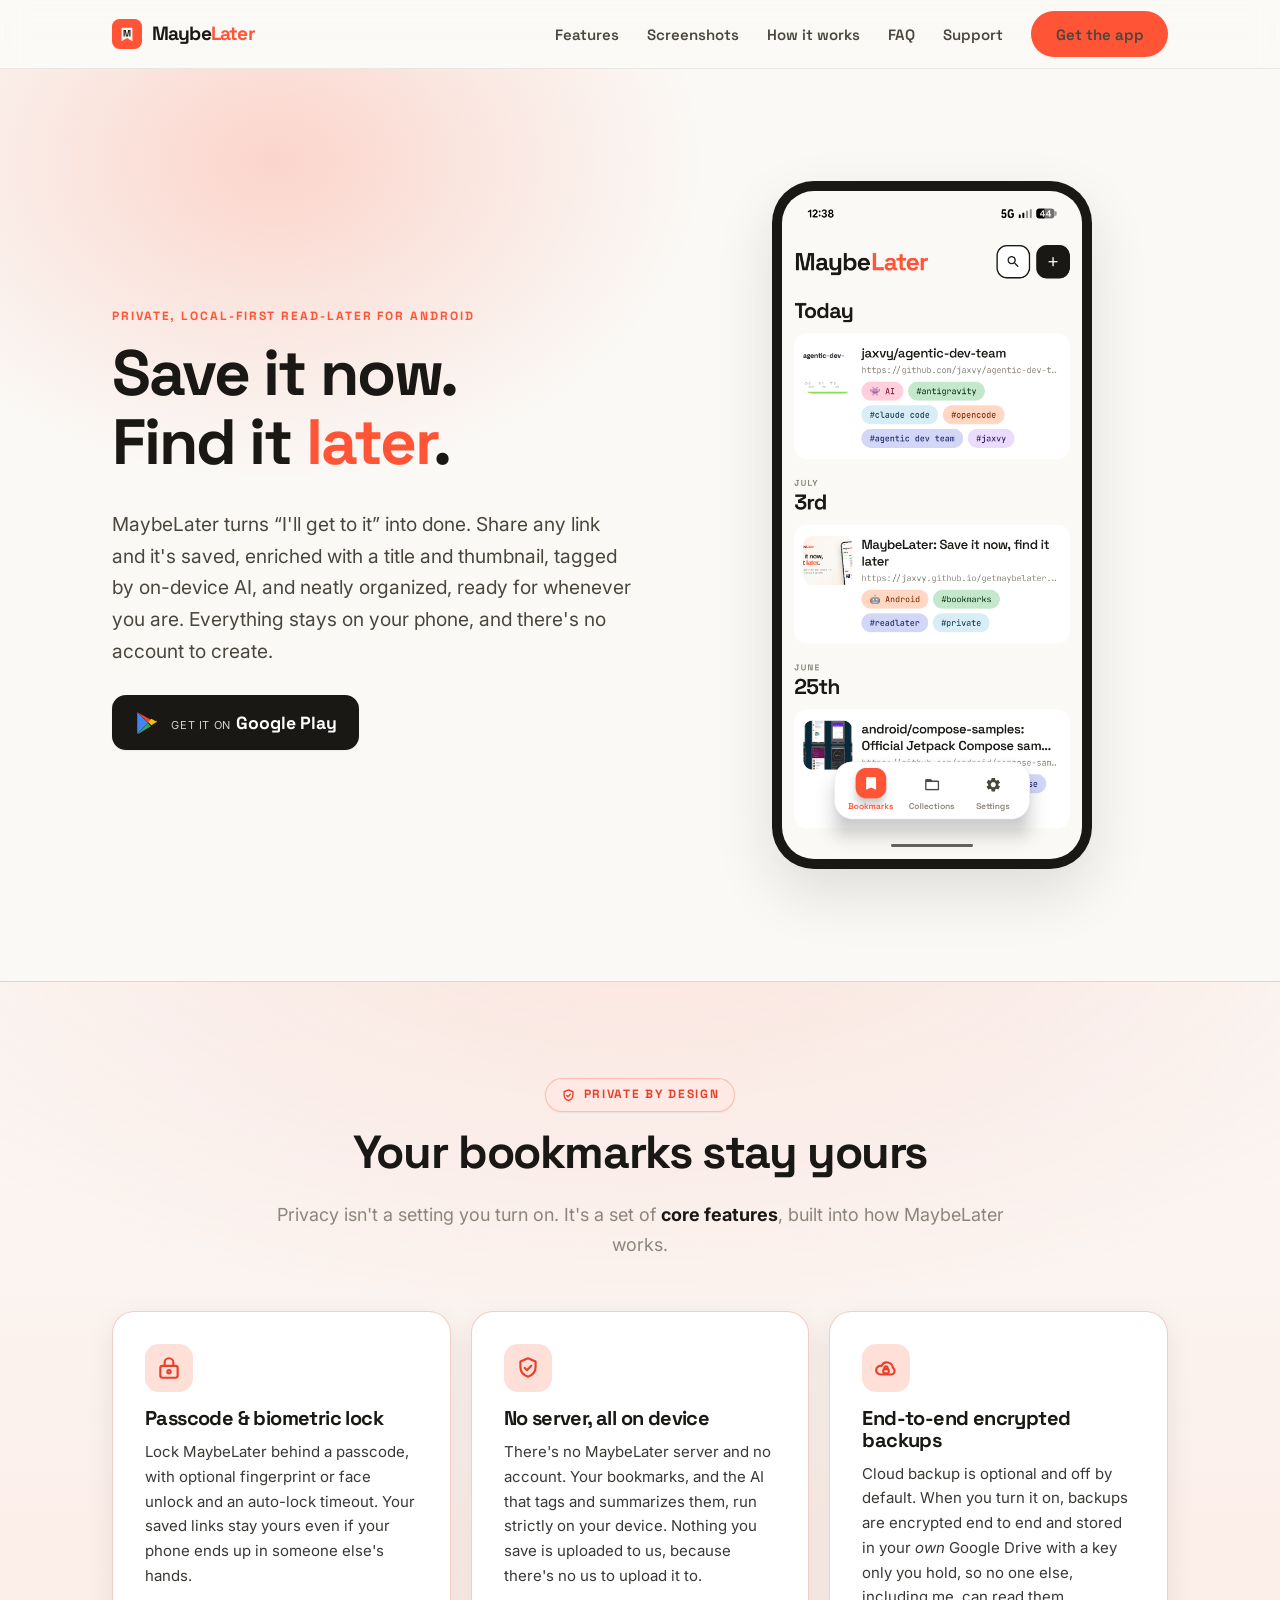
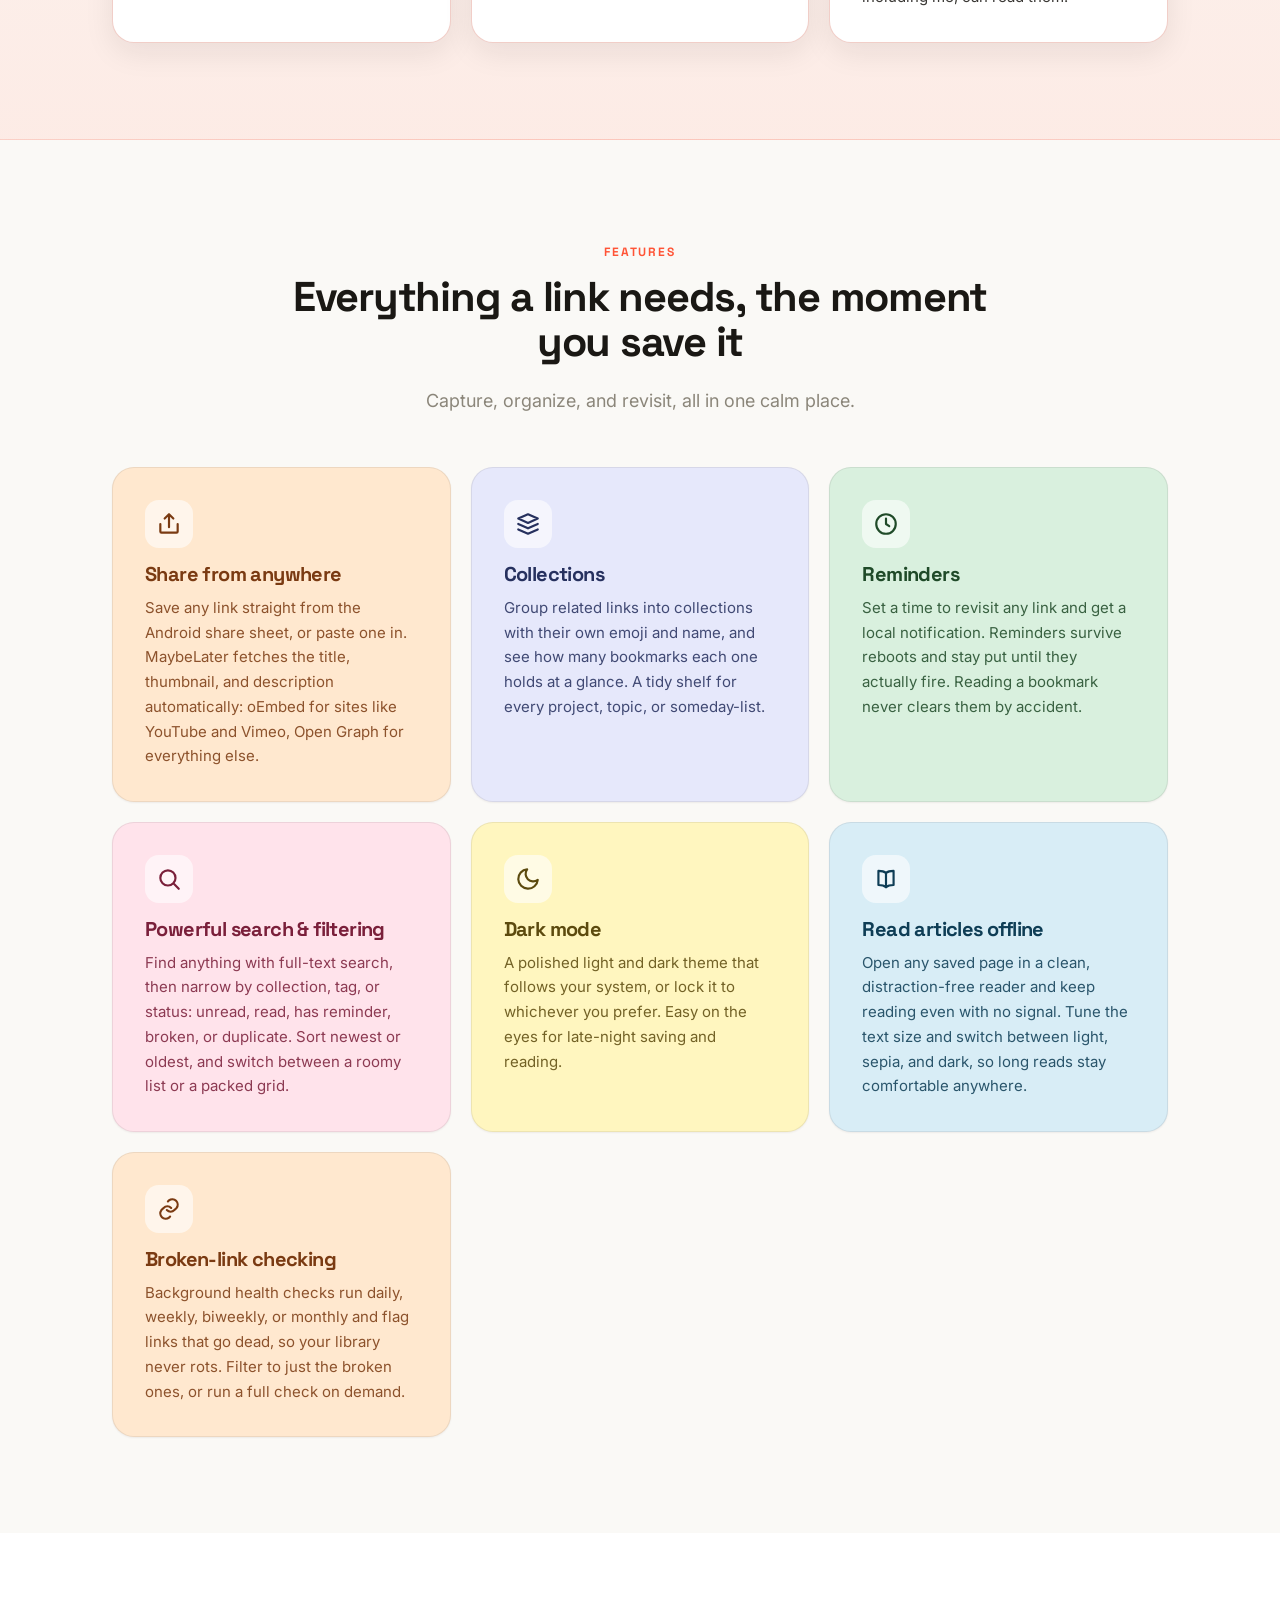
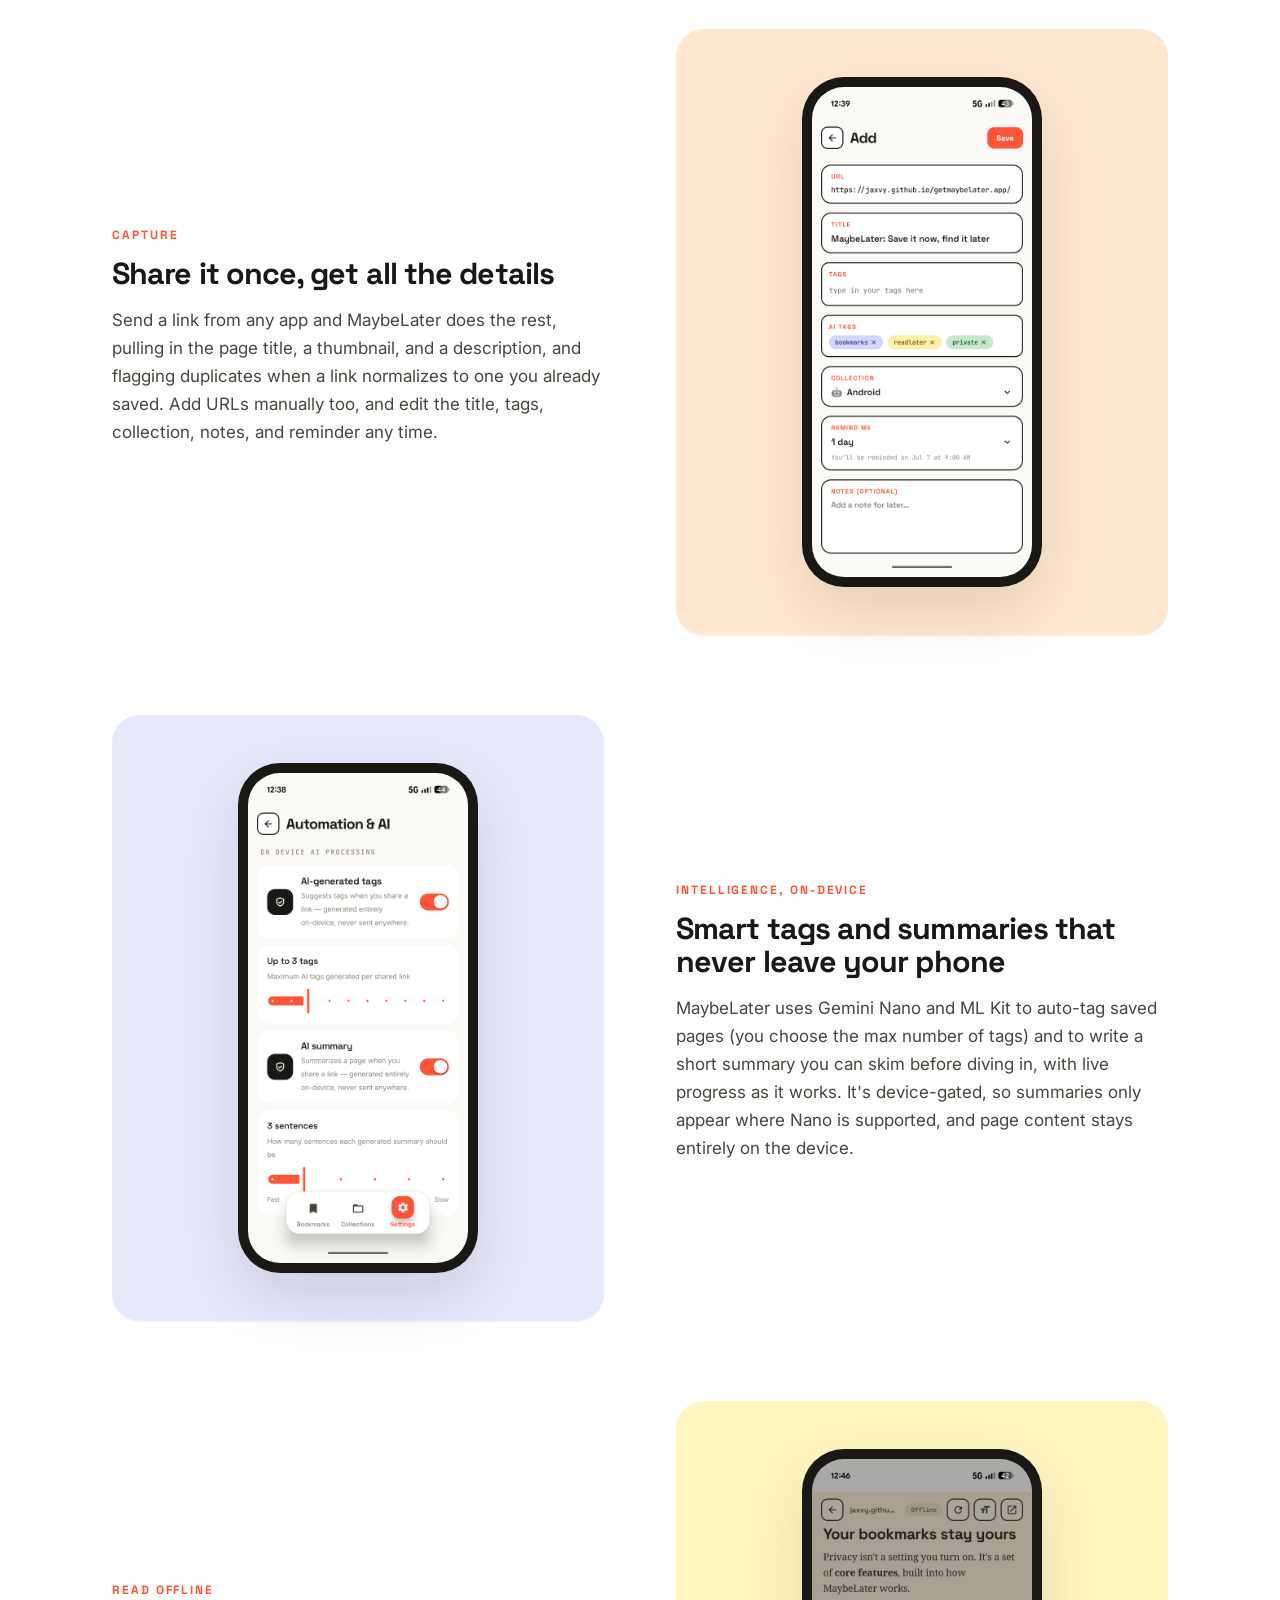
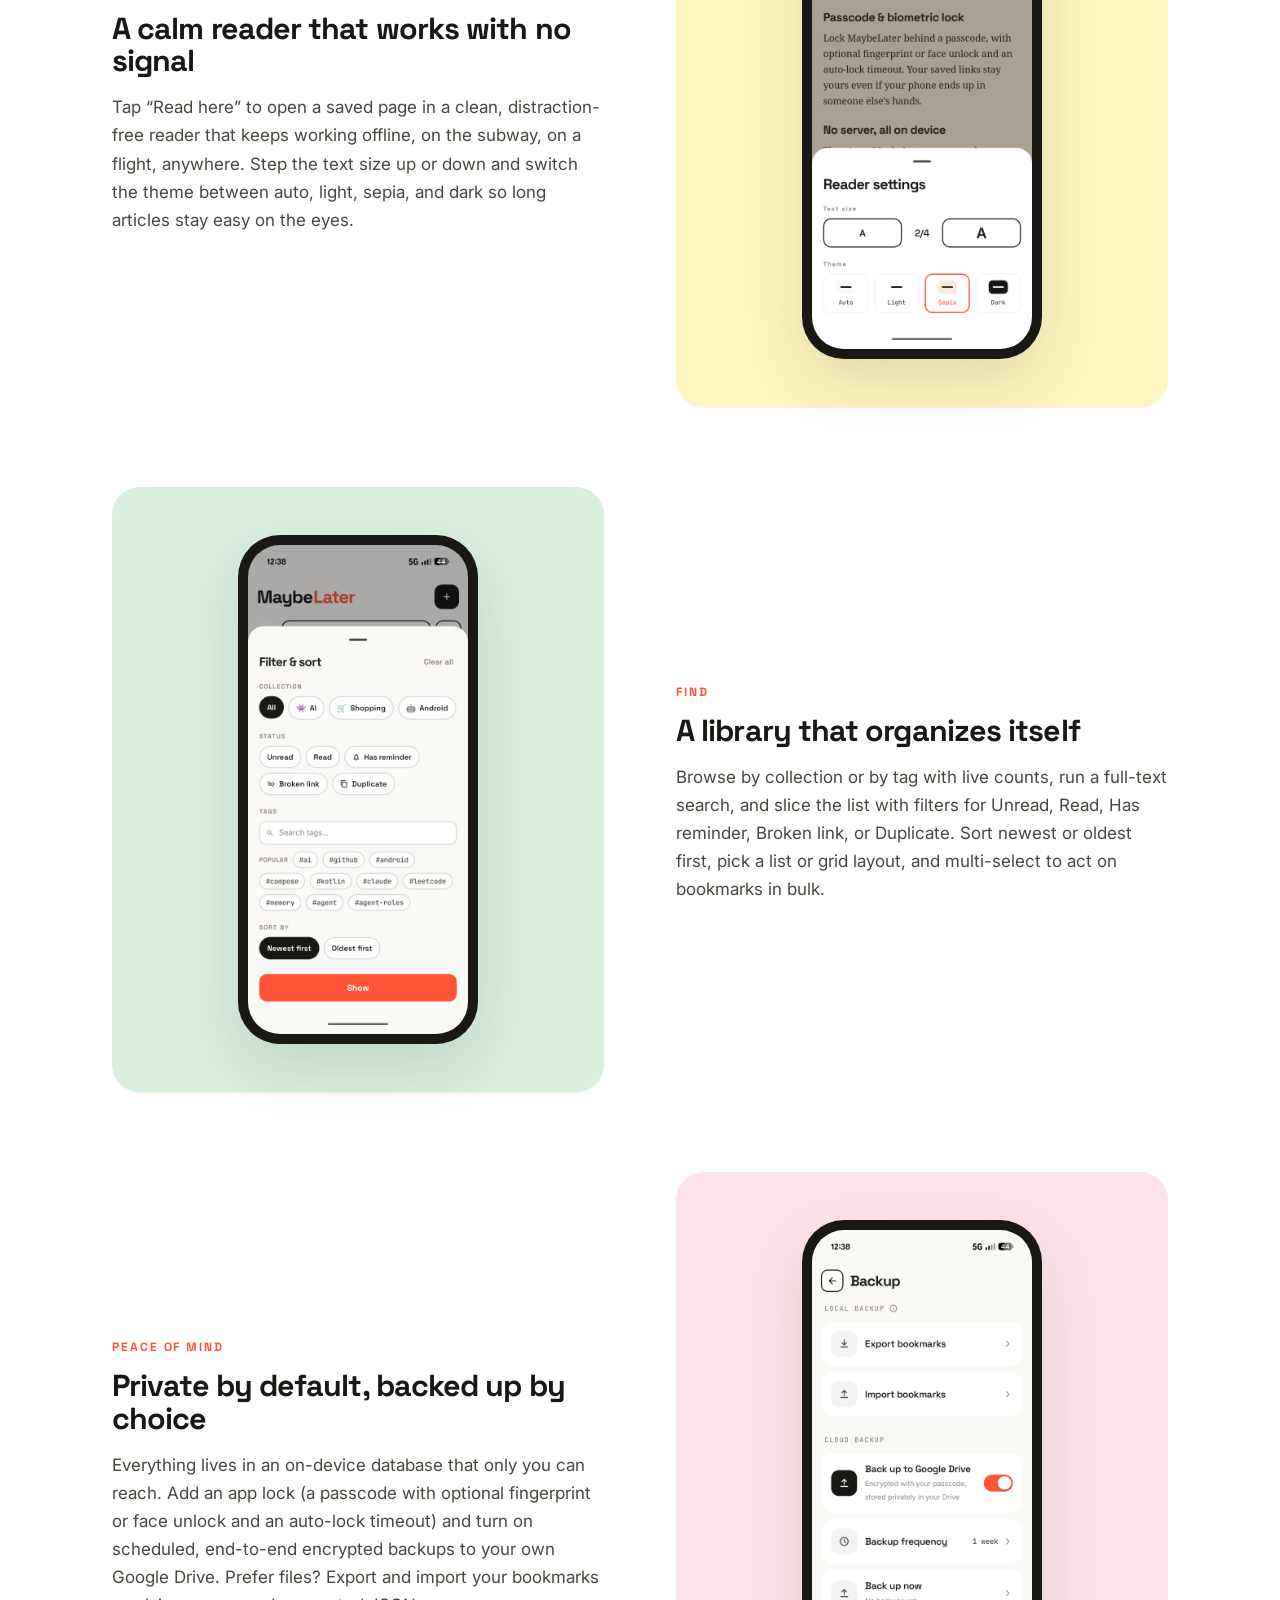
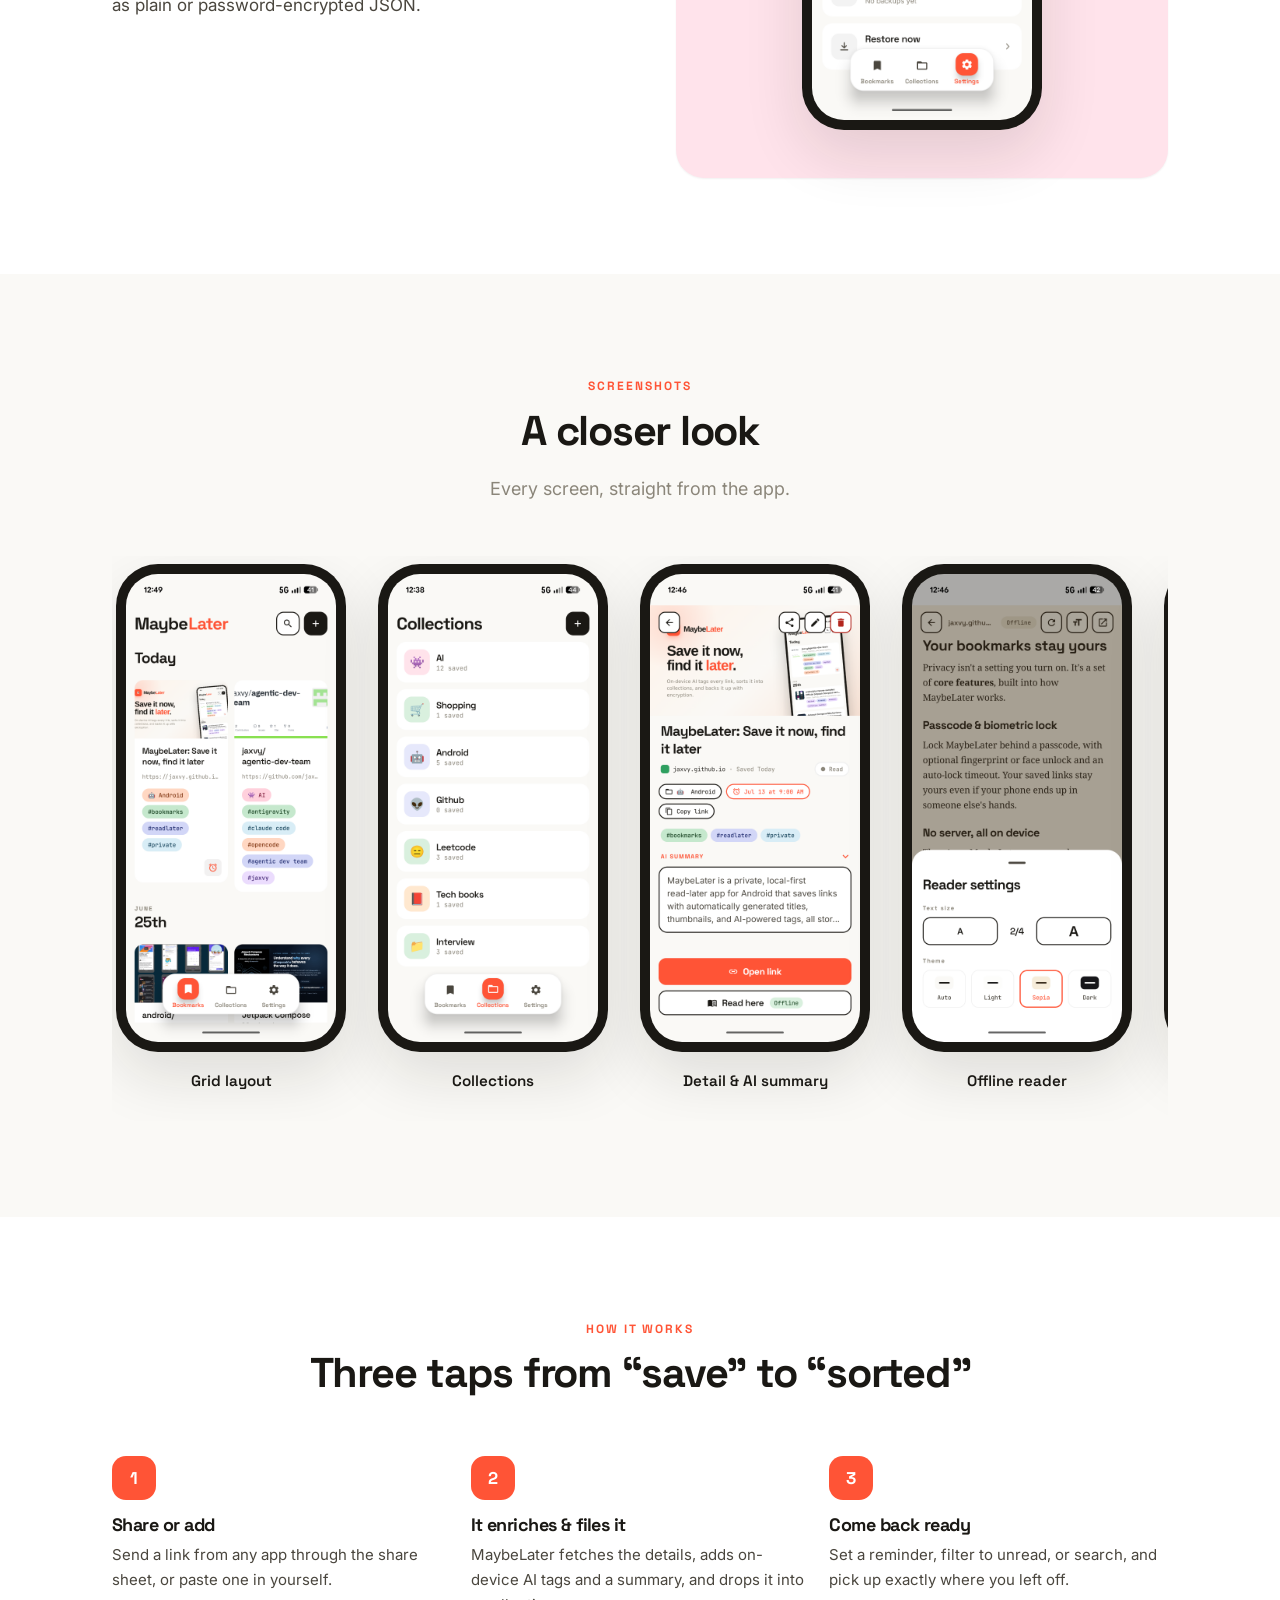
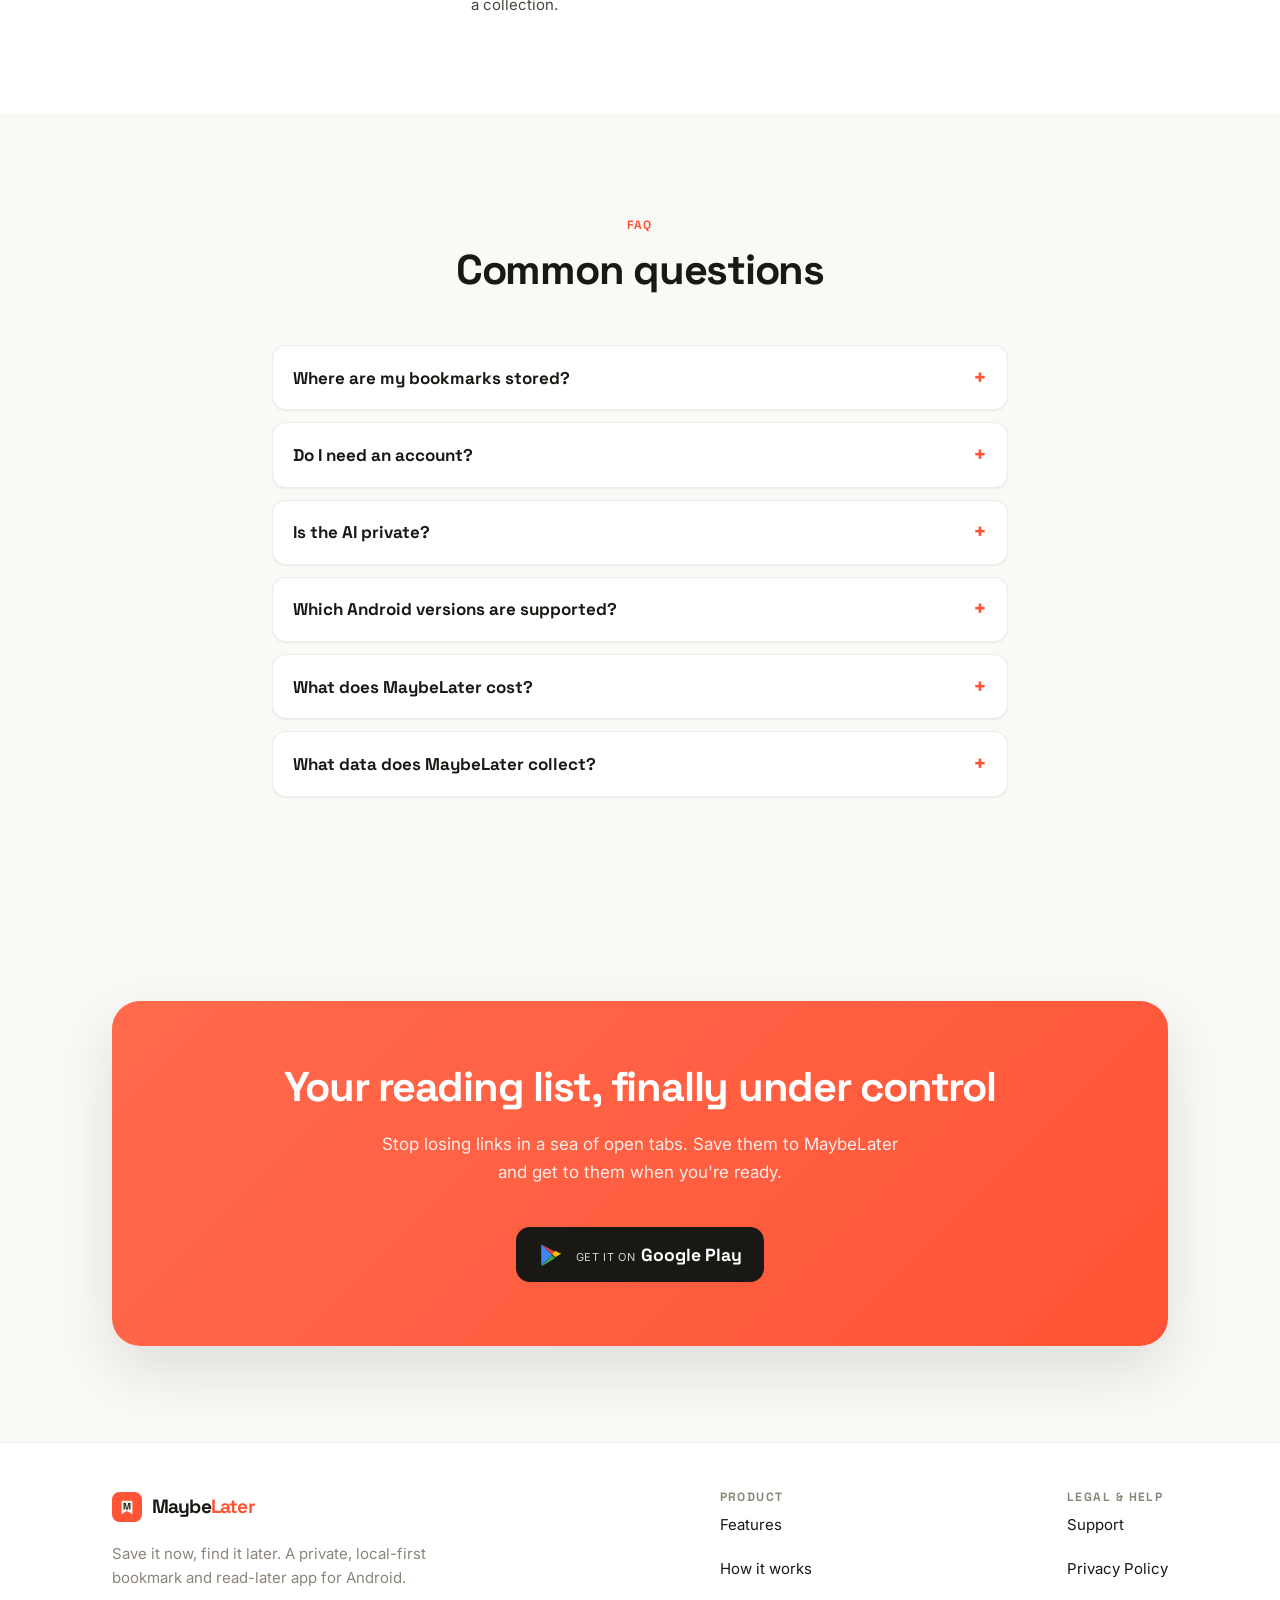
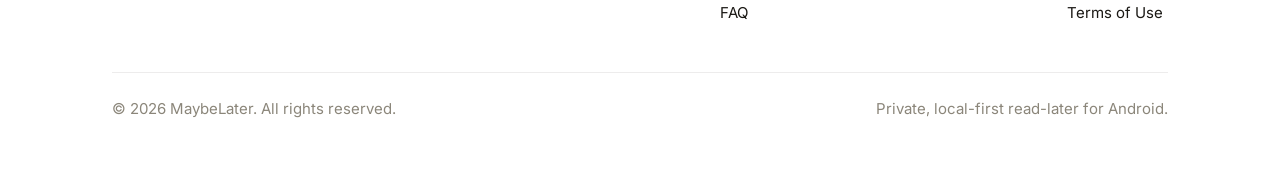
==== commit 4b3dc7cb: "Link download buttons to the live Google Play listing The MaybeLater app is now published, so replac" ====
--- a/index.html
+++ b/index.html
@@ -40,7 +40,7 @@
         <li><a href="#how">How it works</a></li>
         <li><a href="#faq">FAQ</a></li>
         <li><a href="support.html">Support</a></li>
-        <li><a class="btn btn--primary" href="PLAYSTORE_URL" aria-disabled="true">Get the app</a></li>
+        <li><a class="btn btn--primary" href="https://play.google.com/store/apps/details?id=com.jaxvy.maybelater">Get the app</a></li>
       </ul>
     </nav>
   </div>
@@ -56,10 +56,10 @@
           <h1>Save it now.<br>Find it <span class="accent">later</span>.</h1>
           <p class="hero__lead">MaybeLater turns “I'll get to it” into done. Share any link and it's saved, enriched with a title and thumbnail, tagged by on-device AI, and neatly organized, ready for whenever you are. Everything stays on your phone, and there's no account to create.</p>
           <div class="hero__cta">
-            <a class="badge-play" href="PLAYSTORE_URL" aria-disabled="true" aria-label="Coming soon to Google Play">
+            <a class="badge-play" href="https://play.google.com/store/apps/details?id=com.jaxvy.maybelater" aria-label="Get MaybeLater on Google Play">
               <svg viewBox="0 0 24 24" aria-hidden="true"><path fill="#EA4335" d="M3.6 2.3 13 11.7l2.6-2.6z"/><path fill="#4285F4" d="M3.1 2.1C3 2.3 3 2.6 3 2.9v18.2c0 .3 0 .6.1.8L13 12z"/><path fill="#34A853" d="M3.6 21.7 13 12.3l2.6 2.6-11 6.9c-.4.2-.7.1-1-.1z"/><path fill="#FBBC04" d="M20.5 10.6 16 8l-3 3 3 3 4.5-2.6c.8-.5.8-1.3 0-1.8z"/></svg>
               <span>
-                <span class="badge-play__sub">Coming soon to</span>
+                <span class="badge-play__sub">Get it on</span>
                 <span class="badge-play__main">Google Play</span>
               </span>
             </a>
@@ -319,10 +319,10 @@
         <div class="cta-band__inner">
           <h2>Your reading list, finally under control</h2>
           <p>Stop losing links in a sea of open tabs. Save them to MaybeLater and get to them when you're ready.</p>
-          <a class="badge-play" href="PLAYSTORE_URL" aria-disabled="true" aria-label="Coming soon to Google Play">
+          <a class="badge-play" href="https://play.google.com/store/apps/details?id=com.jaxvy.maybelater" aria-label="Get MaybeLater on Google Play">
             <svg viewBox="0 0 24 24" aria-hidden="true"><path fill="#EA4335" d="M3.6 2.3 13 11.7l2.6-2.6z"/><path fill="#4285F4" d="M3.1 2.1C3 2.3 3 2.6 3 2.9v18.2c0 .3 0 .6.1.8L13 12z"/><path fill="#34A853" d="M3.6 21.7 13 12.3l2.6 2.6-11 6.9c-.4.2-.7.1-1-.1z"/><path fill="#FBBC04" d="M20.5 10.6 16 8l-3 3 3 3 4.5-2.6c.8-.5.8-1.3 0-1.8z"/></svg>
             <span>
-              <span class="badge-play__sub">Coming soon to</span>
+              <span class="badge-play__sub">Get it on</span>
               <span class="badge-play__main">Google Play</span>
             </span>
           </a>
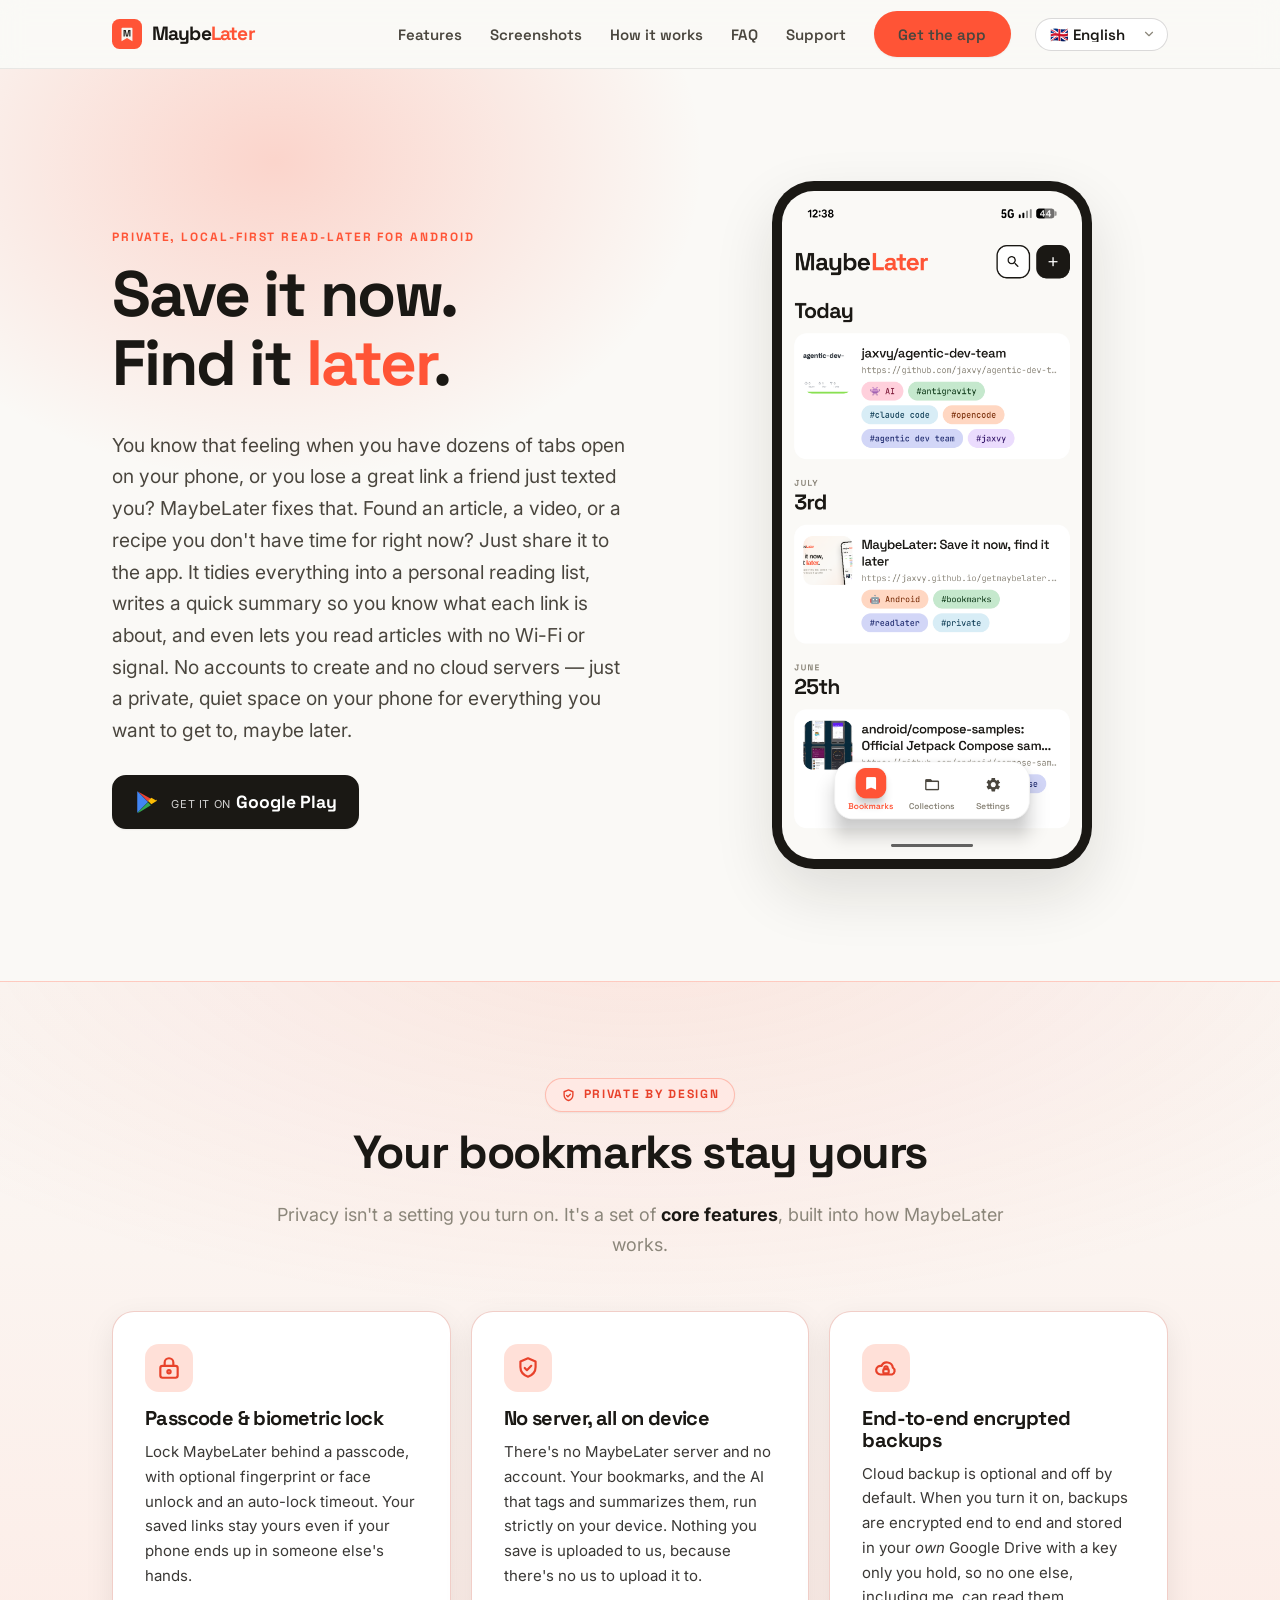
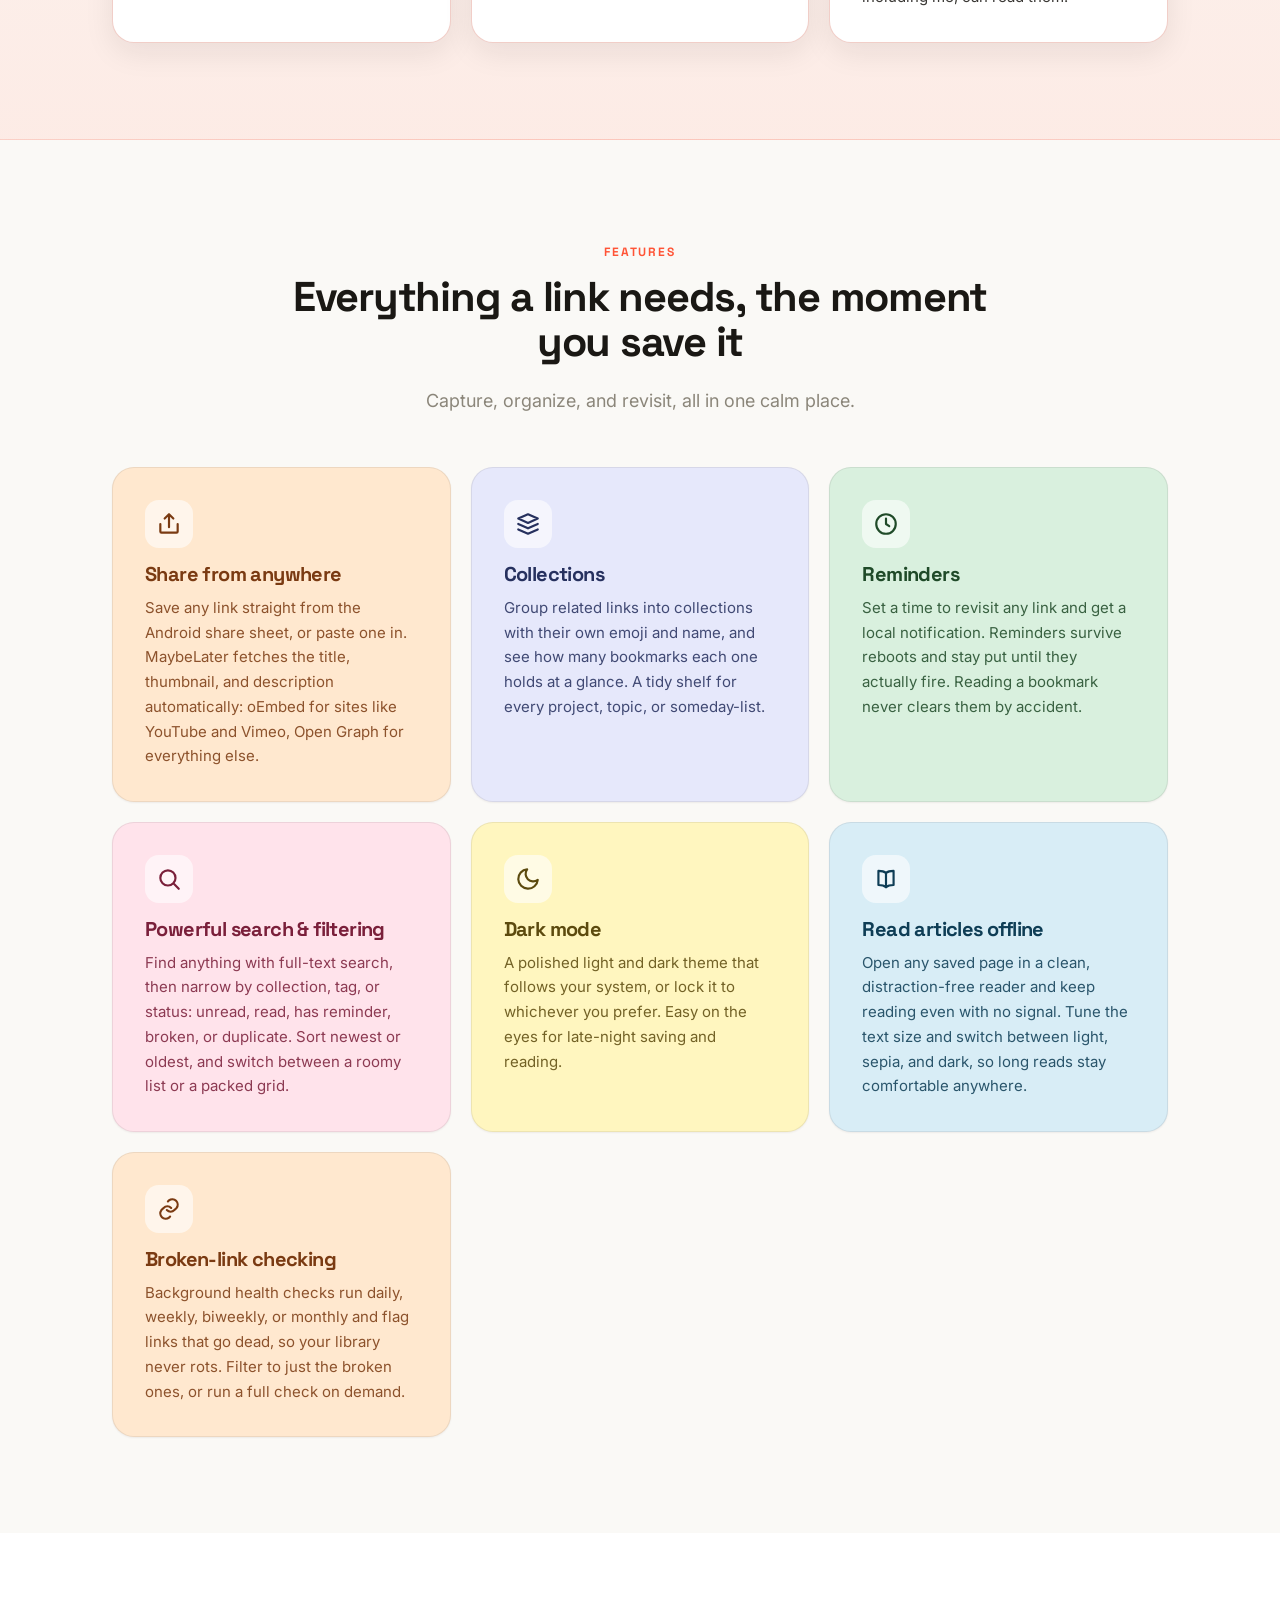
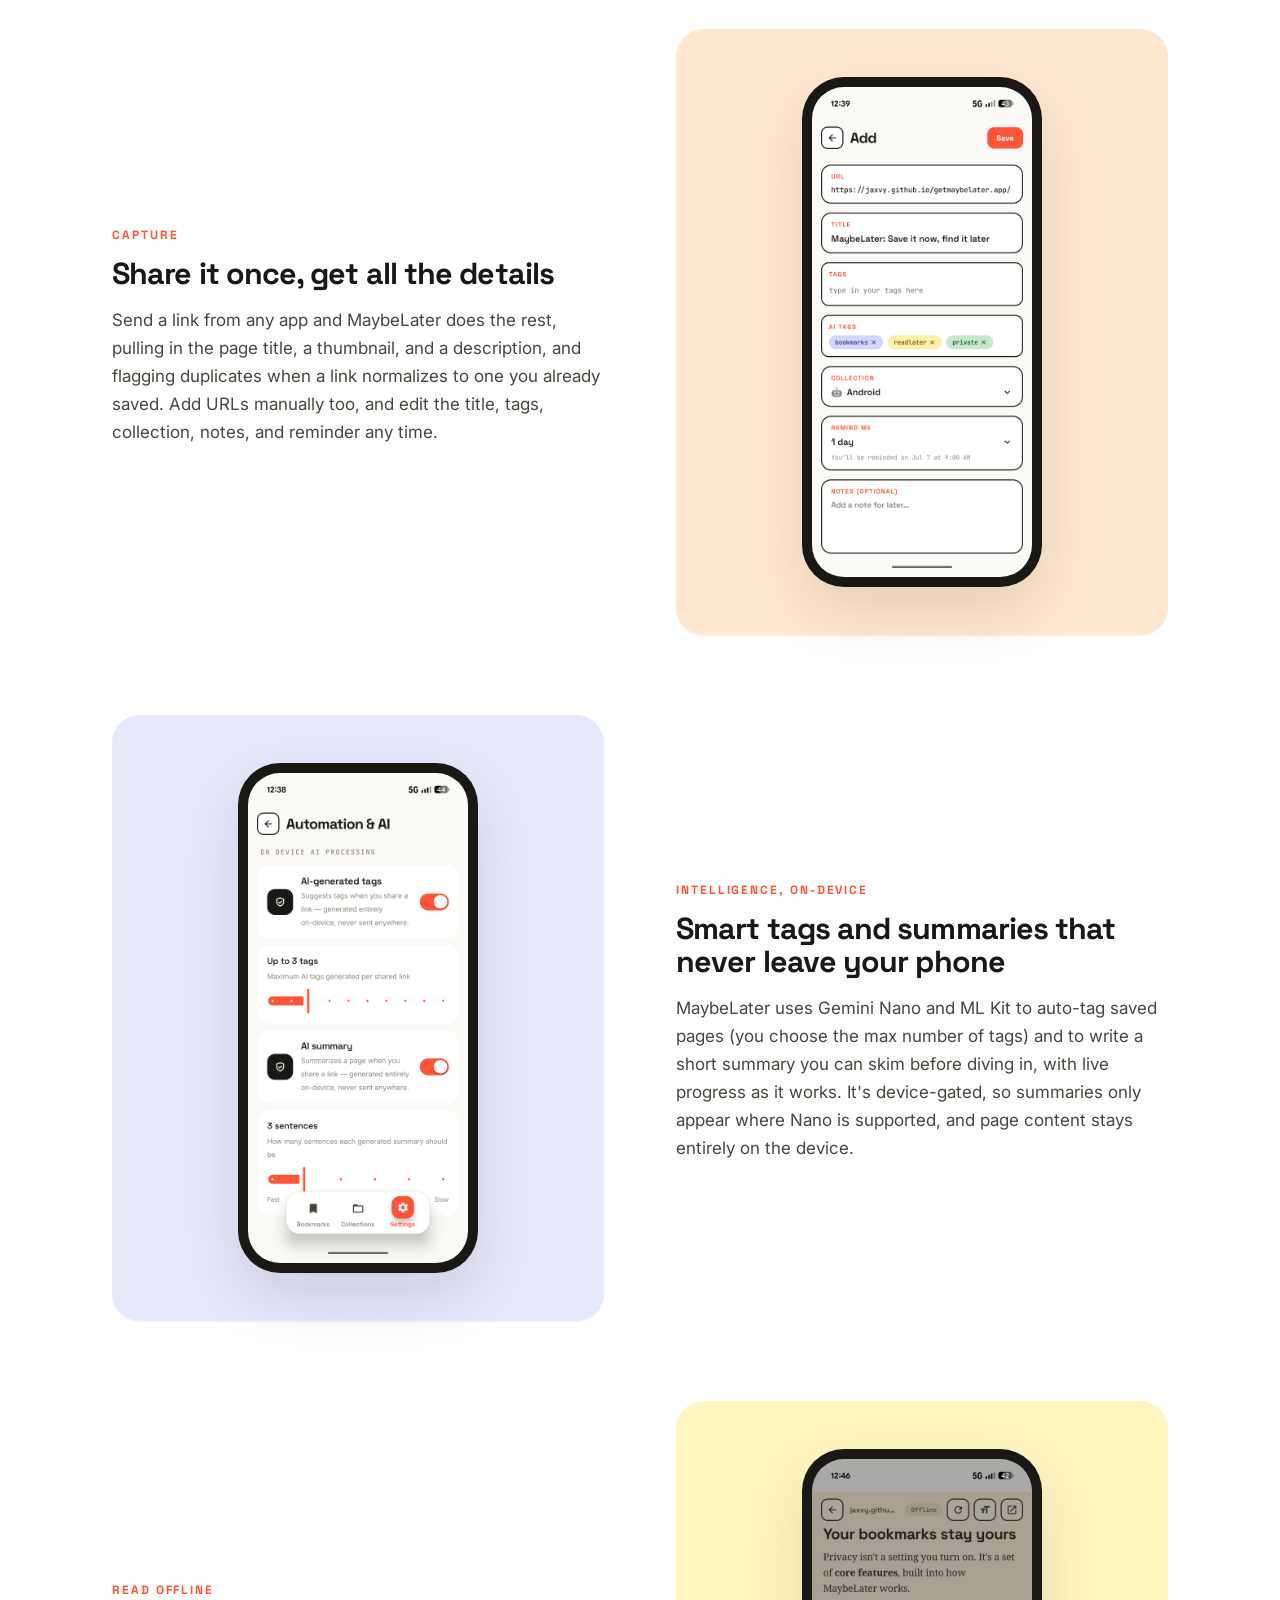
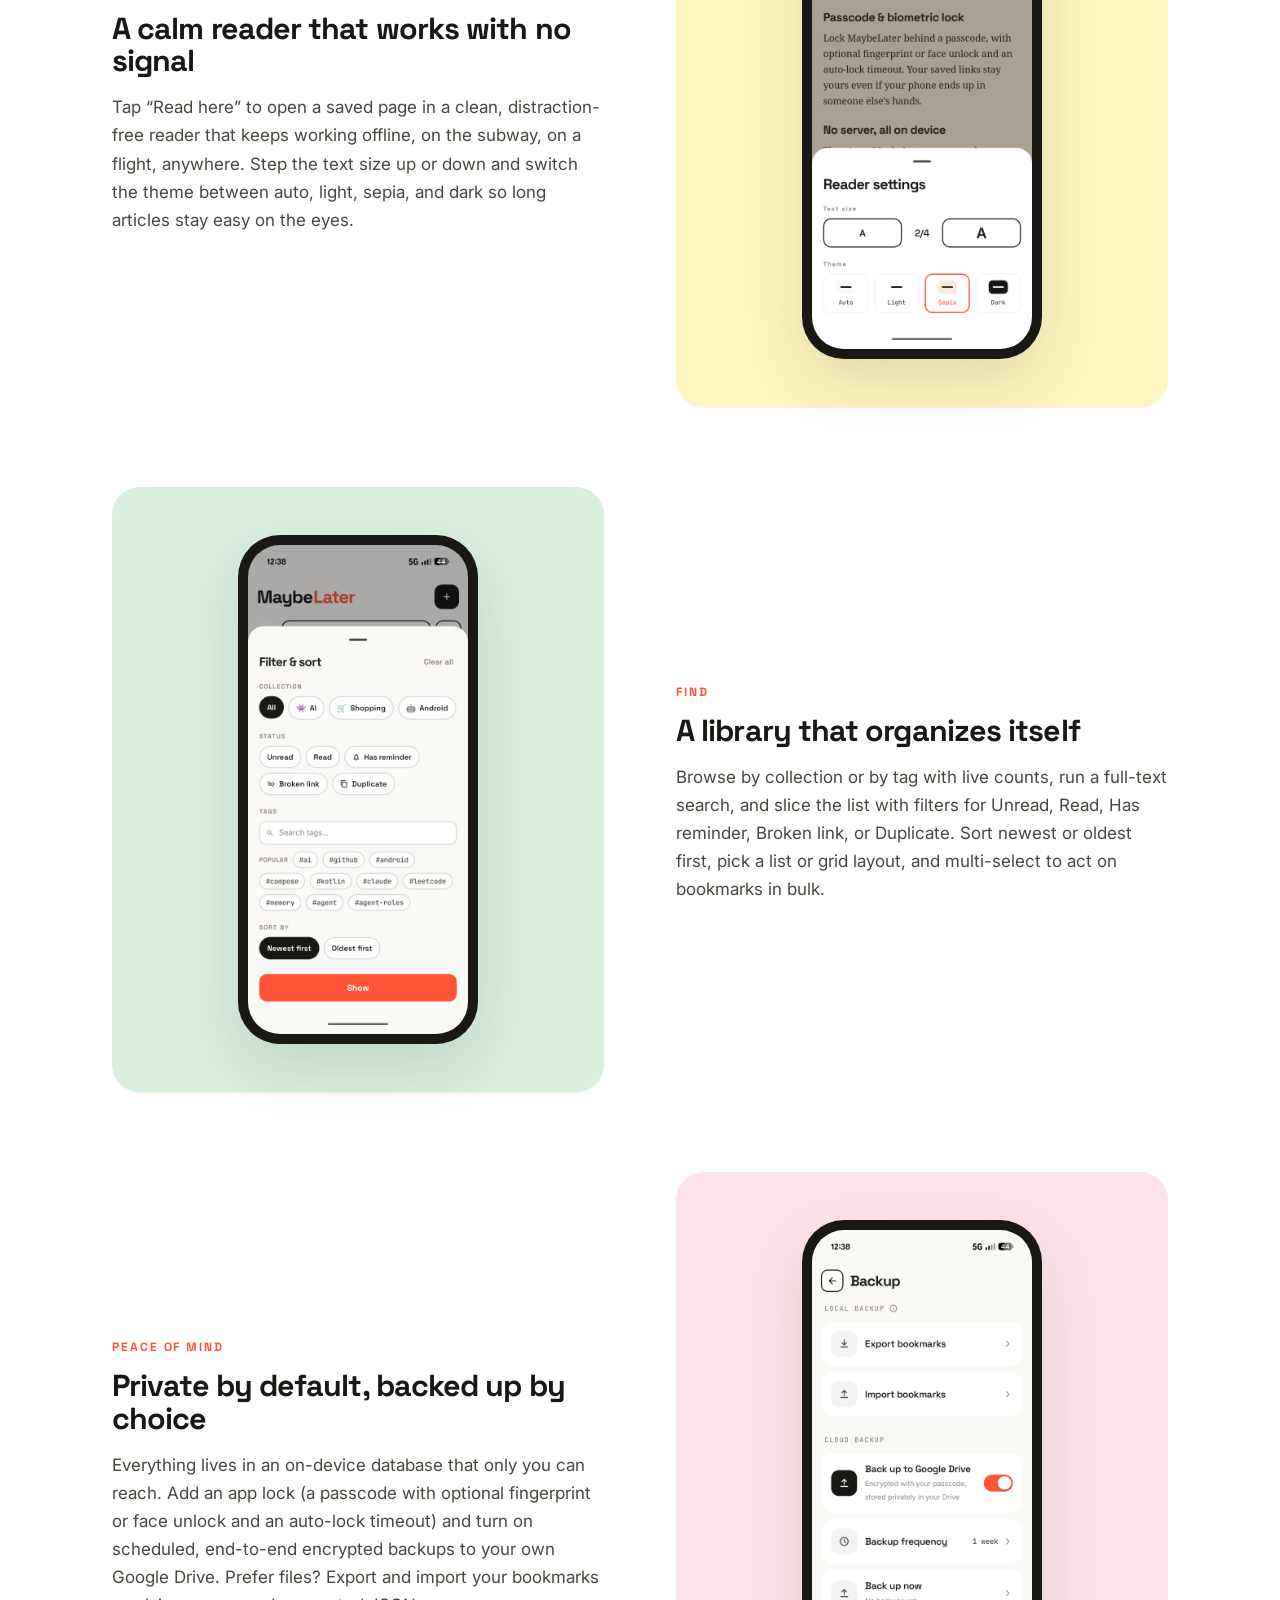
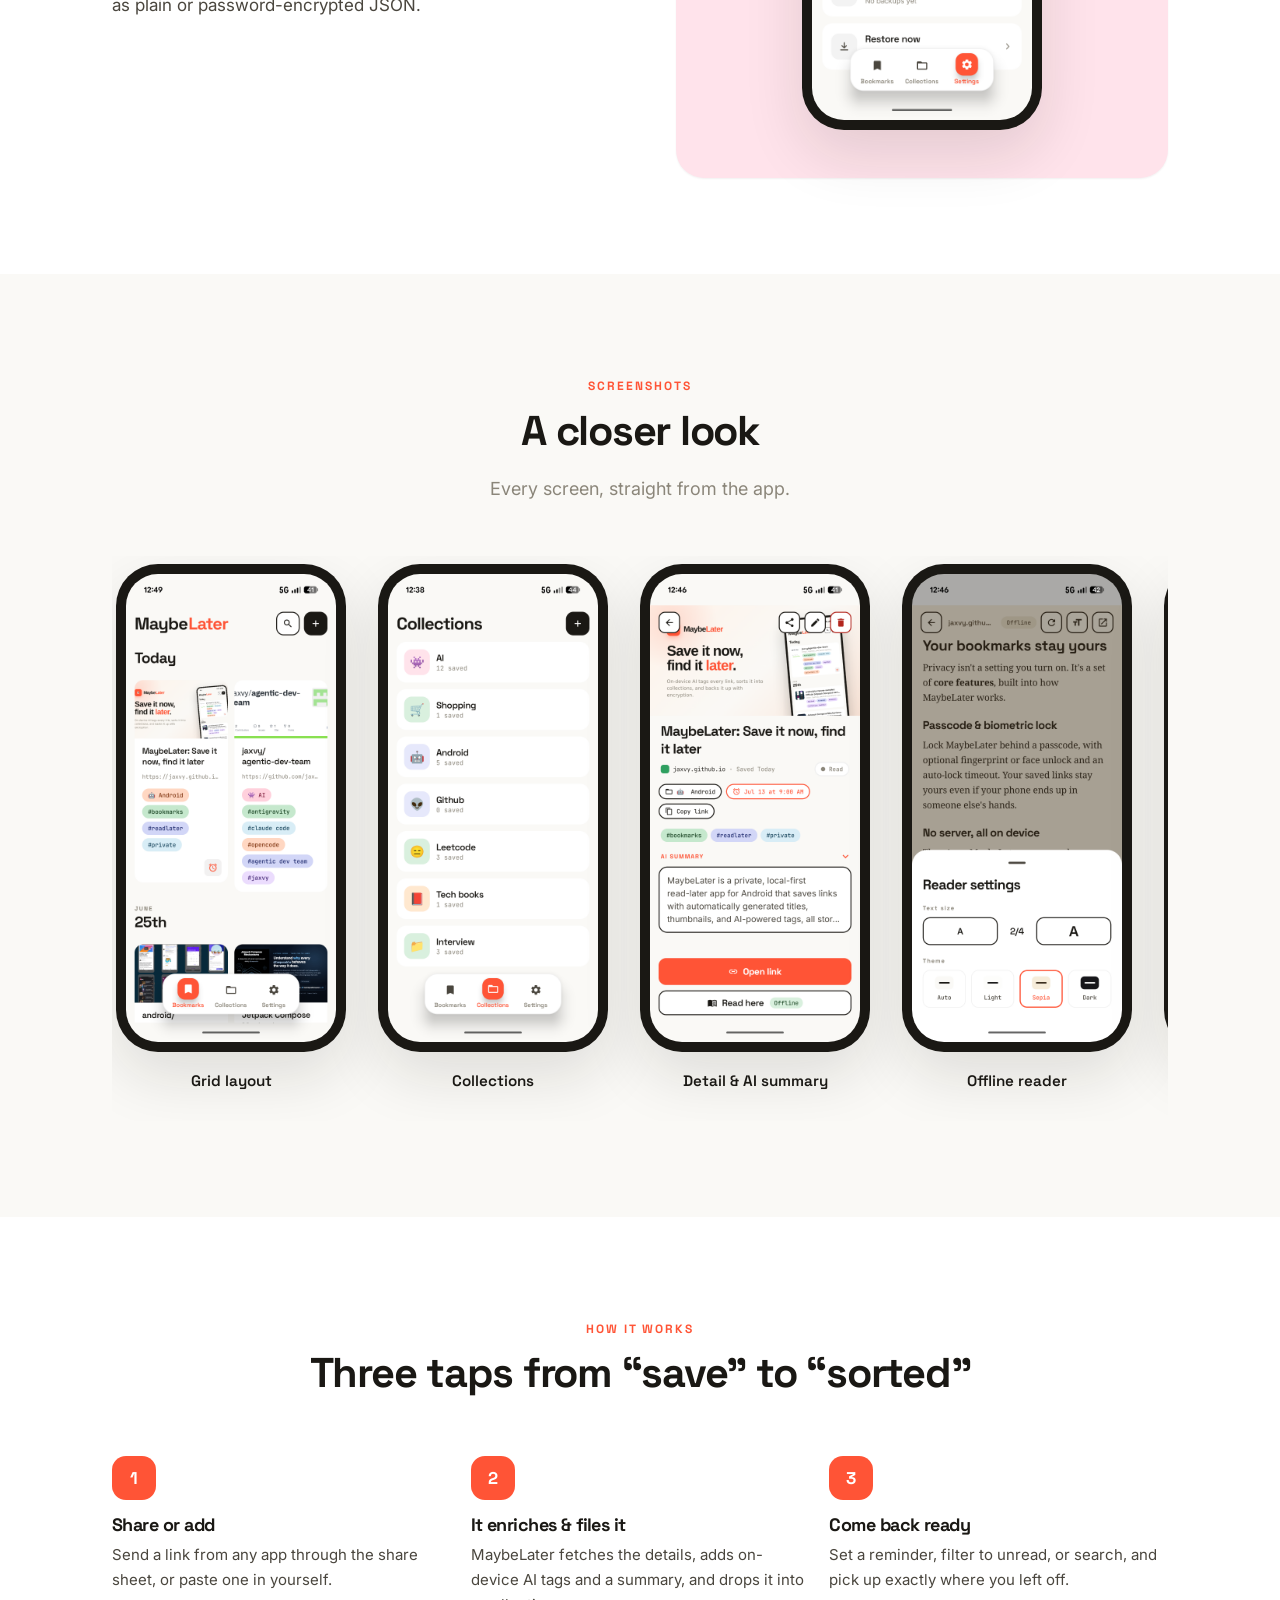
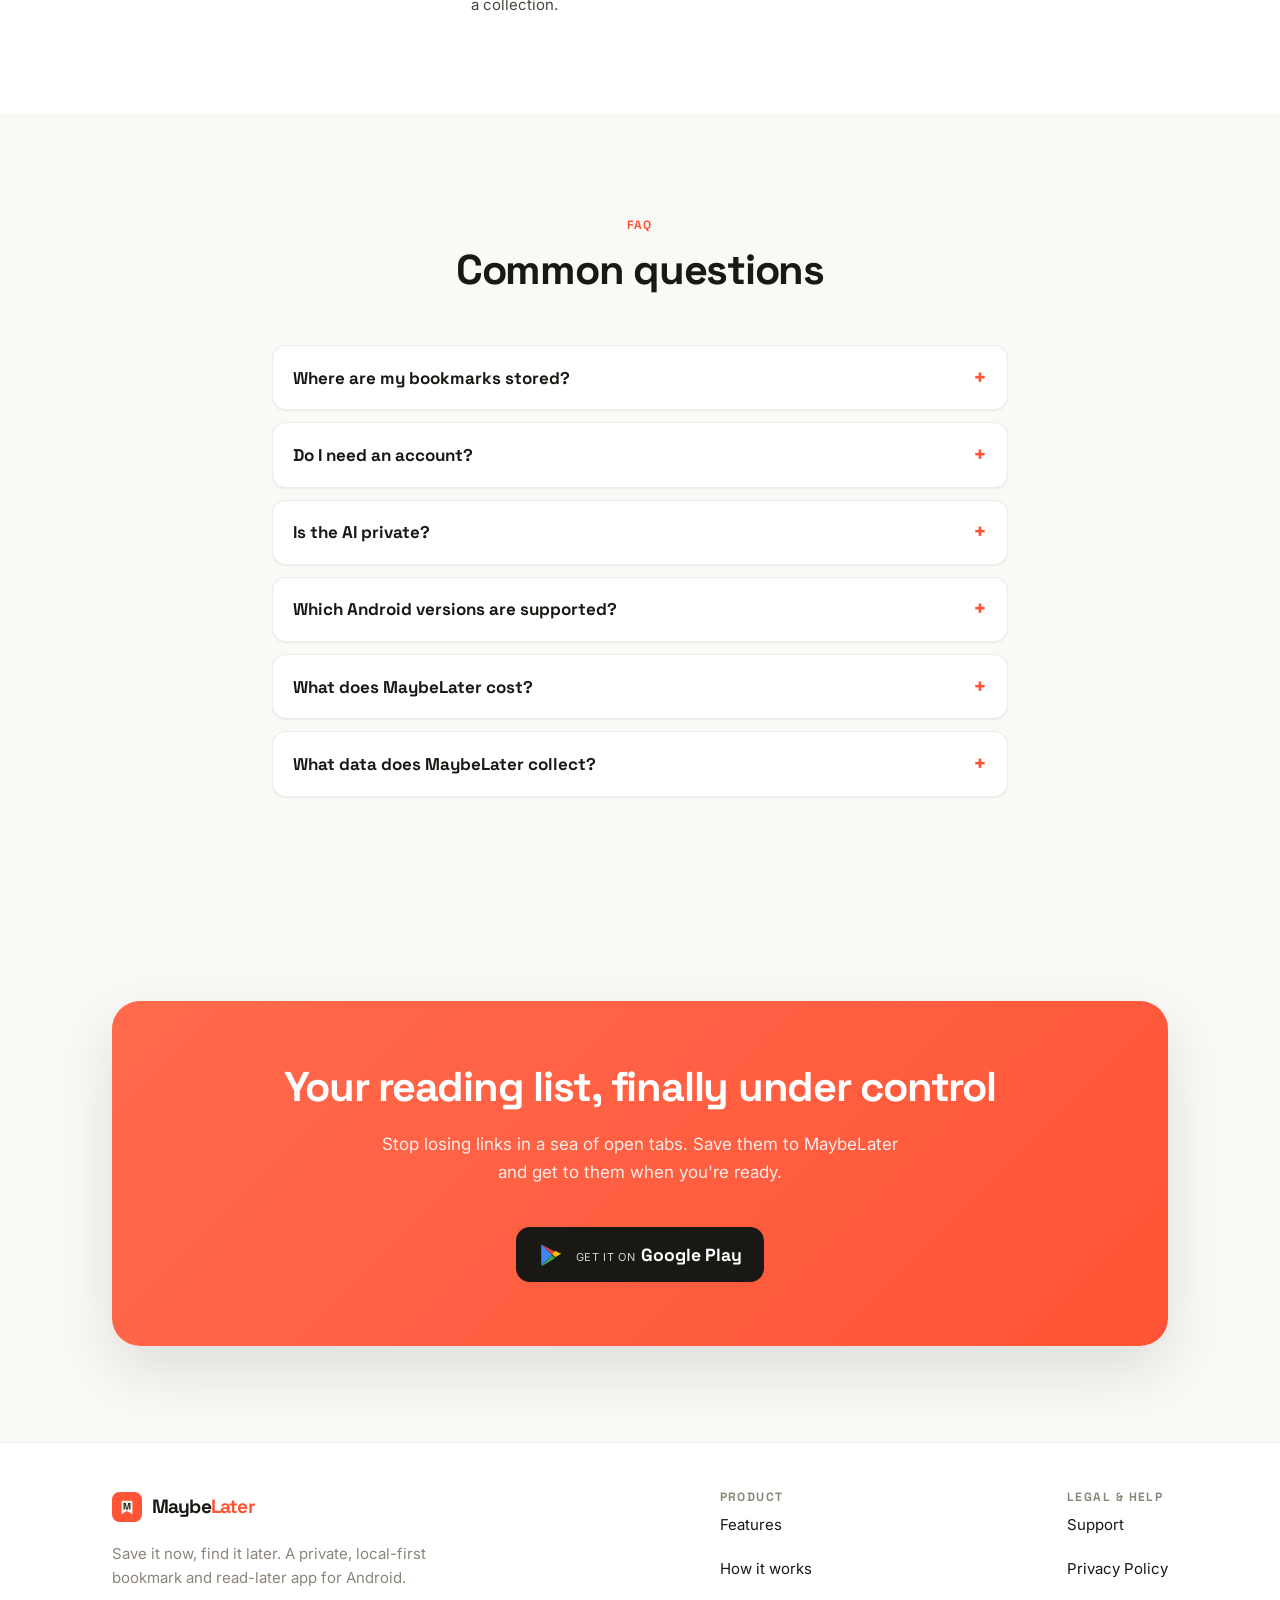
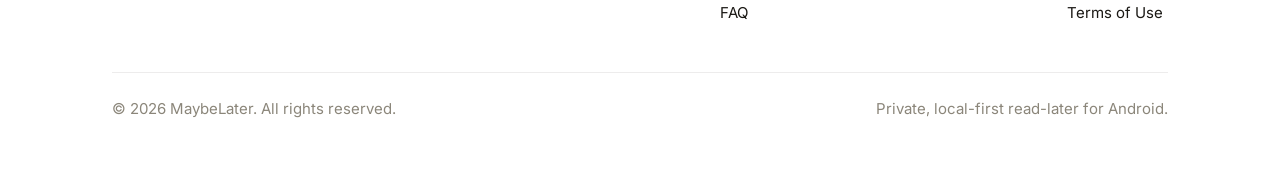
==== commit b3e81980: "Add friendly app explainer and 8-language translations - Rewrite the hero lead as a plain-language e" ====
--- a/index.html
+++ b/index.html
@@ -1,7 +1,7 @@
 <!doctype html>
 <meta charset="utf-8">
 <meta name="viewport" content="width=device-width, initial-scale=1">
-<title>MaybeLater: Save it now, find it later</title>
+<title data-i18n="doc.title">MaybeLater: Save it now, find it later</title>
 <meta name="description" content="MaybeLater is a private, on-device bookmark and read-later app for Android. Share any link and it saves, enriches, and tags itself with on-device AI. Passcode and biometric lock, no account, and end-to-end encrypted backups to your own Google Drive.">
 <link rel="icon" href="assets/img/favicon.svg" type="image/svg+xml">
 <link rel="apple-touch-icon" href="assets/img/favicon.svg">
@@ -19,6 +19,7 @@
 <link rel="preconnect" href="https://fonts.gstatic.com" crossorigin>
 <link rel="stylesheet" href="https://fonts.googleapis.com/css2?family=Inter:wght@400;500;600;700&family=JetBrains+Mono:wght@400;500&family=Space+Grotesk:wght@500;600;700&display=swap">
 <link rel="stylesheet" href="assets/css/styles.css">
+<script src="assets/js/i18n.js" defer></script>
 <script src="assets/js/main.js" defer></script>
 
 <a class="skip-link" href="#main">Skip to content</a>
@@ -31,17 +32,33 @@
         <img class="brand__mark" src="assets/img/logo.svg" alt="" width="30" height="30">
         <span>Maybe<span class="brand__later">Later</span></span>
       </a>
-      <button class="nav__toggle" data-nav-toggle aria-label="Toggle menu" aria-expanded="false" aria-controls="nav-links">
-        <svg viewBox="0 0 24 24" fill="none" stroke="currentColor" stroke-width="2" stroke-linecap="round"><path d="M4 6h16M4 12h16M4 18h16"/></svg>
-      </button>
-      <ul class="nav__links" id="nav-links">
-        <li><a href="#privacy">Features</a></li>
-        <li><a href="#screens">Screenshots</a></li>
-        <li><a href="#how">How it works</a></li>
-        <li><a href="#faq">FAQ</a></li>
-        <li><a href="support.html">Support</a></li>
-        <li><a class="btn btn--primary" href="https://play.google.com/store/apps/details?id=com.jaxvy.maybelater">Get the app</a></li>
-      </ul>
+      <div class="nav__right">
+        <ul class="nav__links" id="nav-links">
+          <li><a href="#privacy" data-i18n="nav.features">Features</a></li>
+          <li><a href="#screens" data-i18n="nav.screens">Screenshots</a></li>
+          <li><a href="#how" data-i18n="nav.how">How it works</a></li>
+          <li><a href="#faq" data-i18n="nav.faq">FAQ</a></li>
+          <li><a href="support.html" data-i18n="nav.support">Support</a></li>
+          <li><a class="btn btn--primary" href="https://play.google.com/store/apps/details?id=com.jaxvy.maybelater" data-i18n="nav.get">Get the app</a></li>
+        </ul>
+        <div class="lang">
+          <select class="lang__select" data-lang-select aria-label="Select language" data-i18n-aria="ui.lang">
+            <option value="en">🇬🇧 English</option>
+            <option value="es">🇪🇸 Español</option>
+            <option value="fr">🇫🇷 Français</option>
+            <option value="de">🇩🇪 Deutsch</option>
+            <option value="it">🇮🇹 Italiano</option>
+            <option value="tr">🇹🇷 Türkçe</option>
+            <option value="ru">🇷🇺 Русский</option>
+            <option value="zh">🇨🇳 中文</option>
+            <option value="ja">🇯🇵 日本語</option>
+          </select>
+          <svg class="lang__chev" viewBox="0 0 24 24" fill="none" stroke="currentColor" stroke-width="2" stroke-linecap="round" stroke-linejoin="round" aria-hidden="true"><path d="M6 9l6 6 6-6"/></svg>
+        </div>
+        <button class="nav__toggle" data-nav-toggle aria-label="Toggle menu" aria-expanded="false" aria-controls="nav-links">
+          <svg viewBox="0 0 24 24" fill="none" stroke="currentColor" stroke-width="2" stroke-linecap="round"><path d="M4 6h16M4 12h16M4 18h16"/></svg>
+        </button>
+      </div>
     </nav>
   </div>
 </header>
@@ -52,14 +69,14 @@
     <div class="container">
       <div class="hero__grid">
         <div class="hero__copy">
-          <span class="eyebrow">Private, local-first read-later for Android</span>
-          <h1>Save it now.<br>Find it <span class="accent">later</span>.</h1>
-          <p class="hero__lead">MaybeLater turns “I'll get to it” into done. Share any link and it's saved, enriched with a title and thumbnail, tagged by on-device AI, and neatly organized, ready for whenever you are. Everything stays on your phone, and there's no account to create.</p>
+          <span class="eyebrow" data-i18n="hero.eyebrow">Private, local-first read-later for Android</span>
+          <h1 data-i18n-html="hero.title">Save it now.<br>Find it <span class="accent">later</span>.</h1>
+          <p class="hero__lead" data-i18n="hero.lead">You know that feeling when you have dozens of tabs open on your phone, or you lose a great link a friend just texted you? MaybeLater fixes that. Found an article, a video, or a recipe you don't have time for right now? Just share it to the app. It tidies everything into a personal reading list, writes a quick summary so you know what each link is about, and even lets you read articles with no Wi-Fi or signal. No accounts to create and no cloud servers — just a private, quiet space on your phone for everything you want to get to, maybe later.</p>
           <div class="hero__cta">
-            <a class="badge-play" href="https://play.google.com/store/apps/details?id=com.jaxvy.maybelater" aria-label="Get MaybeLater on Google Play">
+            <a class="badge-play" href="https://play.google.com/store/apps/details?id=com.jaxvy.maybelater" aria-label="Get MaybeLater on Google Play" data-i18n-aria="badge.aria">
               <svg viewBox="0 0 24 24" aria-hidden="true"><path fill="#EA4335" d="M3.6 2.3 13 11.7l2.6-2.6z"/><path fill="#4285F4" d="M3.1 2.1C3 2.3 3 2.6 3 2.9v18.2c0 .3 0 .6.1.8L13 12z"/><path fill="#34A853" d="M3.6 21.7 13 12.3l2.6 2.6-11 6.9c-.4.2-.7.1-1-.1z"/><path fill="#FBBC04" d="M20.5 10.6 16 8l-3 3 3 3 4.5-2.6c.8-.5.8-1.3 0-1.8z"/></svg>
               <span>
-                <span class="badge-play__sub">Get it on</span>
+                <span class="badge-play__sub" data-i18n="badge.sub">Get it on</span>
                 <span class="badge-play__main">Google Play</span>
               </span>
             </a>
@@ -80,25 +97,25 @@
   <section class="section section--spotlight" id="privacy">
     <div class="container">
       <div class="section__head">
-        <span class="spotlight-badge"><svg viewBox="0 0 24 24" fill="none" stroke="currentColor" stroke-width="2.2" stroke-linecap="round" stroke-linejoin="round"><path d="M12 3l7 3v5c0 4.2-2.9 7.5-7 9-4.1-1.5-7-4.8-7-9V6z"/><path d="M9 12l2 2 4-4"/></svg>Private by design</span>
-        <h2>Your bookmarks stay yours</h2>
-        <p>Privacy isn't a setting you turn on. It's a set of <strong>core features</strong>, built into how MaybeLater works.</p>
+        <span class="spotlight-badge"><svg viewBox="0 0 24 24" fill="none" stroke="currentColor" stroke-width="2.2" stroke-linecap="round" stroke-linejoin="round"><path d="M12 3l7 3v5c0 4.2-2.9 7.5-7 9-4.1-1.5-7-4.8-7-9V6z"/><path d="M9 12l2 2 4-4"/></svg><span data-i18n="privacy.badge">Private by design</span></span>
+        <h2 data-i18n="privacy.h2">Your bookmarks stay yours</h2>
+        <p data-i18n-html="privacy.lead">Privacy isn't a setting you turn on. It's a set of <strong>core features</strong>, built into how MaybeLater works.</p>
       </div>
       <div class="grid grid--privacy">
         <article class="card card--privacy">
           <div class="card__icon"><svg viewBox="0 0 24 24" fill="none" stroke="currentColor" stroke-width="2" stroke-linecap="round" stroke-linejoin="round"><rect x="4" y="10" width="16" height="11" rx="2"/><path d="M8 10V7a4 4 0 0 1 8 0v3"/><circle cx="12" cy="15.5" r="1.5"/></svg></div>
-          <h3>Passcode &amp; biometric lock</h3>
-          <p>Lock MaybeLater behind a passcode, with optional fingerprint or face unlock and an auto-lock timeout. Your saved links stay yours even if your phone ends up in someone else's hands.</p>
+          <h3 data-i18n="privacy.c1.h3">Passcode &amp; biometric lock</h3>
+          <p data-i18n="privacy.c1.p">Lock MaybeLater behind a passcode, with optional fingerprint or face unlock and an auto-lock timeout. Your saved links stay yours even if your phone ends up in someone else's hands.</p>
         </article>
         <article class="card card--privacy">
           <div class="card__icon"><svg viewBox="0 0 24 24" fill="none" stroke="currentColor" stroke-width="2" stroke-linecap="round" stroke-linejoin="round"><path d="M12 3l7 3v5c0 4.2-2.9 7.5-7 9-4.1-1.5-7-4.8-7-9V6z"/><path d="M9 12l2 2 4-4"/></svg></div>
-          <h3>No server, all on device</h3>
-          <p>There's no MaybeLater server and no account. Your bookmarks, and the AI that tags and summarizes them, run strictly on your device. Nothing you save is uploaded to us, because there's no us to upload it to.</p>
+          <h3 data-i18n="privacy.c2.h3">No server, all on device</h3>
+          <p data-i18n="privacy.c2.p">There's no MaybeLater server and no account. Your bookmarks, and the AI that tags and summarizes them, run strictly on your device. Nothing you save is uploaded to us, because there's no us to upload it to.</p>
         </article>
         <article class="card card--privacy">
           <div class="card__icon"><svg viewBox="0 0 24 24" fill="none" stroke="currentColor" stroke-width="2" stroke-linecap="round" stroke-linejoin="round"><path d="M7 18a4 4 0 1 1 .8-7.9 5.5 5.5 0 0 1 10.5 1.6A3.5 3.5 0 0 1 17.5 18z"/><rect x="9.5" y="13" width="5" height="4" rx="1"/><path d="M10.5 13v-1a1.5 1.5 0 0 1 3 0v1"/></svg></div>
-          <h3>End-to-end encrypted backups</h3>
-          <p>Cloud backup is optional and off by default. When you turn it on, backups are encrypted end to end and stored in your <em>own</em> Google Drive with a key only you hold, so no one else, including me, can read them.</p>
+          <h3 data-i18n="privacy.c3.h3">End-to-end encrypted backups</h3>
+          <p data-i18n-html="privacy.c3.p">Cloud backup is optional and off by default. When you turn it on, backups are encrypted end to end and stored in your <em>own</em> Google Drive with a key only you hold, so no one else, including me, can read them.</p>
         </article>
       </div>
     </div>
@@ -108,45 +125,45 @@
   <section class="section" id="features">
     <div class="container">
       <div class="section__head">
-        <span class="eyebrow">Features</span>
-        <h2>Everything a link needs, the moment you save it</h2>
-        <p>Capture, organize, and revisit, all in one calm place.</p>
+        <span class="eyebrow" data-i18n="features.eyebrow">Features</span>
+        <h2 data-i18n="features.h2">Everything a link needs, the moment you save it</h2>
+        <p data-i18n="features.lead">Capture, organize, and revisit, all in one calm place.</p>
       </div>
       <div class="grid grid--feature">
         <article class="card">
           <div class="card__icon"><svg viewBox="0 0 24 24" fill="none" stroke="currentColor" stroke-width="2" stroke-linecap="round" stroke-linejoin="round"><path d="M4 12v7a1 1 0 0 0 1 1h14a1 1 0 0 0 1-1v-7"/><path d="M12 15V3M8 7l4-4 4 4"/></svg></div>
-          <h3>Share from anywhere</h3>
-          <p>Save any link straight from the Android share sheet, or paste one in. MaybeLater fetches the title, thumbnail, and description automatically: oEmbed for sites like YouTube and Vimeo, Open Graph for everything else.</p>
+          <h3 data-i18n="feat.1.h3">Share from anywhere</h3>
+          <p data-i18n="feat.1.p">Save any link straight from the Android share sheet, or paste one in. MaybeLater fetches the title, thumbnail, and description automatically: oEmbed for sites like YouTube and Vimeo, Open Graph for everything else.</p>
         </article>
         <article class="card">
           <div class="card__icon"><svg viewBox="0 0 24 24" fill="none" stroke="currentColor" stroke-width="2" stroke-linecap="round" stroke-linejoin="round"><path d="M3 7l9-4 9 4-9 4z"/><path d="M3 12l9 4 9-4M3 17l9 4 9-4"/></svg></div>
-          <h3>Collections</h3>
-          <p>Group related links into collections with their own emoji and name, and see how many bookmarks each one holds at a glance. A tidy shelf for every project, topic, or someday-list.</p>
+          <h3 data-i18n="feat.2.h3">Collections</h3>
+          <p data-i18n="feat.2.p">Group related links into collections with their own emoji and name, and see how many bookmarks each one holds at a glance. A tidy shelf for every project, topic, or someday-list.</p>
         </article>
         <article class="card">
           <div class="card__icon"><svg viewBox="0 0 24 24" fill="none" stroke="currentColor" stroke-width="2" stroke-linecap="round" stroke-linejoin="round"><circle cx="12" cy="12" r="9"/><path d="M12 7v5l3 2"/></svg></div>
-          <h3>Reminders</h3>
-          <p>Set a time to revisit any link and get a local notification. Reminders survive reboots and stay put until they actually fire. Reading a bookmark never clears them by accident.</p>
+          <h3 data-i18n="feat.3.h3">Reminders</h3>
+          <p data-i18n="feat.3.p">Set a time to revisit any link and get a local notification. Reminders survive reboots and stay put until they actually fire. Reading a bookmark never clears them by accident.</p>
         </article>
         <article class="card">
           <div class="card__icon"><svg viewBox="0 0 24 24" fill="none" stroke="currentColor" stroke-width="2" stroke-linecap="round" stroke-linejoin="round"><circle cx="11" cy="11" r="7"/><path d="M21 21l-4.3-4.3"/></svg></div>
-          <h3>Powerful search &amp; filtering</h3>
-          <p>Find anything with full-text search, then narrow by collection, tag, or status: unread, read, has reminder, broken, or duplicate. Sort newest or oldest, and switch between a roomy list or a packed grid.</p>
+          <h3 data-i18n="feat.4.h3">Powerful search &amp; filtering</h3>
+          <p data-i18n="feat.4.p">Find anything with full-text search, then narrow by collection, tag, or status: unread, read, has reminder, broken, or duplicate. Sort newest or oldest, and switch between a roomy list or a packed grid.</p>
         </article>
         <article class="card">
           <div class="card__icon"><svg viewBox="0 0 24 24" fill="none" stroke="currentColor" stroke-width="2" stroke-linecap="round" stroke-linejoin="round"><path d="M21 12.8A9 9 0 1 1 11.2 3a7 7 0 0 0 9.8 9.8z"/></svg></div>
-          <h3>Dark mode</h3>
-          <p>A polished light and dark theme that follows your system, or lock it to whichever you prefer. Easy on the eyes for late-night saving and reading.</p>
+          <h3 data-i18n="feat.5.h3">Dark mode</h3>
+          <p data-i18n="feat.5.p">A polished light and dark theme that follows your system, or lock it to whichever you prefer. Easy on the eyes for late-night saving and reading.</p>
         </article>
         <article class="card">
           <div class="card__icon"><svg viewBox="0 0 24 24" fill="none" stroke="currentColor" stroke-width="2" stroke-linecap="round" stroke-linejoin="round"><path d="M12 6.5C10.4 5.1 8 4.5 5 4.5v13c3 0 5.4.6 7 2 1.6-1.4 4-2 7-2v-13c-3 0-5.4.6-7 2z"/><path d="M12 6.5v13"/></svg></div>
-          <h3>Read articles offline</h3>
-          <p>Open any saved page in a clean, distraction-free reader and keep reading even with no signal. Tune the text size and switch between light, sepia, and dark, so long reads stay comfortable anywhere.</p>
+          <h3 data-i18n="feat.6.h3">Read articles offline</h3>
+          <p data-i18n="feat.6.p">Open any saved page in a clean, distraction-free reader and keep reading even with no signal. Tune the text size and switch between light, sepia, and dark, so long reads stay comfortable anywhere.</p>
         </article>
         <article class="card">
           <div class="card__icon"><svg viewBox="0 0 24 24" fill="none" stroke="currentColor" stroke-width="2" stroke-linecap="round" stroke-linejoin="round"><path d="M10 13a5 5 0 0 0 7 0l2-2a5 5 0 0 0-7-7l-1 1"/><path d="M14 11a5 5 0 0 0-7 0l-2 2a5 5 0 0 0 7 7l1-1"/></svg></div>
-          <h3>Broken-link checking</h3>
-          <p>Background health checks run daily, weekly, biweekly, or monthly and flag links that go dead, so your library never rots. Filter to just the broken ones, or run a full check on demand.</p>
+          <h3 data-i18n="feat.7.h3">Broken-link checking</h3>
+          <p data-i18n="feat.7.p">Background health checks run daily, weekly, biweekly, or monthly and flag links that go dead, so your library never rots. Filter to just the broken ones, or run a full check on demand.</p>
         </article>
       </div>
     </div>
@@ -157,9 +174,9 @@
     <div class="container">
       <div class="feature-row">
         <div class="feature-row__copy">
-          <span class="eyebrow">Capture</span>
-          <h3>Share it once, get all the details</h3>
-          <p>Send a link from any app and MaybeLater does the rest, pulling in the page title, a thumbnail, and a description, and flagging duplicates when a link normalizes to one you already saved. Add URLs manually too, and edit the title, tags, collection, notes, and reminder any time.</p>
+          <span class="eyebrow" data-i18n="row.1.eyebrow">Capture</span>
+          <h3 data-i18n="row.1.h3">Share it once, get all the details</h3>
+          <p data-i18n="row.1.p">Send a link from any app and MaybeLater does the rest, pulling in the page title, a thumbnail, and a description, and flagging duplicates when a link normalizes to one you already saved. Add URLs manually too, and edit the title, tags, collection, notes, and reminder any time.</p>
         </div>
         <div class="feature-row__media feature-row__media--peach">
           <div class="device"><img src="assets/img/screens/add.png" loading="lazy" width="1080" height="2404" alt="The Add screen with fields for URL, title, tags, AI-generated tags, an AI summary, a collection, and a reminder."></div>
@@ -167,9 +184,9 @@
       </div>
       <div class="feature-row">
         <div class="feature-row__copy">
-          <span class="eyebrow">Intelligence, on-device</span>
-          <h3>Smart tags and summaries that never leave your phone</h3>
-          <p>MaybeLater uses Gemini Nano and ML Kit to auto-tag saved pages (you choose the max number of tags) and to write a short summary you can skim before diving in, with live progress as it works. It's device-gated, so summaries only appear where Nano is supported, and page content stays entirely on the device.</p>
+          <span class="eyebrow" data-i18n="row.2.eyebrow">Intelligence, on-device</span>
+          <h3 data-i18n="row.2.h3">Smart tags and summaries that never leave your phone</h3>
+          <p data-i18n="row.2.p">MaybeLater uses Gemini Nano and ML Kit to auto-tag saved pages (you choose the max number of tags) and to write a short summary you can skim before diving in, with live progress as it works. It's device-gated, so summaries only appear where Nano is supported, and page content stays entirely on the device.</p>
         </div>
         <div class="feature-row__media feature-row__media--peri">
           <div class="device"><img src="assets/img/screens/automation-ai.png" loading="lazy" width="1080" height="2404" alt="The Automation & AI settings: on-device AI-generated tags, a slider to cap the number of tags, and an AI summary toggle."></div>
@@ -177,9 +194,9 @@
       </div>
       <div class="feature-row">
         <div class="feature-row__copy">
-          <span class="eyebrow">Read offline</span>
-          <h3>A calm reader that works with no signal</h3>
-          <p>Tap “Read here” to open a saved page in a clean, distraction-free reader that keeps working offline, on the subway, on a flight, anywhere. Step the text size up or down and switch the theme between auto, light, sepia, and dark so long articles stay easy on the eyes.</p>
+          <span class="eyebrow" data-i18n="row.3.eyebrow">Read offline</span>
+          <h3 data-i18n="row.3.h3">A calm reader that works with no signal</h3>
+          <p data-i18n="row.3.p">Tap “Read here” to open a saved page in a clean, distraction-free reader that keeps working offline, on the subway, on a flight, anywhere. Step the text size up or down and switch the theme between auto, light, sepia, and dark so long articles stay easy on the eyes.</p>
         </div>
         <div class="feature-row__media feature-row__media--butter">
           <div class="device"><img src="assets/img/screens/reader-offline.png" loading="lazy" width="1080" height="2404" alt="A saved article open in MaybeLater's offline reader with an Offline badge, and Reader settings for text size and a light, sepia, or dark theme."></div>
@@ -187,9 +204,9 @@
       </div>
       <div class="feature-row">
         <div class="feature-row__copy">
-          <span class="eyebrow">Find</span>
-          <h3>A library that organizes itself</h3>
-          <p>Browse by collection or by tag with live counts, run a full-text search, and slice the list with filters for Unread, Read, Has reminder, Broken link, or Duplicate. Sort newest or oldest first, pick a list or grid layout, and multi-select to act on bookmarks in bulk.</p>
+          <span class="eyebrow" data-i18n="row.4.eyebrow">Find</span>
+          <h3 data-i18n="row.4.h3">A library that organizes itself</h3>
+          <p data-i18n="row.4.p">Browse by collection or by tag with live counts, run a full-text search, and slice the list with filters for Unread, Read, Has reminder, Broken link, or Duplicate. Sort newest or oldest first, pick a list or grid layout, and multi-select to act on bookmarks in bulk.</p>
         </div>
         <div class="feature-row__media feature-row__media--mint">
           <div class="device"><img src="assets/img/screens/filter-sort.png" loading="lazy" width="1080" height="2404" alt="The Filter & sort sheet with chips for collection, status filters, a tag search, popular tags, and newest or oldest sort order."></div>
@@ -197,9 +214,9 @@
       </div>
       <div class="feature-row">
         <div class="feature-row__copy">
-          <span class="eyebrow">Peace of mind</span>
-          <h3>Private by default, backed up by choice</h3>
-          <p>Everything lives in an on-device database that only you can reach. Add an app lock (a passcode with optional fingerprint or face unlock and an auto-lock timeout) and turn on scheduled, end-to-end encrypted backups to your own Google Drive. Prefer files? Export and import your bookmarks as plain or password-encrypted JSON.</p>
+          <span class="eyebrow" data-i18n="row.5.eyebrow">Peace of mind</span>
+          <h3 data-i18n="row.5.h3">Private by default, backed up by choice</h3>
+          <p data-i18n="row.5.p">Everything lives in an on-device database that only you can reach. Add an app lock (a passcode with optional fingerprint or face unlock and an auto-lock timeout) and turn on scheduled, end-to-end encrypted backups to your own Google Drive. Prefer files? Export and import your bookmarks as plain or password-encrypted JSON.</p>
         </div>
         <div class="feature-row__media feature-row__media--blush">
           <div class="device"><img src="assets/img/screens/backup.png" loading="lazy" width="1080" height="2404" alt="The Backup screen: export and import bookmarks locally, plus scheduled end-to-end encrypted backup to your own Google Drive."></div>
@@ -212,38 +229,38 @@
   <section class="section" id="screens">
     <div class="container">
       <div class="section__head">
-        <span class="eyebrow">Screenshots</span>
-        <h2>A closer look</h2>
-        <p>Every screen, straight from the app.</p>
+        <span class="eyebrow" data-i18n="screens.eyebrow">Screenshots</span>
+        <h2 data-i18n="screens.h2">A closer look</h2>
+        <p data-i18n="screens.lead">Every screen, straight from the app.</p>
       </div>
       <div class="shots" role="list">
         <figure class="shot" role="listitem">
           <div class="device"><img src="assets/img/screens/bookmarks-grid.png" loading="lazy" width="1080" height="2404" alt="Bookmarks in a two-column grid, each card showing a thumbnail, title, URL, and tags."></div>
-          <figcaption>Grid layout</figcaption>
+          <figcaption data-i18n="cap.1">Grid layout</figcaption>
         </figure>
         <figure class="shot" role="listitem">
           <div class="device"><img src="assets/img/screens/collections.png" loading="lazy" width="1080" height="2404" alt="The Collections list, each collection showing an emoji, a name, and how many bookmarks it holds."></div>
-          <figcaption>Collections</figcaption>
+          <figcaption data-i18n="cap.2">Collections</figcaption>
         </figure>
         <figure class="shot" role="listitem">
           <div class="device"><img src="assets/img/screens/detail-summary.png" loading="lazy" width="1080" height="2404" alt="A bookmark's detail view with a rich link preview, its collection and reminder, tags, an on-device AI summary, and a Read here button for offline reading."></div>
-          <figcaption>Detail &amp; AI summary</figcaption>
+          <figcaption data-i18n="cap.3">Detail &amp; AI summary</figcaption>
         </figure>
         <figure class="shot" role="listitem">
           <div class="device"><img src="assets/img/screens/reader-offline.png" loading="lazy" width="1080" height="2404" alt="A saved article open in the offline reader with an Offline badge, plus Reader settings for text size and a light, sepia, or dark theme."></div>
-          <figcaption>Offline reader</figcaption>
+          <figcaption data-i18n="cap.4">Offline reader</figcaption>
         </figure>
         <figure class="shot" role="listitem">
           <div class="device"><img src="assets/img/screens/appearance-dark.png" loading="lazy" width="1080" height="2404" alt="The Appearance settings with a Theme picker set to Dark, offering Light, Dark, and System options."></div>
-          <figcaption>Dark mode</figcaption>
+          <figcaption data-i18n="cap.5">Dark mode</figcaption>
         </figure>
         <figure class="shot" role="listitem">
           <div class="device"><img src="assets/img/screens/automation-links.png" loading="lazy" width="1080" height="2404" alt="Automation settings for automatic link checks with a check frequency and a check-now action."></div>
-          <figcaption>Link-health checks</figcaption>
+          <figcaption data-i18n="cap.6">Link-health checks</figcaption>
         </figure>
         <figure class="shot" role="listitem">
           <div class="device"><img src="assets/img/screens/security.png" loading="lazy" width="1080" height="2404" alt="The Security screen: a passcode toggle, change passcode, biometric unlock, and an auto-lock timeout."></div>
-          <figcaption>App lock &amp; biometrics</figcaption>
+          <figcaption data-i18n="cap.7">App lock &amp; biometrics</figcaption>
         </figure>
       </div>
     </div>
@@ -253,24 +270,24 @@
   <section class="section section--subtle" id="how">
     <div class="container">
       <div class="section__head">
-        <span class="eyebrow">How it works</span>
-        <h2>Three taps from “save” to “sorted”</h2>
+        <span class="eyebrow" data-i18n="how.eyebrow">How it works</span>
+        <h2 data-i18n="how.h2">Three taps from “save” to “sorted”</h2>
       </div>
       <div class="steps">
         <div class="step">
           <div class="step__num">1</div>
-          <h3>Share or add</h3>
-          <p>Send a link from any app through the share sheet, or paste one in yourself.</p>
+          <h3 data-i18n="how.1.h3">Share or add</h3>
+          <p data-i18n="how.1.p">Send a link from any app through the share sheet, or paste one in yourself.</p>
         </div>
         <div class="step">
           <div class="step__num">2</div>
-          <h3>It enriches &amp; files it</h3>
-          <p>MaybeLater fetches the details, adds on-device AI tags and a summary, and drops it into a collection.</p>
+          <h3 data-i18n="how.2.h3">It enriches &amp; files it</h3>
+          <p data-i18n="how.2.p">MaybeLater fetches the details, adds on-device AI tags and a summary, and drops it into a collection.</p>
         </div>
         <div class="step">
           <div class="step__num">3</div>
-          <h3>Come back ready</h3>
-          <p>Set a reminder, filter to unread, or search, and pick up exactly where you left off.</p>
+          <h3 data-i18n="how.3.h3">Come back ready</h3>
+          <p data-i18n="how.3.p">Set a reminder, filter to unread, or search, and pick up exactly where you left off.</p>
         </div>
       </div>
     </div>
@@ -280,33 +297,33 @@
   <section class="section" id="faq">
     <div class="container">
       <div class="section__head">
-        <span class="eyebrow">FAQ</span>
-        <h2>Common questions</h2>
+        <span class="eyebrow" data-i18n="faq.eyebrow">FAQ</span>
+        <h2 data-i18n="faq.h2">Common questions</h2>
       </div>
       <div class="faq">
         <details>
-          <summary>Where are my bookmarks stored?</summary>
-          <p>On your device. Every bookmark lives in an on-device database, so browsing, editing, and searching all happen locally. The network is only used to fetch a page's metadata when you save it, run link-health checks, and (if you enable it) back up.</p>
-        </details>
-        <details>
-          <summary>Do I need an account?</summary>
-          <p>No. There's no MaybeLater account and no MaybeLater server. Cloud backup is entirely optional and, when enabled, saves end-to-end encrypted files to your <em>own</em> Google Drive.</p>
-        </details>
-        <details>
-          <summary>Is the AI private?</summary>
-          <p>Yes. Auto-tagging and summaries run on-device via Gemini Nano and ML Kit, so the content of the pages you save is never sent to an AI cloud service. On devices that don't support Nano, tagging falls back to a local heuristic and summaries simply aren't shown.</p>
-        </details>
-        <details>
-          <summary>Which Android versions are supported?</summary>
-          <p>Android 10 (API level 29) and newer, on phones and tablets.</p>
-        </details>
-        <details>
-          <summary>What does MaybeLater cost?</summary>
-          <p>MaybeLater is free. There are no in-app purchases and no subscriptions. Every feature, including on-device AI and encrypted backup to your own Google Drive, is included.</p>
-        </details>
-        <details>
-          <summary>What data does MaybeLater collect?</summary>
-          <p>Your bookmarks stay on your device. The app sends only anonymous, content-free usage analytics and crash reports (via Google Firebase), never your URLs, titles, notes, or content, and you can turn both off in Settings &rarr; Privacy. Full details are in the <a href="privacy.html">Privacy Policy</a>.</p>
+          <summary data-i18n="faq.q1">Where are my bookmarks stored?</summary>
+          <p data-i18n="faq.a1">On your device. Every bookmark lives in an on-device database, so browsing, editing, and searching all happen locally. The network is only used to fetch a page's metadata when you save it, run link-health checks, and (if you enable it) back up.</p>
+        </details>
+        <details>
+          <summary data-i18n="faq.q2">Do I need an account?</summary>
+          <p data-i18n-html="faq.a2">No. There's no MaybeLater account and no MaybeLater server. Cloud backup is entirely optional and, when enabled, saves end-to-end encrypted files to your <em>own</em> Google Drive.</p>
+        </details>
+        <details>
+          <summary data-i18n="faq.q3">Is the AI private?</summary>
+          <p data-i18n="faq.a3">Yes. Auto-tagging and summaries run on-device via Gemini Nano and ML Kit, so the content of the pages you save is never sent to an AI cloud service. On devices that don't support Nano, tagging falls back to a local heuristic and summaries simply aren't shown.</p>
+        </details>
+        <details>
+          <summary data-i18n="faq.q4">Which Android versions are supported?</summary>
+          <p data-i18n="faq.a4">Android 10 (API level 29) and newer, on phones and tablets.</p>
+        </details>
+        <details>
+          <summary data-i18n="faq.q5">What does MaybeLater cost?</summary>
+          <p data-i18n="faq.a5">MaybeLater is free. There are no in-app purchases and no subscriptions. Every feature, including on-device AI and encrypted backup to your own Google Drive, is included.</p>
+        </details>
+        <details>
+          <summary data-i18n="faq.q6">What data does MaybeLater collect?</summary>
+          <p data-i18n-html="faq.a6">Your bookmarks stay on your device. The app sends only anonymous, content-free usage analytics and crash reports (via Google Firebase), never your URLs, titles, notes, or content, and you can turn both off in Settings &rarr; Privacy. Full details are in the <a href="privacy.html">Privacy Policy</a>.</p>
         </details>
       </div>
     </div>
@@ -317,12 +334,12 @@
     <div class="container">
       <div class="cta-band">
         <div class="cta-band__inner">
-          <h2>Your reading list, finally under control</h2>
-          <p>Stop losing links in a sea of open tabs. Save them to MaybeLater and get to them when you're ready.</p>
-          <a class="badge-play" href="https://play.google.com/store/apps/details?id=com.jaxvy.maybelater" aria-label="Get MaybeLater on Google Play">
+          <h2 data-i18n="cta.h2">Your reading list, finally under control</h2>
+          <p data-i18n="cta.p">Stop losing links in a sea of open tabs. Save them to MaybeLater and get to them when you're ready.</p>
+          <a class="badge-play" href="https://play.google.com/store/apps/details?id=com.jaxvy.maybelater" aria-label="Get MaybeLater on Google Play" data-i18n-aria="badge.aria">
             <svg viewBox="0 0 24 24" aria-hidden="true"><path fill="#EA4335" d="M3.6 2.3 13 11.7l2.6-2.6z"/><path fill="#4285F4" d="M3.1 2.1C3 2.3 3 2.6 3 2.9v18.2c0 .3 0 .6.1.8L13 12z"/><path fill="#34A853" d="M3.6 21.7 13 12.3l2.6 2.6-11 6.9c-.4.2-.7.1-1-.1z"/><path fill="#FBBC04" d="M20.5 10.6 16 8l-3 3 3 3 4.5-2.6c.8-.5.8-1.3 0-1.8z"/></svg>
             <span>
-              <span class="badge-play__sub">Get it on</span>
+              <span class="badge-play__sub" data-i18n="badge.sub">Get it on</span>
               <span class="badge-play__main">Google Play</span>
             </span>
           </a>
@@ -341,28 +358,28 @@
           <img class="brand__mark" src="assets/img/logo.svg" alt="" width="30" height="30">
           <span>Maybe<span class="brand__later">Later</span></span>
         </a>
-        <p>Save it now, find it later. A private, local-first bookmark and read-later app for Android.</p>
+        <p data-i18n="footer.tagline">Save it now, find it later. A private, local-first bookmark and read-later app for Android.</p>
       </div>
       <div class="footer__col">
-        <h4>Product</h4>
+        <h4 data-i18n="footer.product">Product</h4>
         <ul class="stack">
-          <li><a href="#privacy">Features</a></li>
-          <li><a href="#how">How it works</a></li>
-          <li><a href="#faq">FAQ</a></li>
+          <li><a href="#privacy" data-i18n="nav.features">Features</a></li>
+          <li><a href="#how" data-i18n="nav.how">How it works</a></li>
+          <li><a href="#faq" data-i18n="nav.faq">FAQ</a></li>
         </ul>
       </div>
       <div class="footer__col">
-        <h4>Legal &amp; help</h4>
+        <h4 data-i18n="footer.legal">Legal &amp; help</h4>
         <ul class="stack">
-          <li><a href="support.html">Support</a></li>
-          <li><a href="privacy.html">Privacy Policy</a></li>
-          <li><a href="terms.html">Terms of Use</a></li>
+          <li><a href="support.html" data-i18n="nav.support">Support</a></li>
+          <li><a href="privacy.html" data-i18n="footer.privacy">Privacy Policy</a></li>
+          <li><a href="terms.html" data-i18n="footer.terms">Terms of Use</a></li>
         </ul>
       </div>
     </div>
     <div class="footer__bottom">
-      <span>&copy; <span data-year>2026</span> MaybeLater. All rights reserved.</span>
-      <span>Private, local-first read-later for Android.</span>
+      <span>&copy; <span data-year>2026</span> MaybeLater. <span data-i18n="footer.rights">All rights reserved.</span></span>
+      <span data-i18n="footer.bottom">Private, local-first read-later for Android.</span>
     </div>
   </div>
 </footer>
--- a/assets/css/styles.css
+++ b/assets/css/styles.css
@@ -166,13 +166,29 @@
 .brand:hover { text-decoration: none; }
 .brand__mark { width: 30px; height: 30px; }
 .brand__later { color: var(--accent); }
+.nav__right { display: flex; align-items: center; gap: 1.5rem; }
 .nav__links { display: flex; align-items: center; gap: 1.75rem; list-style: none; margin: 0; padding: 0; }
 .nav__links a { font-family: var(--font-display); color: var(--ink-2); font-size: var(--fs-small); font-weight: 600; }
 .nav__links a:hover { color: var(--ink); text-decoration: none; }
 .nav__toggle { display: none; background: none; border: 0; padding: 0.5rem; cursor: pointer; color: var(--ink); }
 .nav__toggle svg { width: 26px; height: 26px; }
 
+/* Language / flag picker (styled native select for accessibility) */
+.lang { position: relative; display: inline-flex; align-items: center; }
+.lang__select {
+  appearance: none; -webkit-appearance: none; -moz-appearance: none;
+  font-family: var(--font-display); font-weight: 600; font-size: var(--fs-small);
+  color: var(--ink); background: var(--surface);
+  border: 1.5px solid var(--rule-strong); border-radius: 999px;
+  padding: 0.5rem 2rem 0.5rem 0.9rem; margin: 0; line-height: 1;
+  cursor: pointer; max-width: 11rem;
+  transition: border-color 0.15s var(--ease);
+}
+.lang__select:hover { border-color: var(--ink); }
+.lang__chev { position: absolute; right: 0.75rem; top: 50%; transform: translateY(-50%); width: 14px; height: 14px; pointer-events: none; color: var(--muted); }
+
 @media (max-width: 760px) {
+  .nav__right { gap: 0.6rem; }
   .nav__toggle { display: inline-flex; }
   .nav__links {
     position: absolute; inset: 68px 0 auto 0; flex-direction: column; gap: 0;
@@ -183,6 +199,7 @@
   .nav__links a { display: block; padding: 0.85rem clamp(1.1rem, 4vw, 2rem); width: 100%; }
   .nav[data-open="true"] .nav__links { clip-path: inset(0 0 0 0); }
   .nav__links .btn { margin: 0.5rem clamp(1.1rem, 4vw, 2rem); }
+  .lang__select { max-width: 8.5rem; padding: 0.45rem 1.75rem 0.45rem 0.75rem; font-size: 0.85rem; }
 }
 
 /* Buttons */
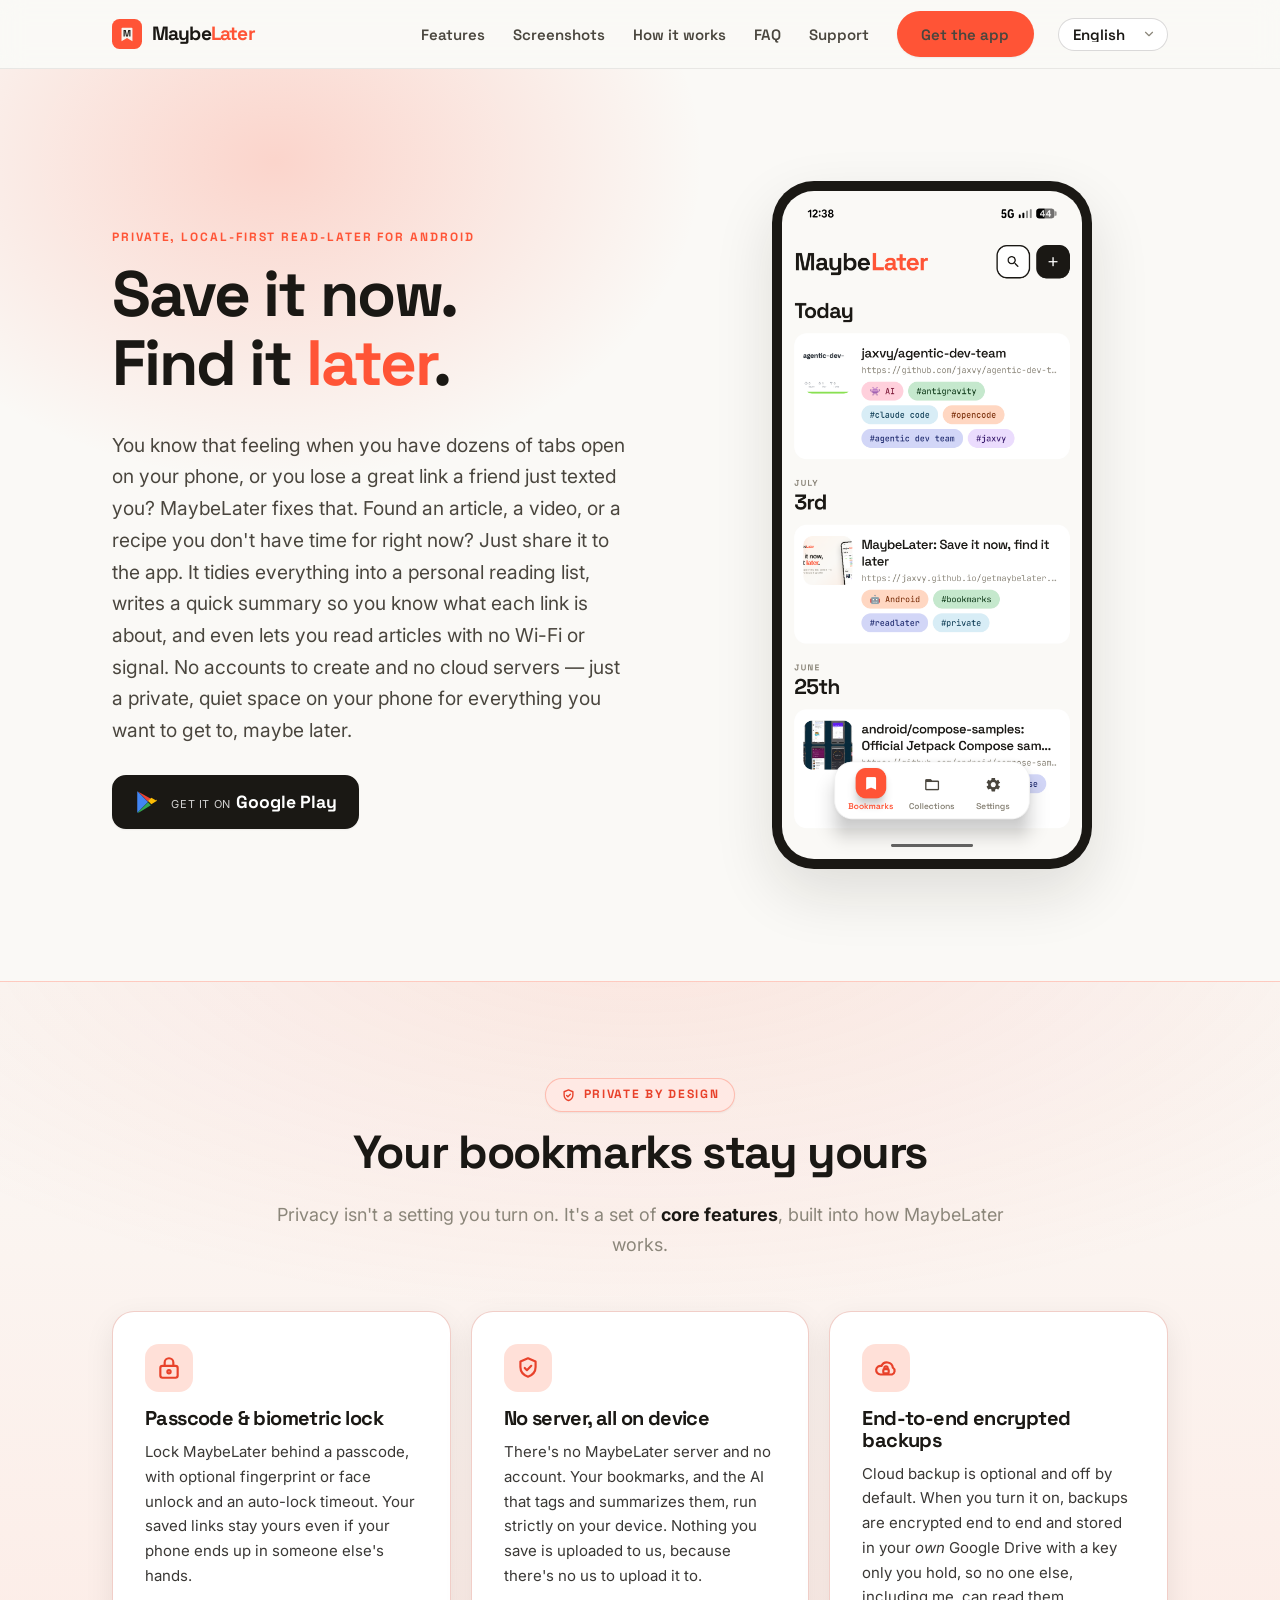
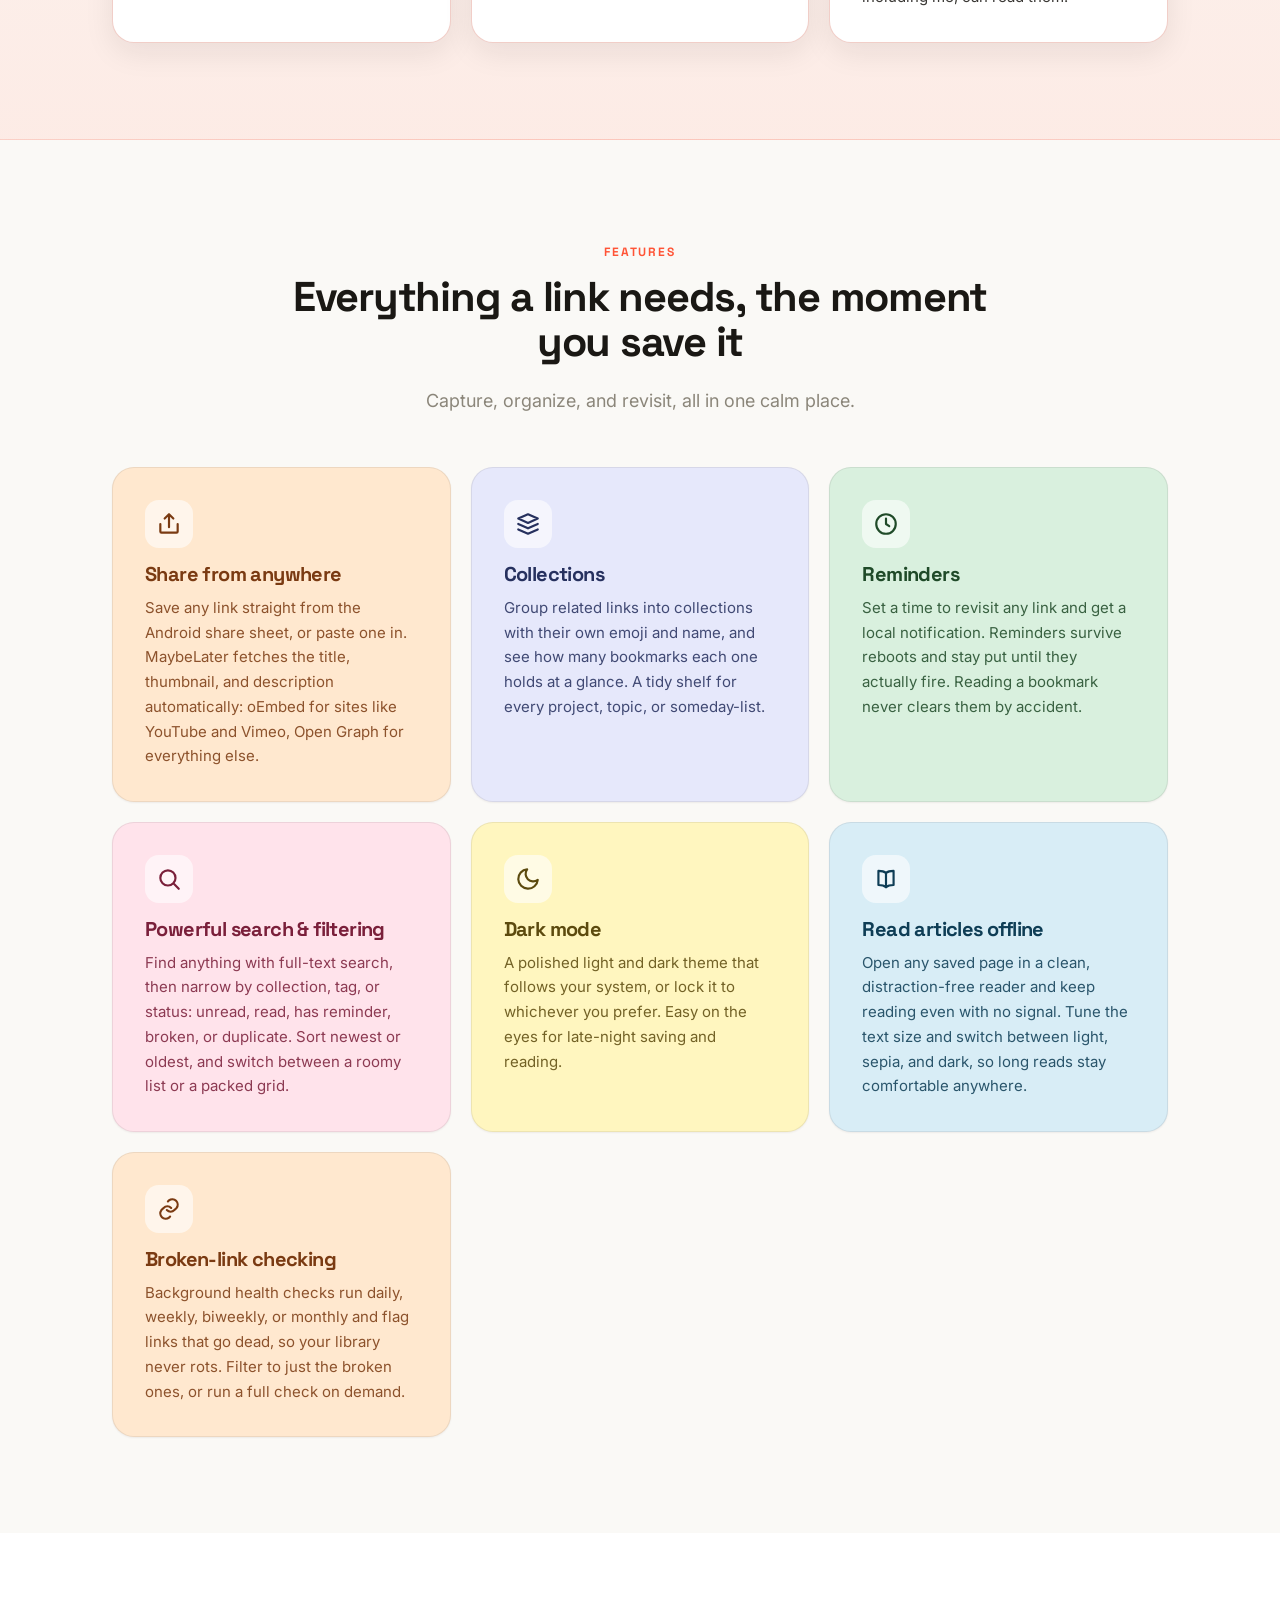
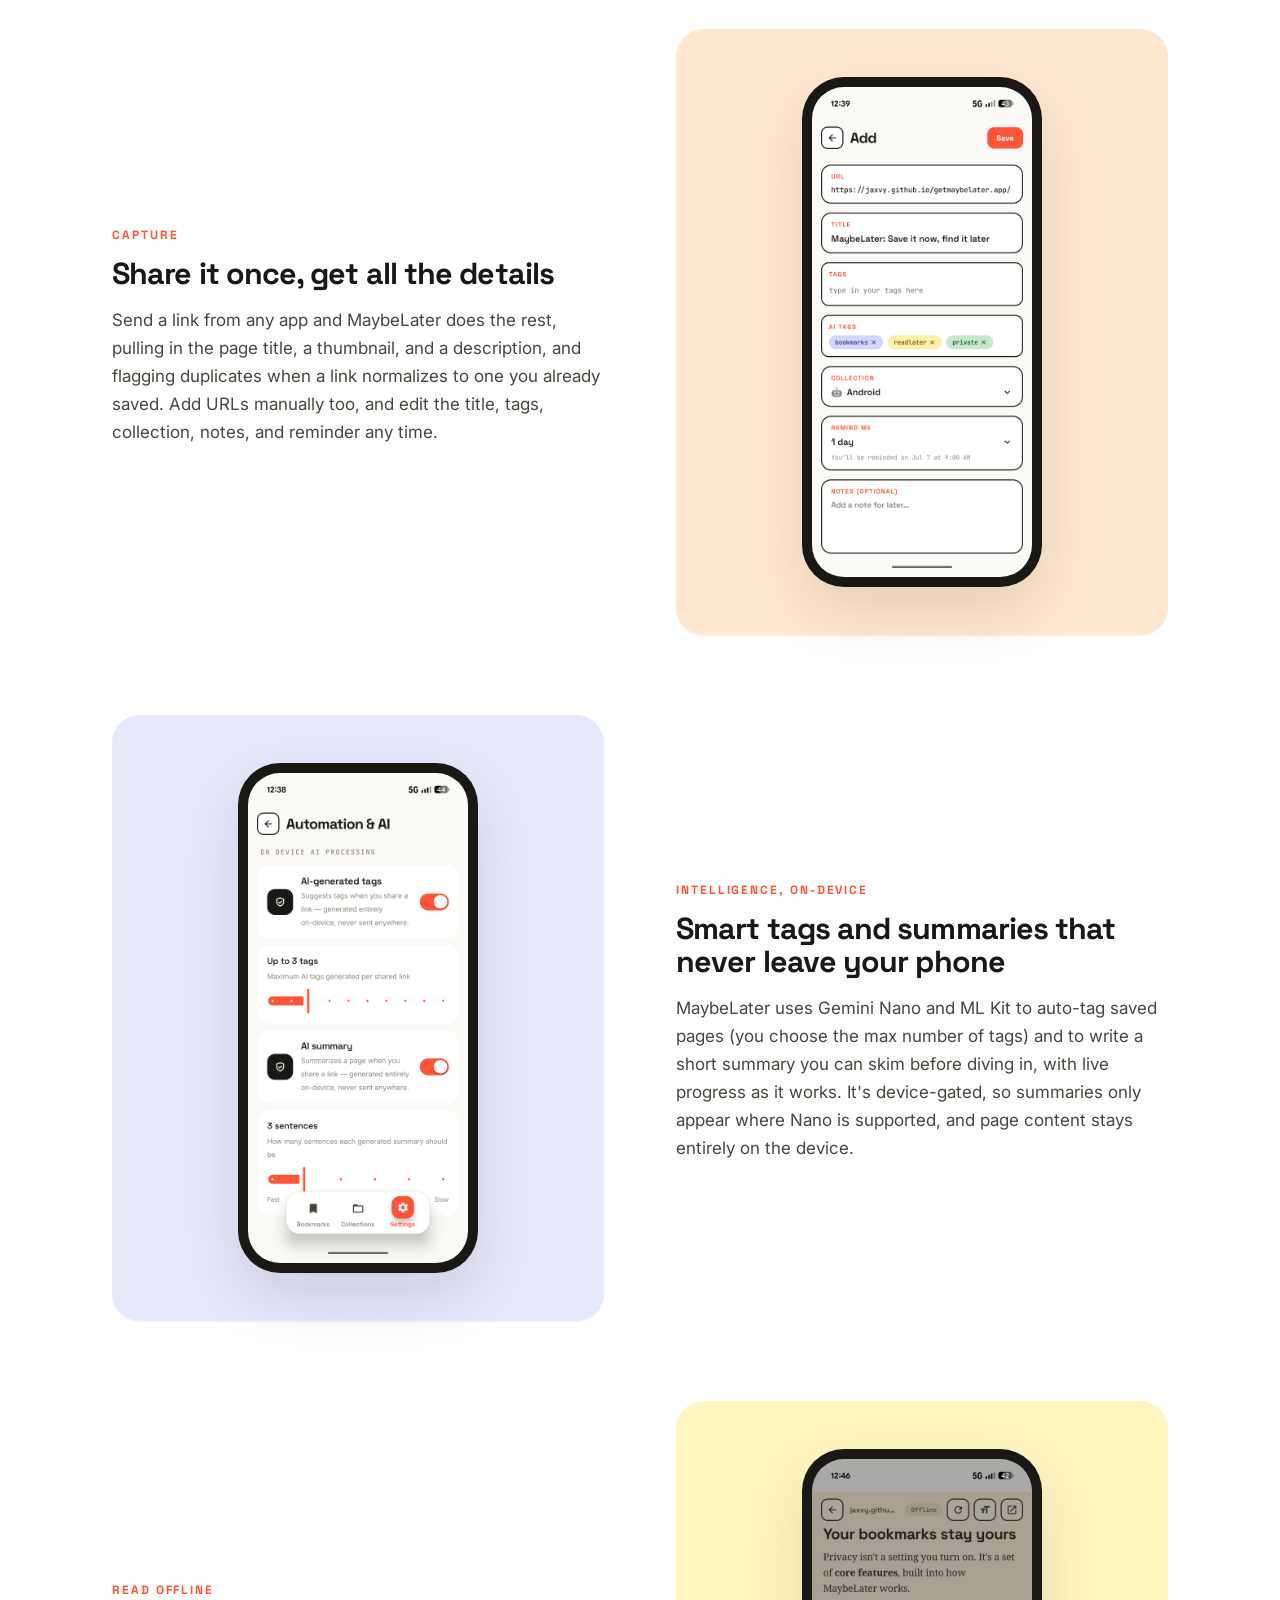
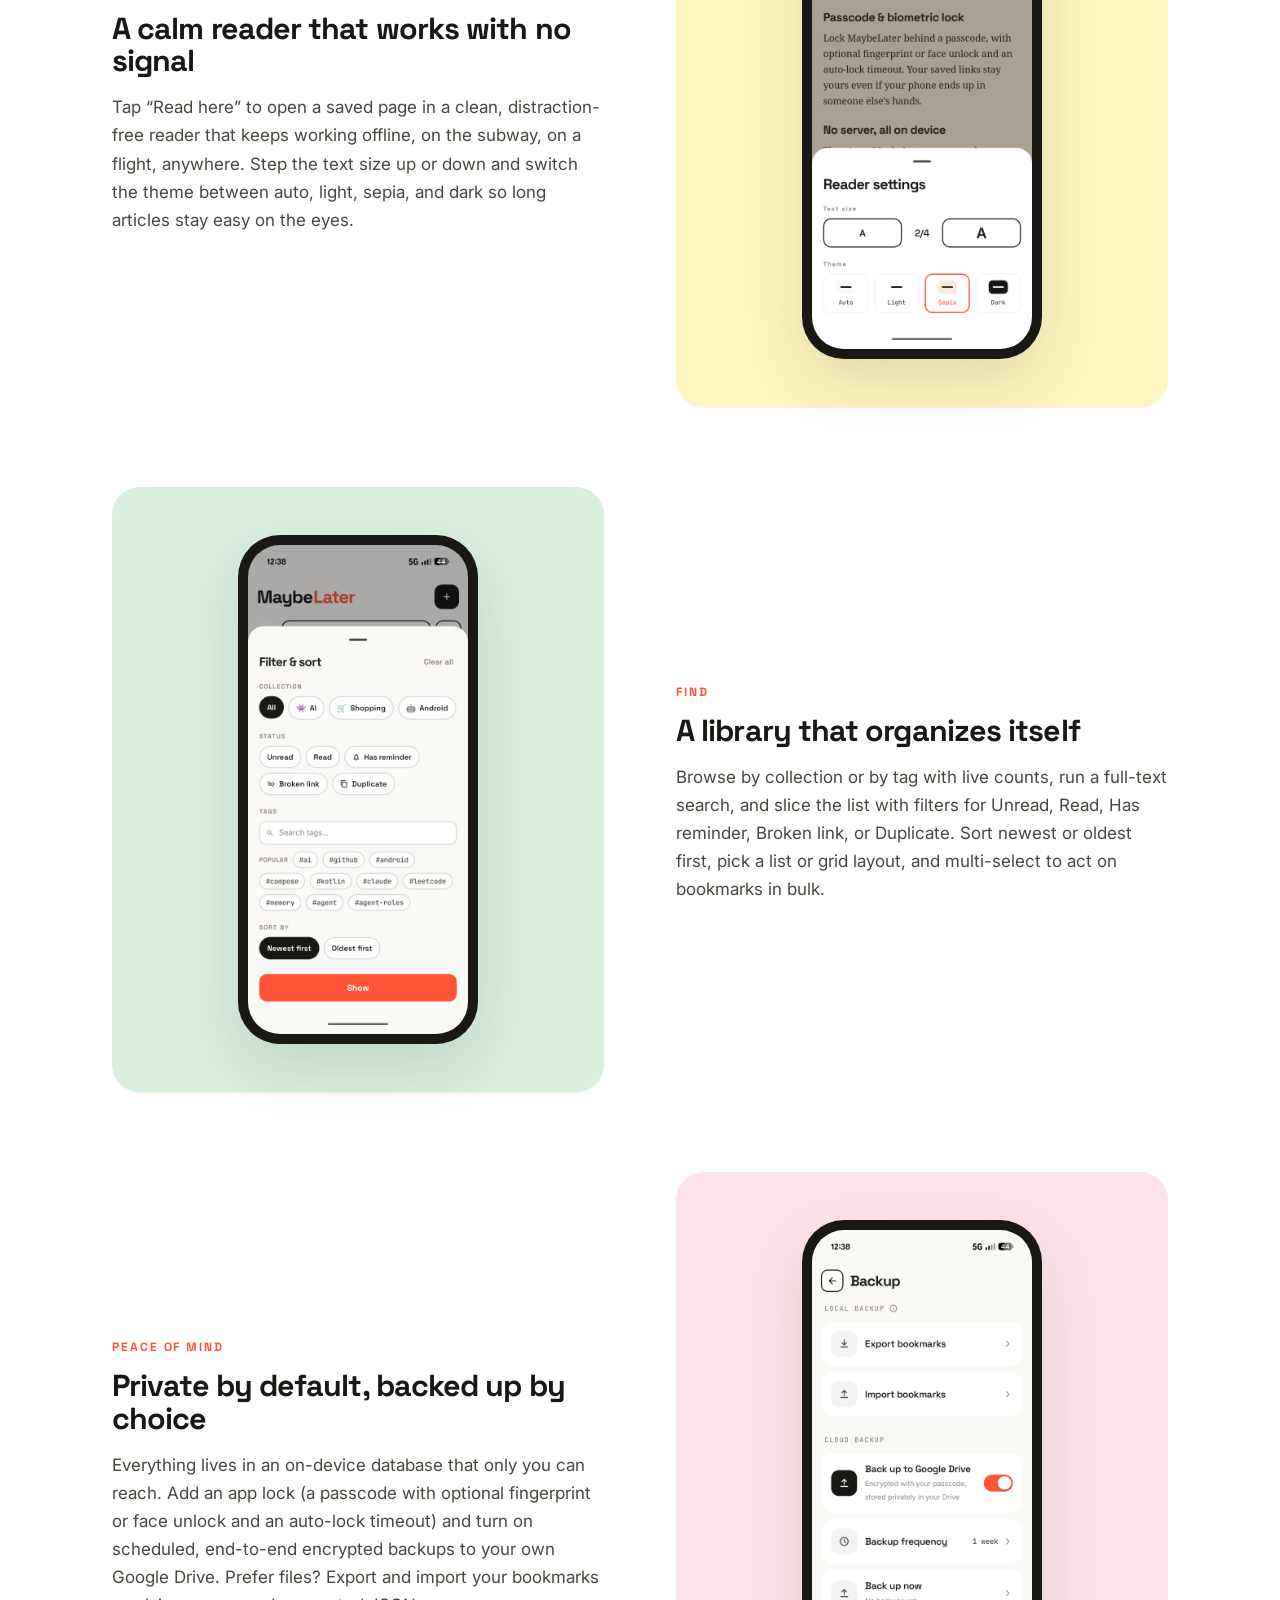
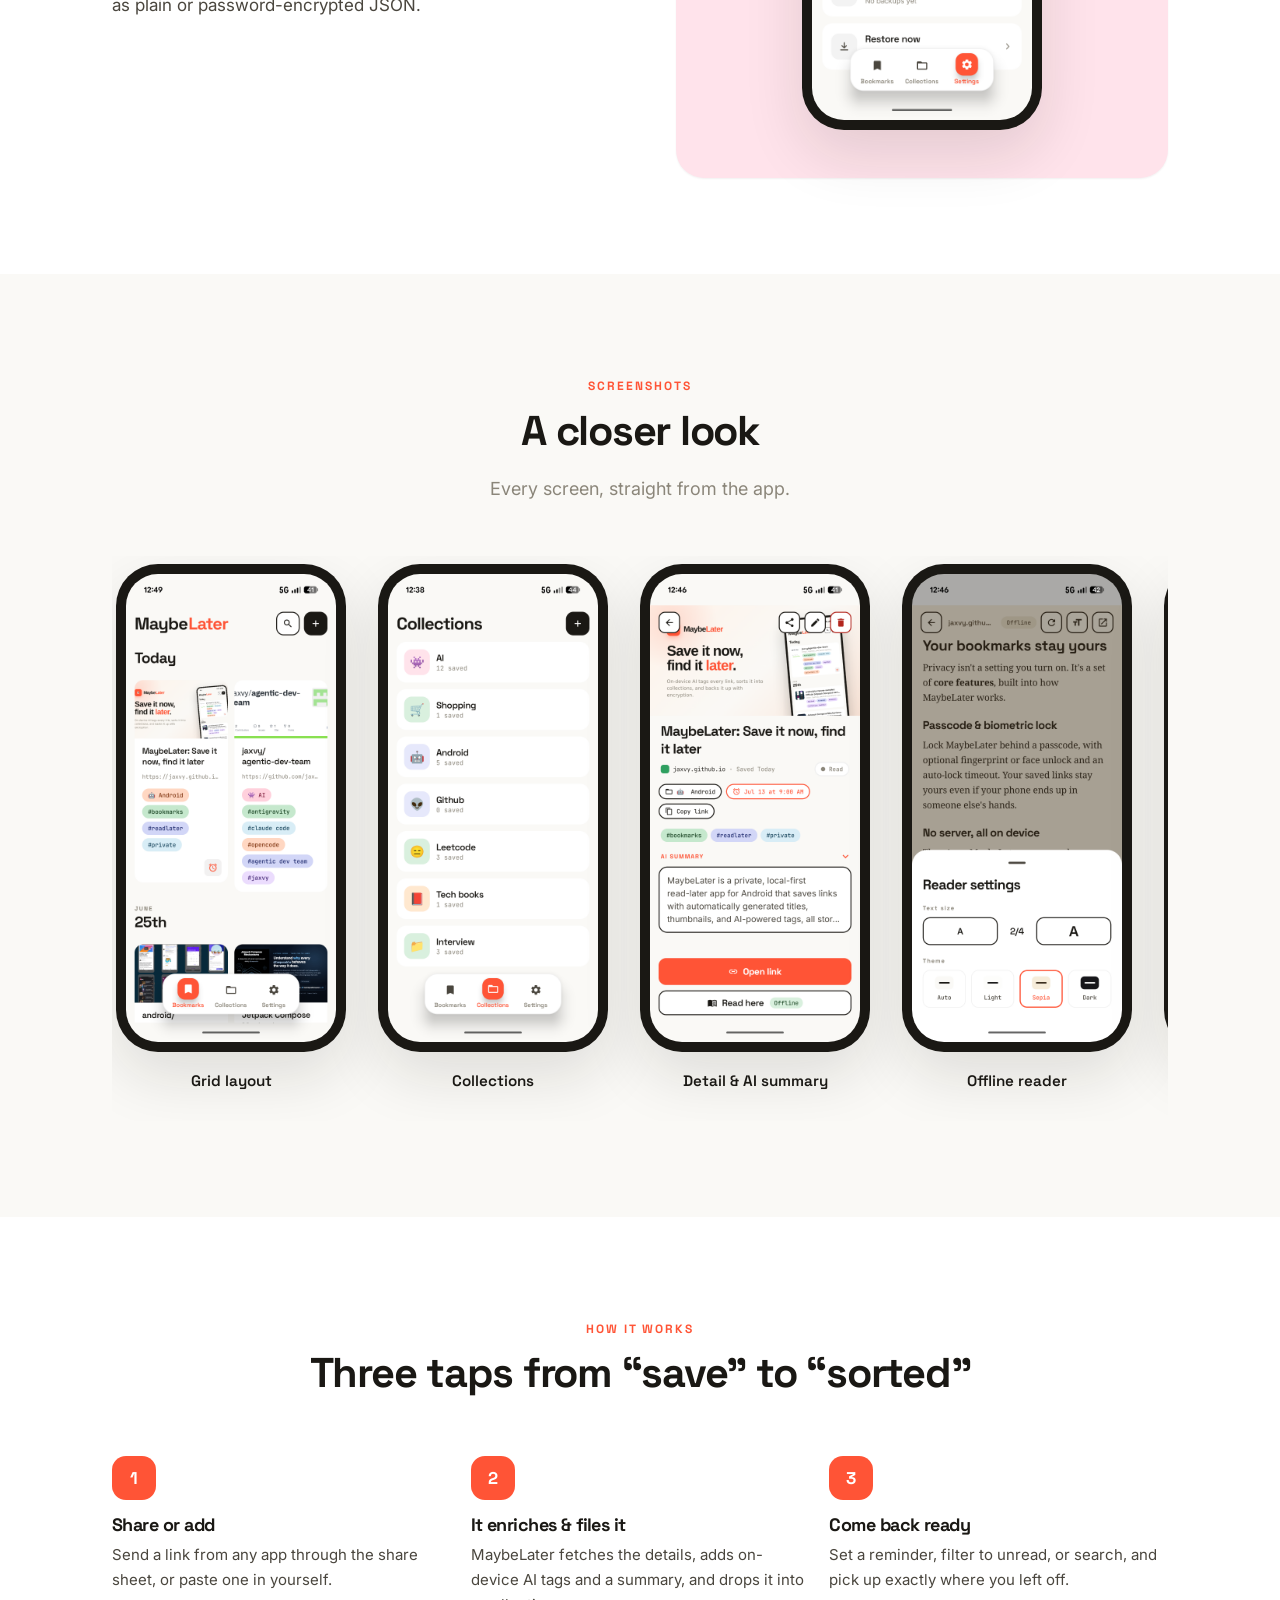
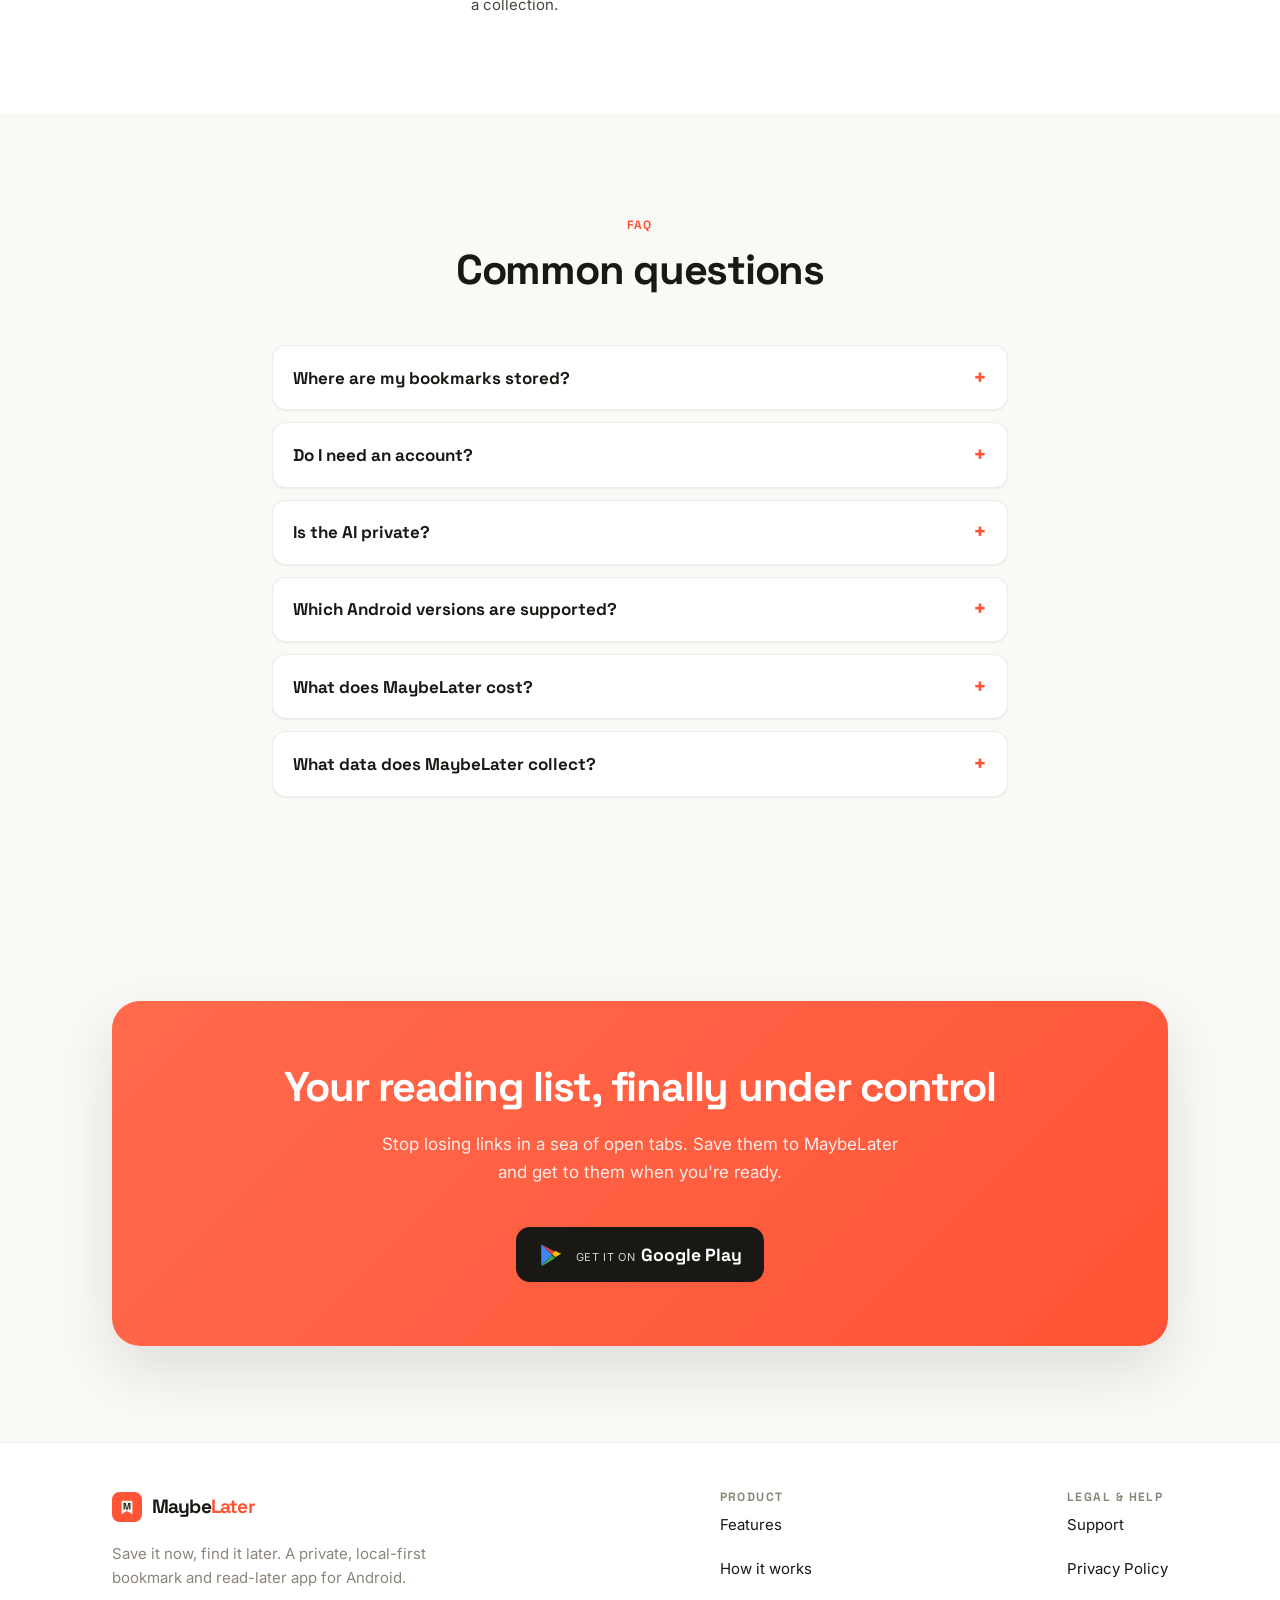
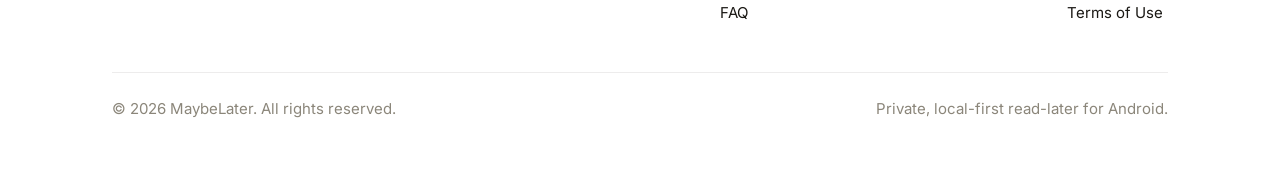
==== commit 7ef2d453: "Drop flags from the language picker, label by name only Flags represent countries, not languages (En" ====
--- a/index.html
+++ b/index.html
@@ -43,15 +43,15 @@
         </ul>
         <div class="lang">
           <select class="lang__select" data-lang-select aria-label="Select language" data-i18n-aria="ui.lang">
-            <option value="en">🇬🇧 English</option>
-            <option value="es">🇪🇸 Español</option>
-            <option value="fr">🇫🇷 Français</option>
-            <option value="de">🇩🇪 Deutsch</option>
-            <option value="it">🇮🇹 Italiano</option>
-            <option value="tr">🇹🇷 Türkçe</option>
-            <option value="ru">🇷🇺 Русский</option>
-            <option value="zh">🇨🇳 中文</option>
-            <option value="ja">🇯🇵 日本語</option>
+            <option value="en">English</option>
+            <option value="es">Español</option>
+            <option value="fr">Français</option>
+            <option value="de">Deutsch</option>
+            <option value="it">Italiano</option>
+            <option value="tr">Türkçe</option>
+            <option value="ru">Русский</option>
+            <option value="zh">中文</option>
+            <option value="ja">日本語</option>
           </select>
           <svg class="lang__chev" viewBox="0 0 24 24" fill="none" stroke="currentColor" stroke-width="2" stroke-linecap="round" stroke-linejoin="round" aria-hidden="true"><path d="M6 9l6 6 6-6"/></svg>
         </div>
